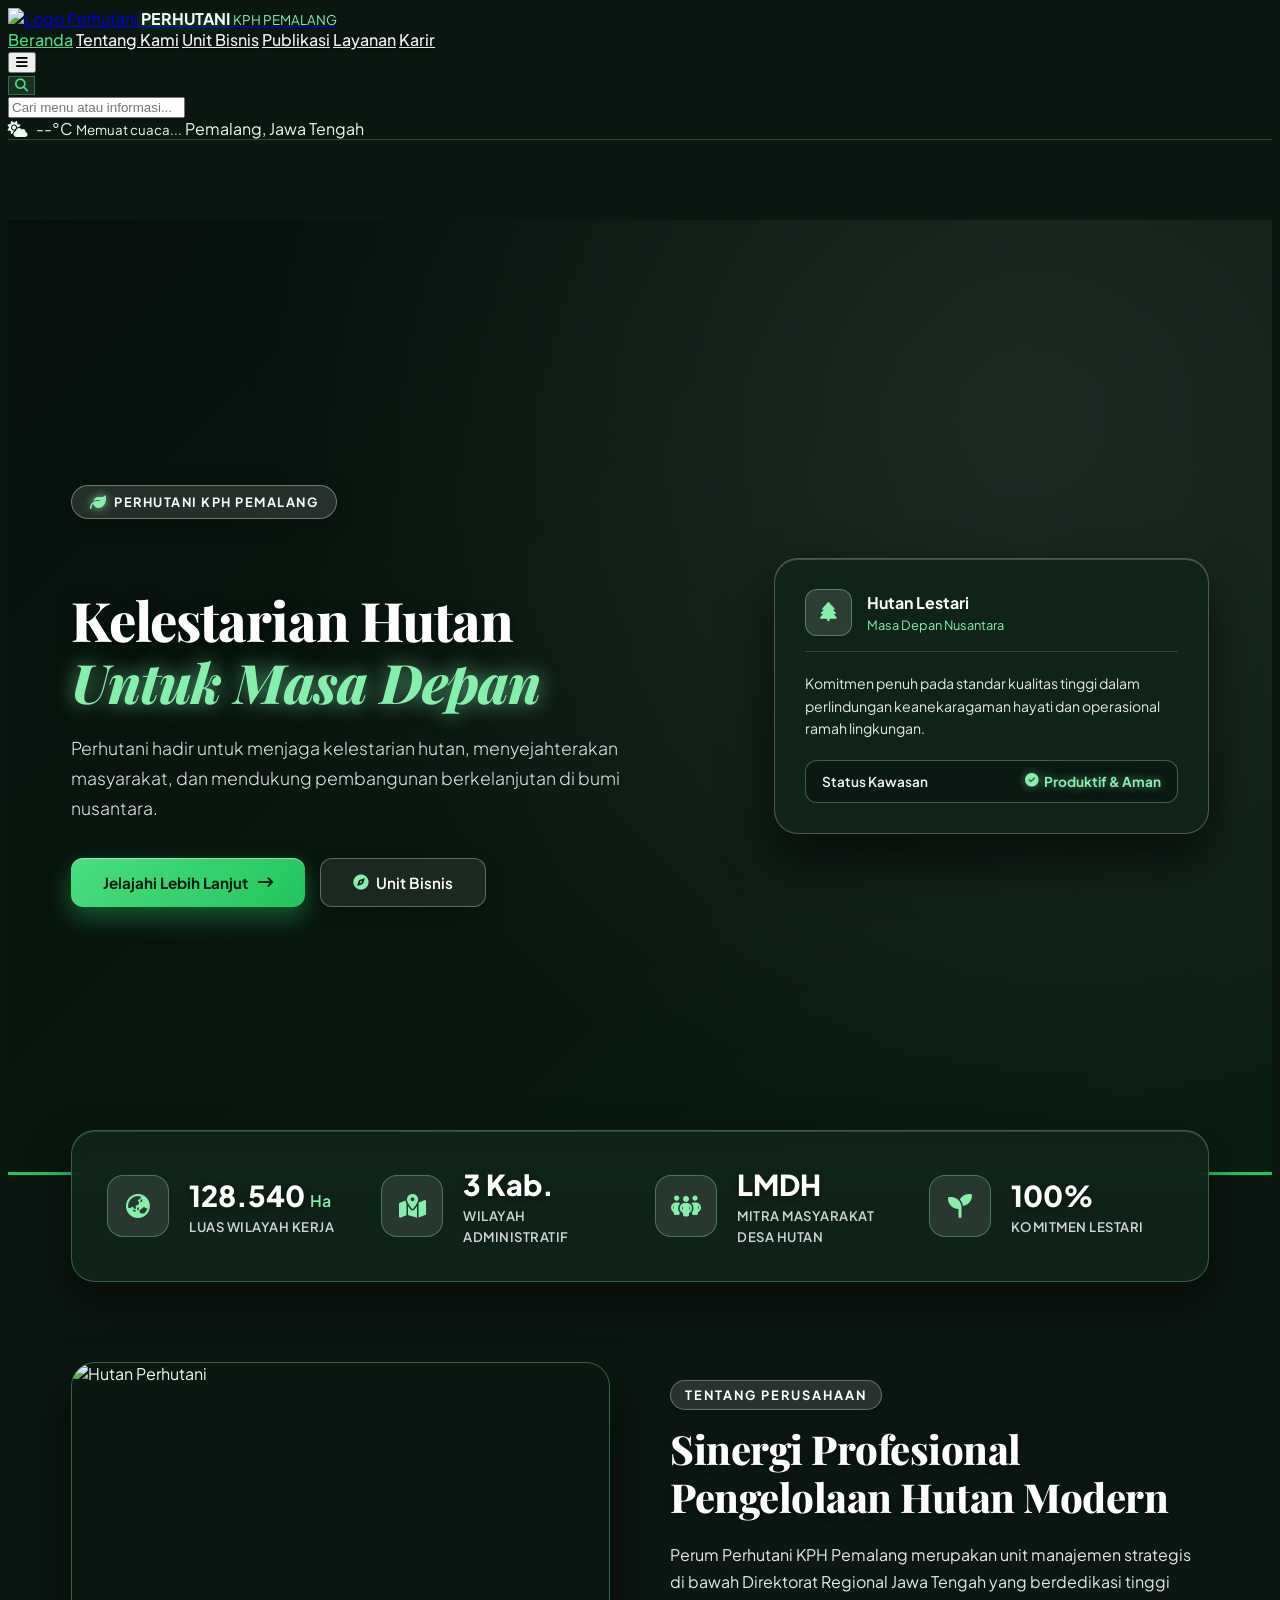
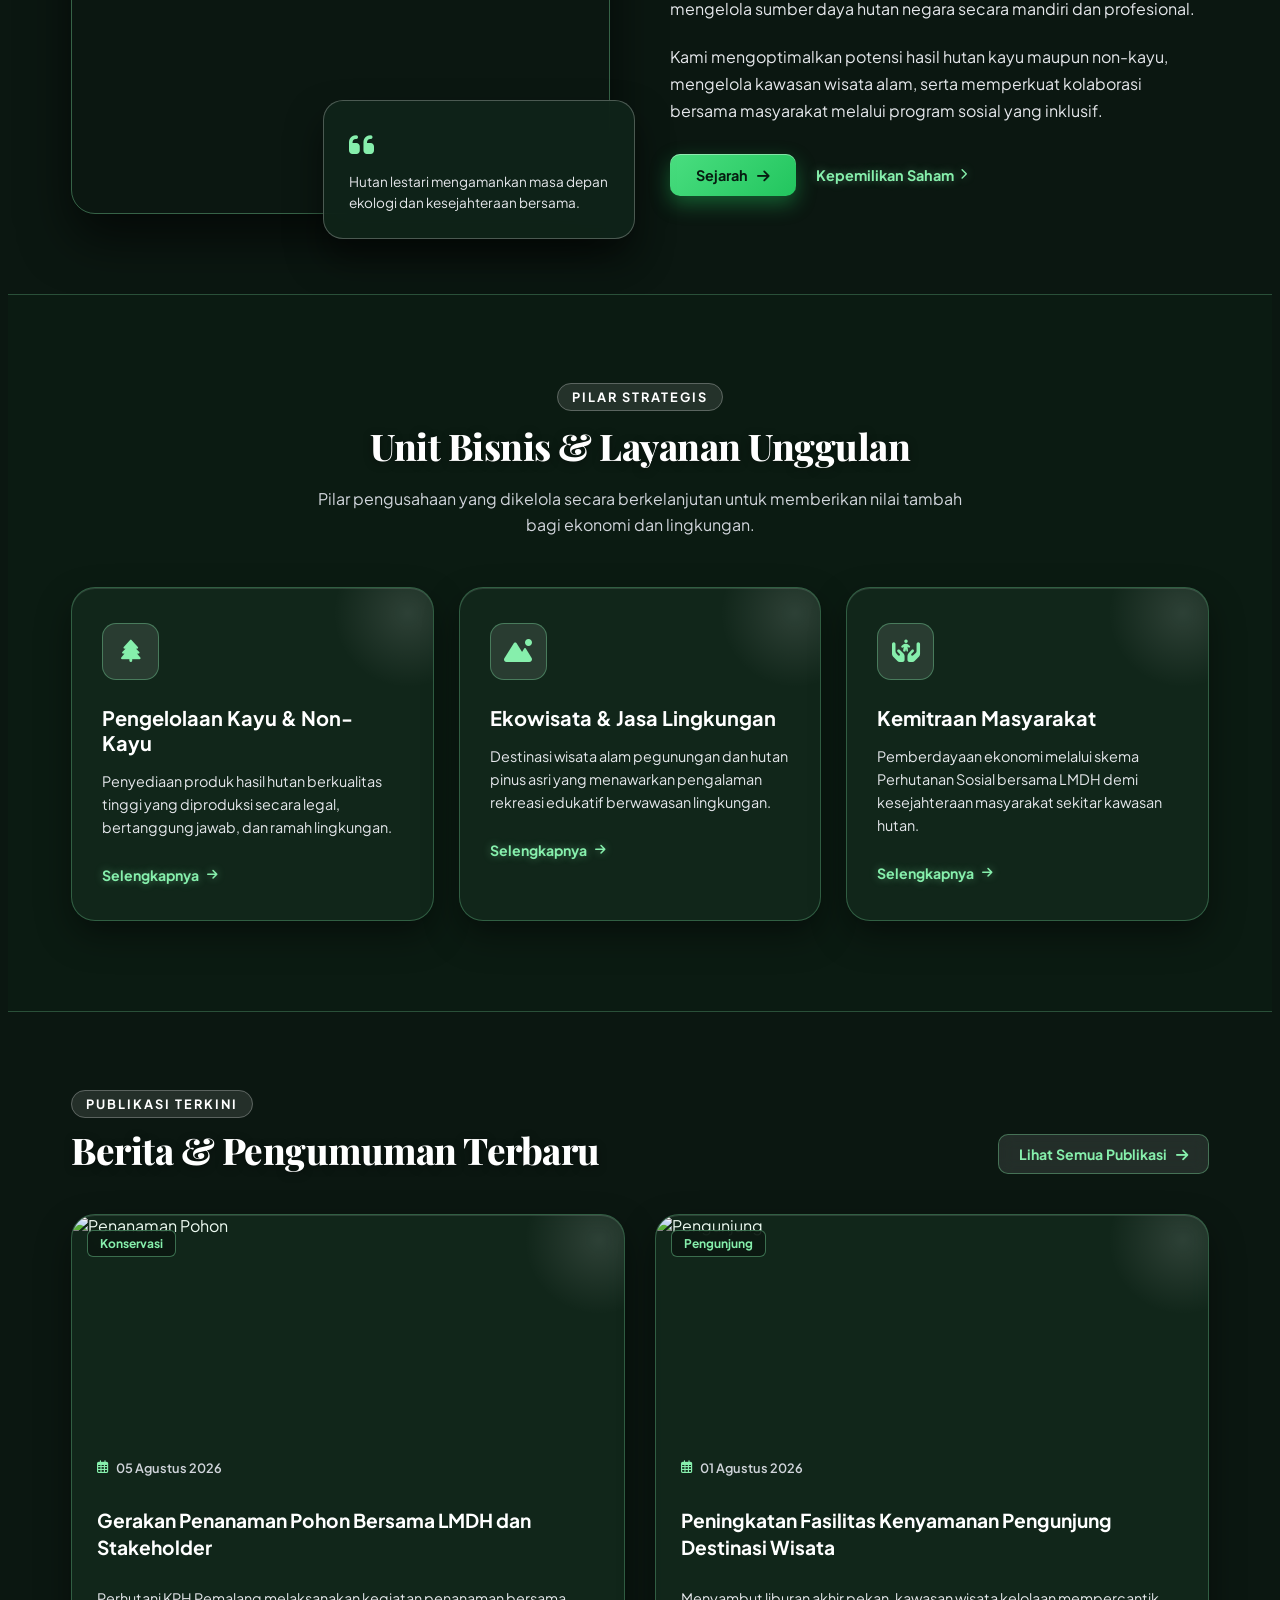
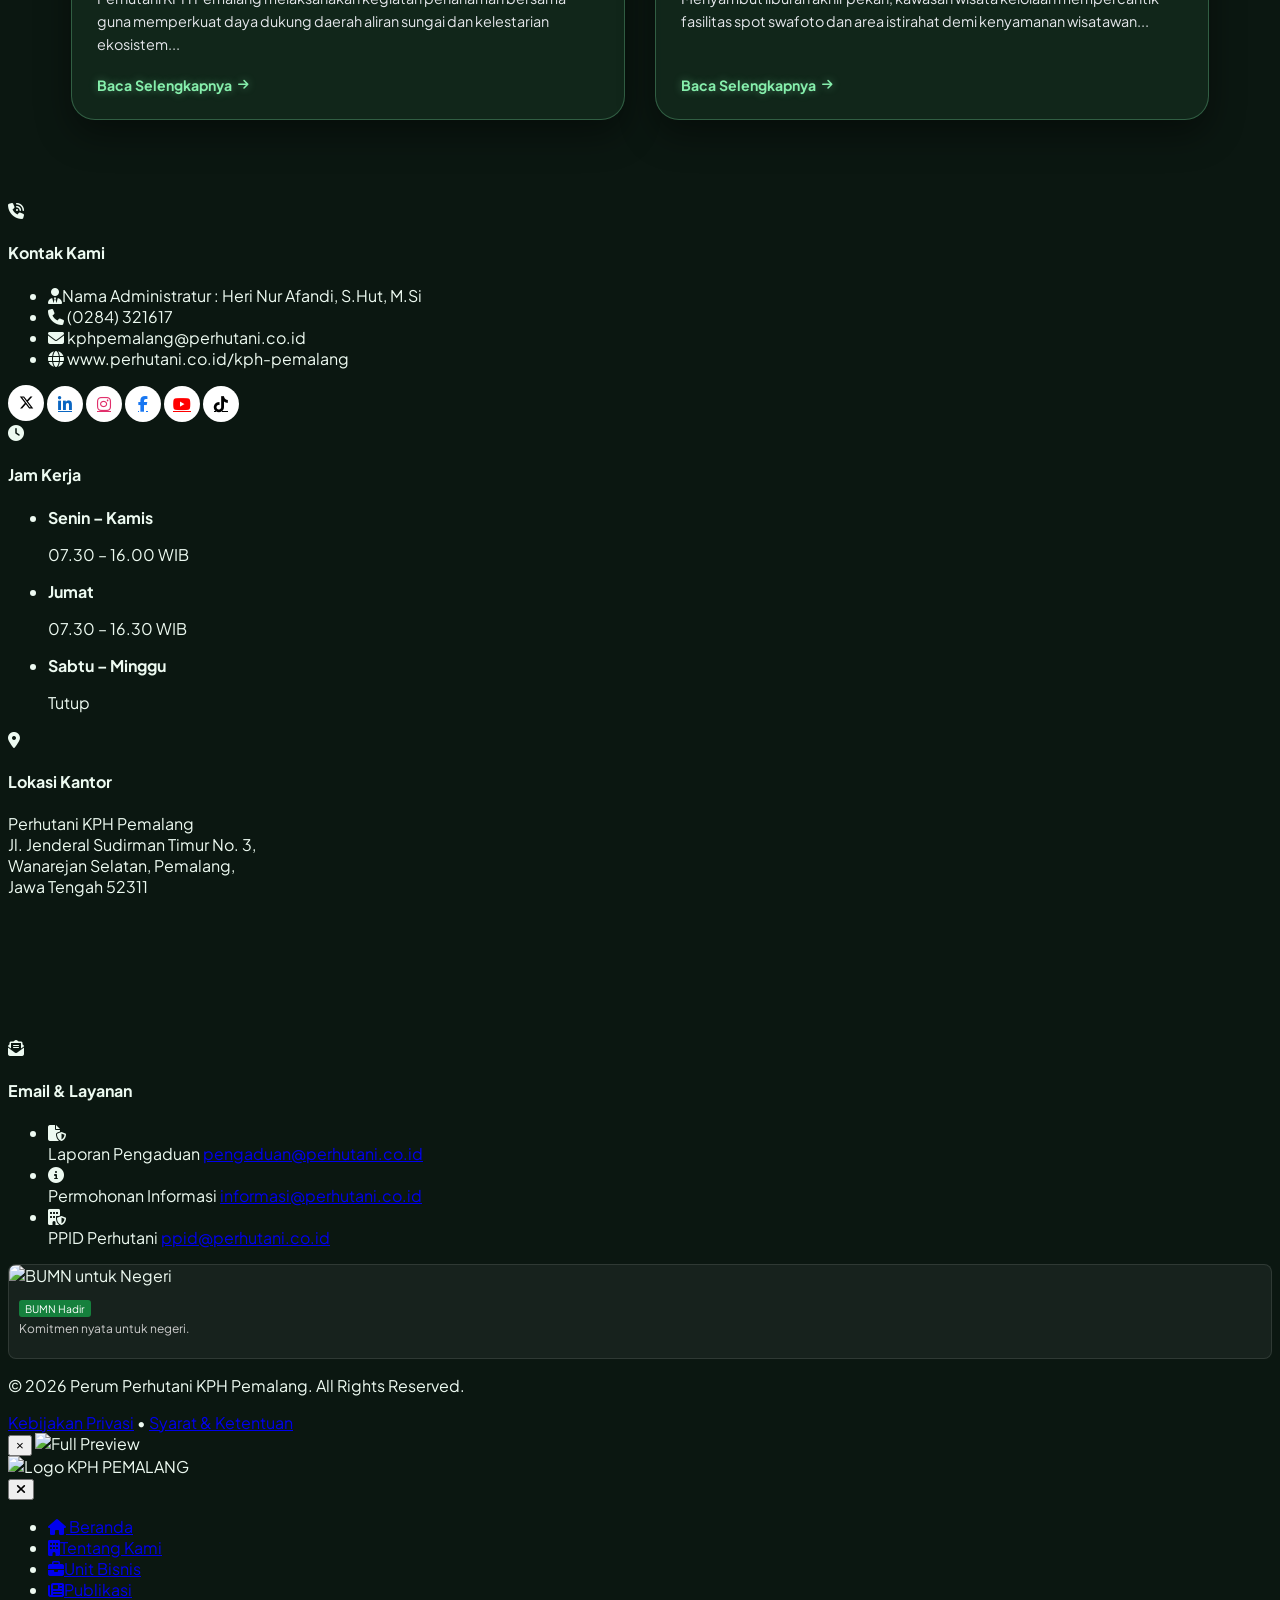
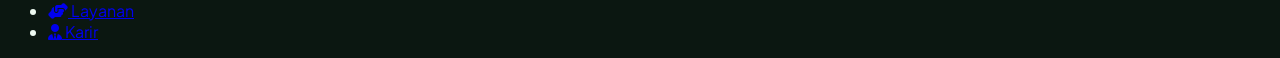
==== index.html @ c9a7b7fe "Add files via upload" ====
<!DOCTYPE html>
<html lang="id">
<head>
    <meta charset="UTF-8">
    <meta name="viewport" content="width=device-width, initial-scale=1.0">
    <title>Perhutani KPH Pemalang - Beranda</title>
    <link href="https://fonts.googleapis.com/css2?family=Plus+Jakarta+Sans:wght@300;400;500;600;700;800&family=Playfair+Display:ital,wght@0,600;0,700;1,600&display=swap" rel="stylesheet">
    <link rel="stylesheet" href="https://cdnjs.cloudflare.com/ajax/libs/font-awesome/6.4.0/css/all.min.css">
    <link rel="stylesheet" href="css/style.css">
    <link rel="stylesheet" href="css/style2.css">
<style>
    /* Styling Dasar Nuansa Hutan Super Estetik & Sentuhan Soft White */
    body {
        background: #0b1711 !important;
        color: #edfaf1 !important;
        font-family: 'Plus Jakarta Sans', sans-serif !important;
        overflow-x: hidden;
    }

    /* Header Premium dengan Efek Glassmorphism & Garis Cahaya Daun */
    .premium-header {
        background: rgba(11, 23, 17, 0.88) !important;
        backdrop-filter: blur(18px);
        border-bottom: 1px solid rgba(134, 239, 172, 0.25);
    }
    .premium-link {
        color: #f3f4f6 !important;
        font-weight: 500;
        text-shadow: 0 2px 4px rgba(0,0,0,0.3);
    }
    .premium-link:hover, .premium-link.active {
        color: #4ade80 !important;
    }
    .brand-copy strong {
        color: #ffffff !important;
        text-shadow: 0 2px 8px rgba(34, 197, 94, 0.4);
    }
    .brand-copy small {
        color: #86efac !important;
    }
    .header-action {
        color: #4ade80 !important;
        background: rgba(134, 239, 172, 0.12) !important;
        border: 1px solid rgba(134, 239, 172, 0.3) !important;
    }

    /* Hero Section Hutan Keren Maksimal dengan Foggy Light & Aksen Daun */
    .hero-section-custom {
        position: relative;
        min-height: 88vh;
        display: flex;
        align-items: center;
        background: linear-gradient(135deg, rgba(6, 17, 11, 0.94) 0%, rgba(10, 31, 19, 0.82) 100%), url('https://images.unsplash.com/photo-1448375240586-882707db888b?auto=format&fit=crop&w=1920&q=80') center/cover no-repeat;
        padding: 80px 5%;
        overflow: hidden;
        border-bottom: 3px solid #22c55e;
    }

    /* Efek Kabut Putih Hutan & Siluet Daun Estetik */
    .hero-section-custom::before {
        content: "";
        position: absolute;
        top: 0;
        left: 0;
        width: 100%;
        height: 100%;
        background: radial-gradient(circle at 80% 20%, rgba(255, 255, 255, 0.08) 0%, transparent 60%);
        pointer-events: none;
    }

    .hero-section-custom::after {
        content: "";
        position: absolute;
        bottom: 0;
        right: 0;
        width: 380px;
        height: 380px;
        background: url('https://images.unsplash.com/photo-1518531933037-91b2f5f229cc?auto=format&fit=crop&w=600&q=80') no-repeat center/cover;
        opacity: 0.18;
        border-radius: 50% 0 0 0;
        filter: drop-shadow(0 0 15px rgba(134, 239, 172, 0.5));
        pointer-events: none;
    }

    /* Kartu Statistik Mewah dengan Garis Tepi Bercahaya Soft White */
    .stat-card-custom {
        background: rgba(16, 36, 25, 0.9) !important;
        backdrop-filter: blur(12px);
        border-radius: 24px;
        padding: 35px;
        box-shadow: 0 20px 40px rgba(0,0,0,0.5), inset 0 1px 0 rgba(255, 255, 255, 0.15);
        border: 1px solid rgba(134, 239, 172, 0.3);
    }

    /* Kotak Seksi Konten Nuansa Hutan Elegan & Sentuhan Putih Estetik */
    .forest-box {
        background: rgba(18, 40, 28, 0.9);
        backdrop-filter: blur(10px);
        border: 1px solid rgba(134, 239, 172, 0.28);
        border-radius: 24px;
        padding: 40px;
        box-shadow: 0 15px 35px rgba(0,0,0,0.4), inset 0 1px 0 rgba(255, 255, 255, 0.12);
        position: relative;
        overflow: hidden;
    }

    .forest-box::before {
        content: "";
        position: absolute;
        top: -50px;
        right: -50px;
        width: 150px;
        height: 150px;
        background: radial-gradient(circle, rgba(255, 255, 255, 0.12) 0%, transparent 70%);
        border-radius: 50%;
    }
    .weather-widget {
        display: flex !important;
        align-items: center !important;
        gap: 8px !important;
    }

    @media screen and (max-width: 950px) {
        .weather-widget {
            display: flex !important;
            visibility: visible !important;
            opacity: 1 !important;
            padding: 3px 8px !important;
            gap: 4px !important;
            background: rgba(15, 35, 25, 0.85) !important;
            border: 1px solid rgba(74, 222, 128, 0.4) !important;
            border-radius: 12px !important;
        }

        .weather-widget span:not(.temp):not(.weather-icon),
        .weather-widget div:not(.temp):not(.weather-icon),
        .weather-widget p,
        .weather-widget small {
            display: none !important;
        }

        .weather-widget .weather-icon,
        .weather-widget .temp {
            display: inline-block !important;
            visibility: visible !important;
            font-size: 0.85rem !important;
        }
    }

    /* TAMBAHAN KODE RESPONSIF KHUSUS LAYAR HP (360px / max-width: 768px) */
    @media screen and (max-width: 768px) {
        /* Mengatur ulang grid section profil agar pas di layar kecil */
        #profil > div {
            grid-template-columns: 1fr !important;
            gap: 30px !important;
        }

        /* Menyesuaikan tinggi foto pohon.jpg agar pas dan tidak terlalu panjang di HP 360px */
        #profil img[alt="Hutan Perhutani"] {
            height: 250px !important;
        }

        /* Mengatur posisi card quote agar tetap estetis di bawah gambar */
        .profil-quote-card {
            position: relative !important;
            bottom: auto !important;
            right: auto !important;
            max-width: 100% !important;
            margin-top: 15px !important;
        }
    }
</style>
</head>
<body>
  <header class="premium-header">
    <div class="header-inner">
        <a href="index.html" class="brand-premium">
            <span class="brand-logo-ring">
                <img src="assets/perhutanii.jpg" alt="Logo Perhutani">
            </span>
            <span class="brand-copy">
                <strong>PERHUTANI</strong>
                <small>KPH PEMALANG</small>
            </span>
        </a>

        <nav class="premium-nav" aria-label="Navigasi utama">
            <a href="index.html" class="premium-link active">Beranda</a>
            <a href="tentangkami.html" class="premium-link">Tentang Kami</a>
            <a href="unitbisnis.html" class="premium-link">Unit Bisnis</a>
            <a href="publikasi.html" class="premium-link">Publikasi</a>
            <a href="layanan.html" class="premium-link">Layanan</a>
            <a href="karir.html" class="premium-link">Karir</a>
        </nav>

        <div class="header-actions">
            <!-- Tombol Burger (Tampil di Layar HP) -->
            <button type="button" id="mobileMenuToggle" class="mobile-menu-toggle" aria-label="Buka Menu">
                <i class="fa-solid fa-bars"></i>
            </button>

            <!-- Search -->
            <div class="search-wrapper premium-search">
                <button id="searchBtn" class="header-action" title="Cari">
                    <i class="fa-solid fa-magnifying-glass"></i>
                </button>
                <div class="search-box" id="searchBox">
                    <input type="text" id="searchInput" placeholder="Cari menu atau informasi...">
                    <div class="search-result" id="searchResult"></div>
                </div>
            </div>

            <!-- Weather Widget -->
            <div class="weather-widget" id="weatherWidget">
                <div class="weather-icon">
                    <i id="weatherIcon" class="fa-solid fa-cloud-sun"></i>
                </div>
                <div class="weather-info">
                    <span class="temp">
                        <span id="temperature">--°C</span>
                        <small id="weatherDescription" data-i18n="weather_loading">Memuat cuaca...</small>
                    </span>
                    <span class="location" data-i18n="weather_loc">Pemalang, Jawa Tengah</span>
                </div>
            </div>
        </div>
    </div>
</header>
    <main class="main-content-full" style="padding-top: 80px;">

        <!-- Hero Section Hutan Megah & Estetik dengan Aksen Soft White -->
        <section class="hero-section-custom">
            <div style="max-width: 1200px; width: 100%; margin: 0 auto; display: grid; grid-template-columns: 1.2fr 0.8fr; gap: 50px; align-items: center; position: relative; z-index: 2;">
                <div>
                    <div style="display: inline-flex; align-items: center; gap: 8px; background: rgba(255, 255, 255, 0.12); backdrop-filter: blur(12px); padding: 8px 18px; border-radius: 30px; border: 1px solid rgba(255, 255, 255, 0.35); margin-bottom: 25px; box-shadow: 0 4px 20px rgba(0,0,0,0.3);">
                        <i class="fa-solid fa-leaf" style="color: #86efac; filter: drop-shadow(0 0 5px rgba(134,239,172,0.8));"></i>
                        <span style="color: #f9fafb; font-size: 0.8rem; font-weight: 700; letter-spacing: 1.5px; text-transform: uppercase;" data-i18n="hero_badge">Perhutani KPH Pemalang</span>
                    </div>
                    <h1 style="font-size: 3.4rem; font-weight: 800; color: #ffffff; line-height: 1.15; margin-bottom: 20px; letter-spacing: -1px; font-family: 'Playfair Display', serif; text-shadow: 0 3px 15px rgba(0,0,0,0.5);" data-i18n="hero_title">
                        Kelestarian Hutan <br><span style="color: #86efac; font-style: italic; text-shadow: 0 0 20px rgba(134,239,172,0.6);">Untuk Masa Depan</span>
                    </h1>
                    <p style="font-size: 1.1rem; color: #e5e7eb; line-height: 1.7; margin-bottom: 35px; max-width: 580px; font-weight: 300;" data-i18n="hero_desc">
                        Perhutani hadir untuk menjaga kelestarian hutan, menyejahterakan masyarakat, dan mendukung pembangunan berkelanjutan di bumi nusantara.
                    </p>
                    <div style="display: flex; gap: 15px; flex-wrap: wrap;">
                        <a href="tentangkami.html" style="background: linear-gradient(135deg, #4ade80 0%, #22c55e 100%); color: #061c10; padding: 14px 32px; border-radius: 12px; text-decoration: none; font-weight: 700; font-size: 0.95rem; box-shadow: 0 10px 25px rgba(34, 197, 94, 0.4), inset 0 1px 0 rgba(255,255,255,0.4); transition: all 0.3s ease; display: inline-flex; align-items: center; gap: 10px;">
                            <span data-i18n="btn_explore">Jelajahi Lebih Lanjut</span> <i class="fa-solid fa-arrow-right-long"></i>
                        </a>
                        <a href="unitbisnis.html" style="background: rgba(255, 255, 255, 0.08); backdrop-filter: blur(12px); color: #ffffff; border: 1px solid rgba(255, 255, 255, 0.3); padding: 14px 32px; border-radius: 12px; text-decoration: none; font-weight: 600; font-size: 0.95rem; transition: all 0.3s ease; display: inline-flex; align-items: center; gap: 8px; box-shadow: 0 8px 20px rgba(0,0,0,0.2);">
                            <i class="fa-solid fa-compass" style="color: #86efac;"></i> <span data-i18n="btn_eco">Unit Bisnis</span>
                        </a>
                    </div>
                </div>

                <div class="hero-float-card-wrap">
                    <div style="background: rgba(16, 36, 25, 0.9); backdrop-filter: blur(16px); border: 1px solid rgba(255, 255, 255, 0.25); border-radius: 24px; padding: 30px; box-shadow: 0 25px 50px rgba(0,0,0,0.6), inset 0 1px 0 rgba(255,255,255,0.2);">
                        <div style="display: flex; align-items: center; gap: 15px; margin-bottom: 20px; border-bottom: 1px solid rgba(255, 255, 255, 0.15); padding-bottom: 15px;">
                            <div style="width: 45px; height: 45px; background: rgba(255, 255, 255, 0.12); border-radius: 12px; display: flex; align-items: center; justify-content: center; color: #86efac; font-size: 1.2rem; border: 1px solid rgba(134, 239, 172, 0.4);">
                                <i class="fa-solid fa-tree"></i>
                            </div>
                            <div>
                                <h4 style="color: #ffffff; font-size: 1rem; font-weight: 700; margin: 0;" data-i18n="cert_title">Hutan Lestari</h4>
                                <span style="color: #86efac; font-size: 0.8rem;" data-i18n="cert_sub">Masa Depan Nusantara</span>
                            </div>
                        </div>
                        <p style="color: #e5e7eb; font-size: 0.88rem; line-height: 1.6; margin-bottom: 20px;" data-i18n="cert_desc">
                            Komitmen penuh pada standar kualitas tinggi dalam perlindungan keanekaragaman hayati dan operasional ramah lingkungan.
                        </p>
                        <div style="display: flex; justify-content: space-between; align-items: center; background: rgba(10, 25, 17, 0.9); padding: 12px 16px; border-radius: 12px; border: 1px solid rgba(134, 239, 172, 0.35);">
                            <span style="color: #f3f4f6; font-size: 0.85rem; font-weight: 600;" data-i18n="status_kawasan">Status Kawasan</span>
                            <span style="color: #86efac; font-size: 0.85rem; font-weight: 700; display: flex; align-items: center; gap: 5px; text-shadow: 0 0 10px rgba(134,239,172,0.5);">
                                <i class="fa-solid fa-circle-check"></i> <span data-i18n="status_aman">Produktif & Aman</span>
                            </span>
                        </div>
                    </div>
                </div>
            </div>
        </section>

        <!-- Statistik Section -->
        <section style="max-width: 1200px; margin: -45px auto 60px; padding: 0 5%; position: relative; z-index: 10;">
            <div class="stat-card-custom" style="display: grid; grid-template-columns: repeat(auto-fit, minmax(220px, 1fr)); gap: 30px;">
                <div style="display: flex; align-items: center; gap: 20px;">
                    <div style="width: 60px; height: 60px; background: rgba(255, 255, 255, 0.1); color: #86efac; border-radius: 16px; display: flex; align-items: center; justify-content: center; font-size: 1.5rem; flex-shrink: 0; border: 1px solid rgba(134, 239, 172, 0.35);">
                        <i class="fa-solid fa-earth-asia"></i>
                    </div>
                    <div>
                        <h3 style="font-size: 1.8rem; font-weight: 800; color: #ffffff; margin: 0 0 2px; text-shadow: 0 2px 8px rgba(0,0,0,0.4);">128.540 <small style="font-size: 1rem; font-weight: 600; color: #86efac;">Ha</small></h3>
                        <span style="font-size: 0.82rem; color: #d1d5db; font-weight: 600; text-transform: uppercase; letter-spacing: 0.5px;" data-i18n="stat_luas_label">Luas Wilayah Kerja</span>
                    </div>
                </div>

                <div style="display: flex; align-items: center; gap: 20px;">
                    <div style="width: 60px; height: 60px; background: rgba(255, 255, 255, 0.1); color: #86efac; border-radius: 16px; display: flex; align-items: center; justify-content: center; font-size: 1.5rem; flex-shrink: 0; border: 1px solid rgba(134, 239, 172, 0.35);">
                        <i class="fa-solid fa-map-location-dot"></i>
                    </div>
                    <div>
                        <h3 style="font-size: 1.8rem; font-weight: 800; color: #ffffff; margin: 0 0 2px; text-shadow: 0 2px 8px rgba(0,0,0,0.4);">3 Kab.</h3>
                        <span style="font-size: 0.82rem; color: #d1d5db; font-weight: 600; text-transform: uppercase; letter-spacing: 0.5px;" data-i18n="stat_adm_label">Wilayah Administratif</span>
                    </div>
                </div>

                <div style="display: flex; align-items: center; gap: 20px;">
                    <div style="width: 60px; height: 60px; background: rgba(255, 255, 255, 0.1); color: #86efac; border-radius: 16px; display: flex; align-items: center; justify-content: center; font-size: 1.5rem; flex-shrink: 0; border: 1px solid rgba(134, 239, 172, 0.35);">
                        <i class="fa-solid fa-people-group"></i>
                    </div>
                    <div>
                        <h3 style="font-size: 1.8rem; font-weight: 800; color: #ffffff; margin: 0 0 2px; text-shadow: 0 2px 8px rgba(0,0,0,0.4);">LMDH</h3>
                        <span style="font-size: 0.82rem; color: #d1d5db; font-weight: 600; text-transform: uppercase; letter-spacing: 0.5px;" data-i18n="stat_lmdh_label">Mitra Masyarakat Desa Hutan</span>
                    </div>
                </div>

                <div style="display: flex; align-items: center; gap: 20px;">
                    <div style="width: 60px; height: 60px; background: rgba(255, 255, 255, 0.1); color: #86efac; border-radius: 16px; display: flex; align-items: center; justify-content: center; font-size: 1.5rem; flex-shrink: 0; border: 1px solid rgba(134, 239, 172, 0.35);">
                        <i class="fa-solid fa-seedling"></i>
                    </div>
                    <div>
                        <h3 style="font-size: 1.8rem; font-weight: 800; color: #ffffff; margin: 0 0 2px; text-shadow: 0 2px 8px rgba(0,0,0,0.4);">100%</h3>
                        <span style="font-size: 0.82rem; color: #d1d5db; font-weight: 600; text-transform: uppercase; letter-spacing: 0.5px;" data-i18n="stat_lestari_label">Komitmen Lestari</span>
                    </div>
                </div>
            </div>
        </section>

        <!-- Profil Section -->
        <section id="profil" style="max-width: 1200px; margin: 80px auto; padding: 0 5%;">
            <div style="display: grid; grid-template-columns: repeat(auto-fit, minmax(320px, 1fr)); gap: 60px; align-items: center;">
                <div style="position: relative;">
                    <div style="border-radius: 24px; overflow: hidden; box-shadow: 0 25px 50px rgba(0,0,0,0.6); border: 1px solid rgba(134, 239, 172, 0.35);">
                        <img src="assets/pohon.jpg" alt="Hutan Perhutani" style="width: 100%; height: 450px; object-fit: cover; display: block;">
                    </div>
                    <div class="profil-quote-card" style="position: absolute; bottom: -25px; right: -25px; background: rgba(16, 36, 25, 0.92); backdrop-filter: blur(14px); color: #ffffff; padding: 25px; border-radius: 20px; box-shadow: 0 20px 35px rgba(0,0,0,0.5); max-width: 260px; border: 1px solid rgba(255, 255, 255, 0.25);">
                        <div style="color: #86efac; font-size: 1.8rem; margin-bottom: 10px;"><i class="fa-solid fa-quote-left"></i></div>
                        <p style="font-size: 0.85rem; color: #e5e7eb; line-height: 1.5; margin: 0; font-weight: 400;" data-i18n="profil_quote">Hutan lestari mengamankan masa depan ekologi dan kesejahteraan bersama.</p>
                    </div>
                </div>

                <div>
                    <span style="color: #ffffff; font-weight: 700; font-size: 0.8rem; text-transform: uppercase; letter-spacing: 2px; background: rgba(255, 255, 255, 0.12); border: 1px solid rgba(255, 255, 255, 0.3); padding: 6px 14px; border-radius: 20px; display: inline-block; margin-bottom: 15px; box-shadow: 0 4px 12px rgba(0,0,0,0.2);" data-i18n="profil_tag">Tentang Perusahaan</span>
                    <h2 style="font-size: 2.5rem; color: #ffffff; margin: 0 0 20px; font-weight: 800; line-height: 1.2; letter-spacing: -0.5px; font-family: 'Playfair Display', serif; text-shadow: 0 2px 10px rgba(0,0,0,0.3);" data-i18n="profil_title">Sinergi Profesional Pengelolaan Hutan Modern</h2>
                    <p style="color: #e5e7eb; font-size: 1rem; line-height: 1.7; margin-bottom: 20px; font-weight: 400;" data-i18n="profil_p1">
                        Perum Perhutani KPH Pemalang merupakan unit manajemen strategis di bawah Direktorat Regional Jawa Tengah yang berdedikasi tinggi mengelola sumber daya hutan negara secara mandiri dan profesional.
                    </p>
                    <p style="color: #e5e7eb; font-size: 1rem; line-height: 1.7; margin-bottom: 30px; font-weight: 400;" data-i18n="profil_p2">
                        Kami mengoptimalkan potensi hasil hutan kayu maupun non-kayu, mengelola kawasan wisata alam, serta memperkuat kolaborasi bersama masyarakat melalui program sosial yang inklusif.
                    </p>
                    <div style="display: flex; gap: 20px; align-items: center; flex-wrap: wrap;">
                        <a href="tentangkami.html#sejarah-section" style="background: linear-gradient(135deg, #4ade80 0%, #22c55e 100%); color: #061c10; padding: 12px 26px; border-radius: 10px; font-weight: 700; font-size: 0.9rem; text-decoration: none; box-shadow: 0 8px 20px rgba(34, 197, 94, 0.4), inset 0 1px 0 rgba(255,255,255,0.4);">
                            <span data-i18n="btn_profil_lengkap">Sejarah</span> <i class="fa-solid fa-arrow-right" style="margin-left: 6px;"></i>
                        </a>
                        <a href="tentangkami.html#kepemilikan-saham" style="color: #86efac; font-weight: 700; font-size: 0.9rem; text-decoration: none; display: flex; align-items: center; gap: 6px; text-shadow: 0 0 10px rgba(134,239,172,0.4);">
                            <span data-i18n="btn_tugas">Kepemilikan Saham</span> <i class="fa-solid fa-chevron-right" style="font-size: 0.7rem;"></i>
                        </a>
                    </div>
                </div>
            </div>
        </section>

        <!-- Unit Bisnis Section -->
        <section style="background: rgba(12, 28, 19, 0.95); border-top: 1px solid rgba(134, 239, 172, 0.25); border-bottom: 1px solid rgba(134, 239, 172, 0.25); padding: 90px 5%; margin: 60px 0; backdrop-filter: blur(10px);">
            <div style="max-width: 1200px; margin: 0 auto;">
                <div style="text-align: center; max-width: 650px; margin: 0 auto 50px;">
                    <span style="color: #ffffff; font-weight: 700; font-size: 0.8rem; text-transform: uppercase; letter-spacing: 2px; background: rgba(255, 255, 255, 0.1); padding: 5px 14px; border-radius: 20px; border: 1px solid rgba(255, 255, 255, 0.25);" data-i18n="pilar_tag">Pilar Strategis</span>
                    <h2 style="font-size: 2.3rem; color: #ffffff; margin: 15px 0 15px; font-weight: 800; letter-spacing: -0.5px; font-family: 'Playfair Display', serif; text-shadow: 0 2px 10px rgba(0,0,0,0.4);" data-i18n="pilar_title">Unit Bisnis & Layanan Unggulan</h2>
                    <p style="color: #d1d5db; font-size: 1rem; line-height: 1.6;" data-i18n="pilar_desc">Pilar pengusahaan yang dikelola secara berkelanjutan untuk memberikan nilai tambah bagi ekonomi dan lingkungan.</p>
                </div>

                <div style="display: grid; grid-template-columns: repeat(auto-fit, minmax(300px, 1fr)); gap: 25px;">
                    <div class="forest-box" style="padding: 35px 30px;">
                        <div style="width: 55px; height: 55px; background: rgba(255, 255, 255, 0.1); color: #86efac; border-radius: 14px; display: flex; align-items: center; justify-content: center; font-size: 1.4rem; margin-bottom: 25px; border: 1px solid rgba(134, 239, 172, 0.35);">
                            <i class="fa-solid fa-tree"></i>
                        </div>
                        <h3 style="font-size: 1.25rem; color: #ffffff; margin-bottom: 12px; font-weight: 700;" data-i18n="biz1_title">Pengelolaan Kayu & Non-Kayu</h3>
                        <p style="color: #e5e7eb; font-size: 0.9rem; line-height: 1.6; margin-bottom: 25px;" data-i18n="biz1_desc">Penyediaan produk hasil hutan berkualitas tinggi yang diproduksi secara legal, bertanggung jawab, dan ramah lingkungan.</p>
                        <a href="kayu.html" style="color: #86efac; font-weight: 700; font-size: 0.88rem; text-decoration: none; display: inline-flex; align-items: center; gap: 8px; text-shadow: 0 0 8px rgba(134,239,172,0.4);">
                            <span data-i18n="read_more">Selengkapnya</span> <i class="fa-solid fa-arrow-right" style="font-size: 0.75rem;"></i>
                        </a>
                    </div>

                    <div class="forest-box" style="padding: 35px 30px;">
                        <div style="width: 55px; height: 55px; background: rgba(255, 255, 255, 0.1); color: #86efac; border-radius: 14px; display: flex; align-items: center; justify-content: center; font-size: 1.4rem; margin-bottom: 25px; border: 1px solid rgba(134, 239, 172, 0.35);">
                            <i class="fa-solid fa-mountain-sun"></i>
                        </div>
                        <h3 style="font-size: 1.25rem; color: #ffffff; margin-bottom: 12px; font-weight: 700;" data-i18n="biz2_title">Ekowisata & Jasa Lingkungan</h3>
                        <p style="color: #e5e7eb; font-size: 0.9rem; line-height: 1.6; margin-bottom: 25px;" data-i18n="biz2_desc">Destinasi wisata alam pegunungan dan hutan pinus asri yang menawarkan pengalaman rekreasi edukatif berwawasan lingkungan.</p>
                        <a href="ekowisata.html" style="color: #86efac; font-weight: 700; font-size: 0.88rem; text-decoration: none; display: inline-flex; align-items: center; gap: 8px; text-shadow: 0 0 8px rgba(134,239,172,0.4);">
                            <span data-i18n="read_more">Selengkapnya</span> <i class="fa-solid fa-arrow-right" style="font-size: 0.75rem;"></i>
                        </a>
                    </div>

                    <div class="forest-box" style="padding: 35px 30px;">
                        <div style="width: 55px; height: 55px; background: rgba(255, 255, 255, 0.1); color: #86efac; border-radius: 14px; display: flex; align-items: center; justify-content: center; font-size: 1.4rem; margin-bottom: 25px; border: 1px solid rgba(134, 239, 172, 0.35);">
                            <i class="fa-solid fa-hands-holding-child"></i>
                        </div>
                        <h3 style="font-size: 1.25rem; color: #ffffff; margin-bottom: 12px; font-weight: 700;" data-i18n="biz3_title">Kemitraan Masyarakat</h3>
                        <p style="color: #e5e7eb; font-size: 0.9rem; line-height: 1.6; margin-bottom: 25px;" data-i18n="biz3_desc">Pemberdayaan ekonomi melalui skema Perhutanan Sosial bersama LMDH demi kesejahteraan masyarakat sekitar kawasan hutan.</p>
                        <a href="pengelolaanhutan.html" style="color: #86efac; font-weight: 700; font-size: 0.88rem; text-decoration: none; display: inline-flex; align-items: center; gap: 8px; text-shadow: 0 0 8px rgba(134,239,172,0.4);">
                            <span data-i18n="read_more">Selengkapnya</span> <i class="fa-solid fa-arrow-right" style="font-size: 0.75rem;"></i>
                        </a>
                    </div>
                </div>
            </div>
        </section>
            <!-- Publikasi Terbaru Section -->
        <section style="max-width: 1200px; margin: 80px auto; padding: 0 5%;">
            <div style="display: flex; justify-content: space-between; align-items: flex-end; margin-bottom: 40px; flex-wrap: wrap; gap: 20px;">
                <div>
                    <span style="color: #ffffff; font-weight: 700; font-size: 0.8rem; text-transform: uppercase; letter-spacing: 2px; background: rgba(255, 255, 255, 0.1); padding: 5px 14px; border-radius: 20px; border: 1px solid rgba(255, 255, 255, 0.25);" data-i18n="pub_tag">Publikasi Terkini</span>
                    <h2 style="font-size: 2.3rem; color: #ffffff; margin: 12px 0 0; font-weight: 800; letter-spacing: -0.5px; font-family: 'Playfair Display', serif; text-shadow: 0 2px 10px rgba(0,0,0,0.4);" data-i18n="pub_title">Berita & Pengumuman Terbaru</h2>
                </div>
                <a href="publikasi.html" style="background: rgba(255, 255, 255, 0.1); color: #86efac; border: 1px solid rgba(134, 239, 172, 0.35); padding: 10px 20px; border-radius: 10px; font-weight: 700; font-size: 0.88rem; text-decoration: none; backdrop-filter: blur(8px);">
                    <span data-i18n="btn_all_pub">Lihat Semua Publikasi</span> <i class="fa-solid fa-arrow-right" style="margin-left: 6px;"></i>
                </a>
            </div>

            <div style="display: grid; grid-template-columns: repeat(auto-fit, minmax(350px, 1fr)); gap: 30px;">
                <article class="forest-box" style="padding: 0; overflow: hidden; display: flex; flex-direction: column;">
                    <div style="height: 220px; overflow: hidden; position: relative;">
                        <img src="assets/pohonditanam.jpg" alt="Penanaman Pohon" style="width: 100%; height: 100%; object-fit: cover;">
                        <span style="position: absolute; top: 15px; left: 15px; background: rgba(11, 23, 17, 0.88); backdrop-filter: blur(10px); color: #86efac; padding: 5px 12px; font-size: 0.75rem; font-weight: 700; border-radius: 6px; border: 1px solid rgba(134,239,172,0.4);">Konservasi</span>
                    </div>
                    <div style="padding: 25px; flex-grow: 1; display: flex; flex-direction: column;">
                        <div style="display: flex; align-items: center; gap: 8px; color: #d1d5db; font-size: 0.8rem; margin-bottom: 12px; font-weight: 600;">
                            <i class="fa-regular fa-calendar-days" style="color: #86efac;"></i> 05 Agustus 2026
                        </div>
                        <h3 style="font-size: 1.2rem; color: #ffffff; margin-bottom: 12px; font-weight: 700; line-height: 1.4;" data-i18n="news1_title">Gerakan Penanaman Pohon Bersama LMDH dan Stakeholder</h3>
                        <p style="color: #e5e7eb; font-size: 0.9rem; line-height: 1.6; margin-bottom: 20px; flex-grow: 1;" data-i18n="news1_desc">Perhutani KPH Pemalang melaksanakan kegiatan penanaman bersama guna memperkuat daya dukung daerah aliran sungai dan kelestarian ekosistem...</p>
                        <a href="suararimba.html" style="color: #86efac; font-weight: 700; font-size: 0.88rem; text-decoration: none; display: inline-flex; align-items: center; gap: 6px; text-shadow: 0 0 8px rgba(134,239,172,0.4);">
                            <span data-i18n="read_news">Baca Selengkapnya</span> <i class="fa-solid fa-arrow-right" style="font-size: 0.75rem;"></i>
                        </a>
                    </div>
                </article>

                <article class="forest-box" style="padding: 0; overflow: hidden; display: flex; flex-direction: column;">
                    <div style="height: 220px; overflow: hidden; position: relative;">
                        <img src="assets/pengunjung.jpg" alt="Pengunjung" style="width: 100%; height: 100%; object-fit: cover;">
                        <span style="position: absolute; top: 15px; left: 15px; background: rgba(11, 23, 17, 0.88); backdrop-filter: blur(10px); color: #86efac; padding: 5px 12px; font-size: 0.75rem; font-weight: 700; border-radius: 6px; border: 1px solid rgba(134,239,172,0.4);">Pengunjung</span>
                    </div>
                    <div style="padding: 25px; flex-grow: 1; display: flex; flex-direction: column;">
                        <div style="display: flex; align-items: center; gap: 8px; color: #d1d5db; font-size: 0.8rem; margin-bottom: 12px; font-weight: 600;">
                            <i class="fa-regular fa-calendar-days" style="color: #86efac;"></i> 01 Agustus 2026
                        </div>
                        <h3 style="font-size: 1.2rem; color: #ffffff; margin-bottom: 12px; font-weight: 700; line-height: 1.4;" data-i18n="news2_title">Peningkatan Fasilitas Kenyamanan Pengunjung Destinasi Wisata</h3>
                        <p style="color: #e5e7eb; font-size: 0.9rem; line-height: 1.6; margin-bottom: 20px; flex-grow: 1;" data-i18n="news2_desc">Menyambut liburan akhir pekan, kawasan wisata kelolaan mempercantik fasilitas spot swafoto dan area istirahat demi kenyamanan wisatawan...</p>
                        <a href="suararimba.html" style="color: #86efac; font-weight: 700; font-size: 0.88rem; text-decoration: none; display: inline-flex; align-items: center; gap: 6px; text-shadow: 0 0 8px rgba(134,239,172,0.4);">
                            <span data-i18n="read_news">Baca Selengkapnya</span> <i class="fa-solid fa-arrow-right" style="font-size: 0.75rem;"></i>
                        </a>
                    </div>
                </article>
            </div>
        </section>
    </main>

    <footer class="footer-section">
        <div class="footer-grid">
            <div class="footer-col">
                <div class="footer-heading">
                    <i class="fa-solid fa-phone-volume"></i>
                    <h4>Kontak Kami</h4>
                </div>
                <ul class="contact-list">
                    <li><i class="fa-solid fa-user-tie"></i>Nama Administratur : Heri Nur Afandi, S.Hut, M.Si</li>
                    <li><i class="fa-solid fa-phone"></i> (0284) 321617</li>
                    <li><i class="fa-solid fa-envelope"></i> kphpemalang@perhutani.co.id</li>
                    <li><i class="fa-solid fa-globe"></i> www.perhutani.co.id/kph-pemalang</li>
                </ul>
                <div class="social-links">
                    <a href="https://twitter.com/your-perhutani" target="_blank" class="social-btn" title="Ikuti kami di X" style="background: #ffffff; color: #000000; display: inline-flex; align-items: center; justify-content: center; width: 36px; height: 36px; border-radius: 50%;">
                        <svg style="width: 15px; height: 15px; fill: currentColor;" viewBox="0 0 24 24" aria-hidden="true">
                            <path d="M18.244 2.25h3.308l-7.227 8.26 8.502 11.24H16.17l-5.214-6.817L4.99 21.75H1.68l7.73-8.835L1.254 2.25H8.08l4.713 6.231zm-1.161 17.52h1.833L7.084 4.126H5.117z"/>
                        </svg>
                    </a>
                    <a href="https://linkedin.com/company/your-perhutani" target="_blank" class="social-btn" title="Ikuti kami di LinkedIn" style="background: #ffffff; color: #0a66c2; display: inline-flex; align-items: center; justify-content: center; width: 36px; height: 36px; border-radius: 50%;">
                        <i class="fa-brands fa-linkedin-in"></i>
                    </a>
                    <a href="https://instagram.com" class="social-btn" title="Instagram" style="background: #ffffff; color: #e1306c; display: inline-flex; align-items: center; justify-content: center; width: 36px; height: 36px; border-radius: 50%;">
                        <i class="fa-brands fa-instagram"></i>
                    </a>
                    <a href="https://facebook.com" class="social-btn" title="Facebook" style="background: #ffffff; color: #1877f2; display: inline-flex; align-items: center; justify-content: center; width: 36px; height: 36px; border-radius: 50%;">
                        <i class="fa-brands fa-facebook-f"></i>
                    </a>
                    <a href="https://youtube.com" class="social-btn youtube" title="YouTube" style="background: #ffffff; color: #ff0000; display: inline-flex; align-items: center; justify-content: center; width: 36px; height: 36px; border-radius: 50%;">
                        <i class="fa-brands fa-youtube"></i>
                    </a>
                    <a href="https://tiktok.com" class="social-btn tiktok" title="TikTok" style="background: #ffffff; color: #000000; display: inline-flex; align-items: center; justify-content: center; width: 36px; height: 36px; border-radius: 50%;">
                        <i class="fa-brands fa-tiktok"></i>
                    </a>
                </div>
            </div>

            <div class="footer-col">
                <div class="footer-heading">
                    <i class="fa-solid fa-clock"></i>
                    <h4>Jam Kerja</h4>
                </div>
                <ul class="schedule-list">
                    <li>
                        <span class="bullet active"></span>
                        <div>
                            <strong>Senin – Kamis</strong>
                            <p>07.30 – 16.00 WIB</p>
                        </div>
                    </li>
                    <li>
                        <span class="bullet active"></span>
                        <div>
                            <strong>Jumat</strong>
                            <p>07.30 – 16.30 WIB</p>
                        </div>
                    </li>
                    <li>
                        <span class="bullet"></span>
                        <div>
                            <strong>Sabtu – Minggu</strong>
                            <p>Tutup</p>
                        </div>
                    </li>
                </ul>
            </div>

            <div class="footer-col">
                <div class="footer-heading">
                    <i class="fa-solid fa-location-dot"></i>
                    <h4>Lokasi Kantor</h4>
                </div>
                <p class="office-address">
                    Perhutani KPH Pemalang<br>
                    Jl. Jenderal Sudirman Timur No. 3,<br>
                    Wanarejan Selatan, Pemalang,<br>
                    Jawa Tengah 52311
                </p>
                <div class="embedded-map-container">
                    <iframe 
                        src="https://www.google.com/maps/embed?pb=!1m18!1m12!1m3!1d3960.8252271891516!2d109.3976230758784!3d-6.895089867500139!2m3!1f0!2f0!3f0!3m2!1i1024!2i768!4f13.1!3m3!1m2!1s0x2e6fb9b95146c26b%3A0x6b0a88703a5b3a88!2sJl.%20Jend.%20Sudirman%20Timur%20No.3%2C%20Mulyoharjo%2C%20Kec.%20Pemalang%2C%20Kabupaten%20Pemalang%2C%20Jawa%20Tengah!5e0!3m2!1sid!2sid!4v1700000000000!5m2!1sid!2sid" 
                        width="100%" 
                        height="120" 
                        style="border:0;" 
                        allowfullscreen="" 
                        loading="lazy" 
                        referrerpolicy="no-referrer-when-downgrade"
                        title="Peta Lokasi Perhutani KPH Pemalang">
                    </iframe>
                </div>
            </div>

            <div class="footer-col">
                <div class="footer-heading">
                    <i class="fa-solid fa-envelope-open-text"></i>
                    <h4>Email & Layanan</h4>
                </div>
                <ul class="service-links-footer">
                    <li>
                        <i class="fa-solid fa-file-shield"></i>
                        <div>
                            <span>Laporan Pengaduan</span>
                            <a href="mailto:pengaduan@perhutani.co.id">pengaduan@perhutani.co.id</a>
                        </div>
                    </li>
                    <li>
                        <i class="fa-solid fa-circle-info"></i>
                        <div>
                            <span>Permohonan Informasi</span>
                            <a href="mailto:informasi@perhutani.co.id">informasi@perhutani.co.id</a>
                        </div>
                    </li>
                    <li>
                        <i class="fa-solid fa-building-shield"></i>
                        <div>
                            <span>PPID Perhutani</span>
                            <a href="mailto:ppid@perhutani.co.id">ppid@perhutani.co.id</a>
                        </div>
                    </li>
                </ul>

                <div class="photo-wrapper-small" style="margin-top: 15px;">
                    <div class="bumn-photo-card" style="background: rgba(255,255,255,0.05); border-radius: 8px; overflow: hidden; border: 1px solid rgba(255,255,255,0.1);">
                        <img src="assets/bumn.jpg" alt="BUMN untuk Negeri" style="width: 100%; height: auto; max-height: 90px; object-fit: contain; display: block;">
                        <div class="photo-caption" style="padding: 10px;">
                            <span class="tag-bumn" style="font-size: 0.65rem; background: #15803d; color: #fff; padding: 2px 6px; border-radius: 3px;">BUMN Hadir</span>
                            <p style="font-size: 0.75rem; color: #ccc; margin-top: 4px;">Komitmen nyata untuk negeri.</p>
                        </div>
                    </div>
                </div>
            </div>
        </div>

        <div class="footer-bottom-bar">
            <p>© 2026 Perum Perhutani KPH Pemalang. All Rights Reserved.</p>
            <div class="policy-links">
                <a href="#">Kebijakan Privasi</a>
                <span>•</span>
                <a href="#">Syarat & Ketentuan</a>
            </div>
        </div>
    </footer>

    <div id="imageModal" class="image-modal-overlay" onclick="closeFullImage()">
        <button class="image-modal-close">&times;</button>
        <img id="fullImageDisplay" src="" alt="Full Preview">
    </div>

    <!-- Drawer Mobile Menu -->
    <div class="mobile-menu-overlay" id="mobileMenuOverlay"></div>

    <nav class="mobile-nav-drawer" id="mobileNavDrawer">
        <div class="mobile-drawer-header">
            <div class="mobile-brand">
                <img src="assets/perhutanii.jpg" alt="Logo">
                <span>KPH PEMALANG</span>
            </div>
            <button type="button" class="mobile-drawer-close" id="mobileDrawerClose">
                <i class="fa-solid fa-xmark"></i>
            </button>
        </div>

        <div class="mobile-drawer-body">
            <ul class="mobile-nav-list">
                <li>
                    <a href="index.html" class="mobile-link active">
                        <span><i class="fa-solid fa-house"></i> Beranda</span>
                    </a>
                </li>

                <li>
                   <a href="tentangkami.html" class="mobile-link">
                        <span><i class="fa-solid fa-building"></i>Tentang Kami</span>
                   </a>
                </li>

                <li>
                    <a href="unitbisnis.html" class="mobile-link">
                        <span><i class="fa-solid fa-briefcase"></i>Unit Bisnis</span>
                    </a>
                </li>

                <li>
                    <a href="publikasi.html" class="mobile-link">
                        <span><i class="fa-solid fa-newspaper"></i>Publikasi</span>
                    </a>
                </li>

                <li>
                    <a href="layanan.html" class="mobile-link">
                        <span><i class="fa-solid fa-handshake-angle"></i> Layanan</span>
                    </a>
                </li>
                <li>
                    <a href="karir.html" class="mobile-link">
                        <span><i class="fa-solid fa-user-tie"></i> Karir</span>
                    </a>
                </li>
            </ul>
        </div>
    </nav>

    <script src="js/script.js"></script>
</body>
</html>
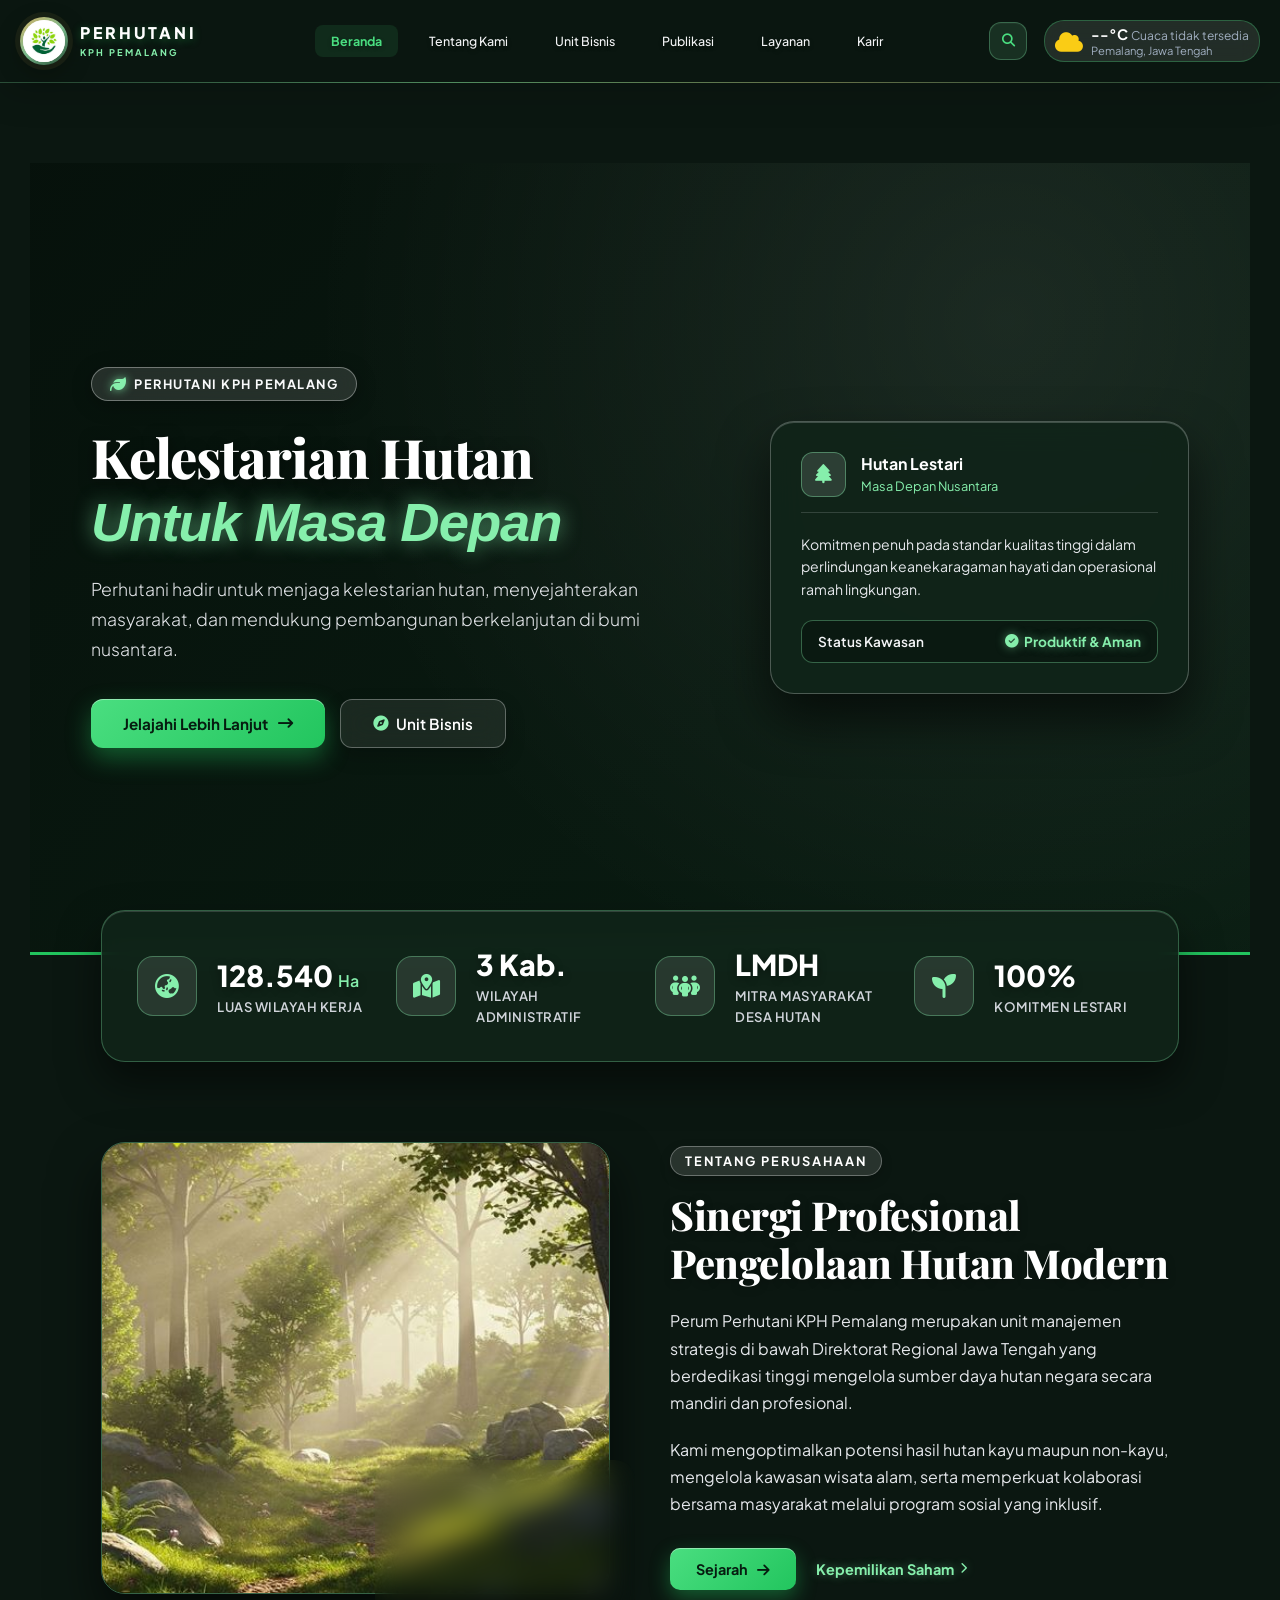
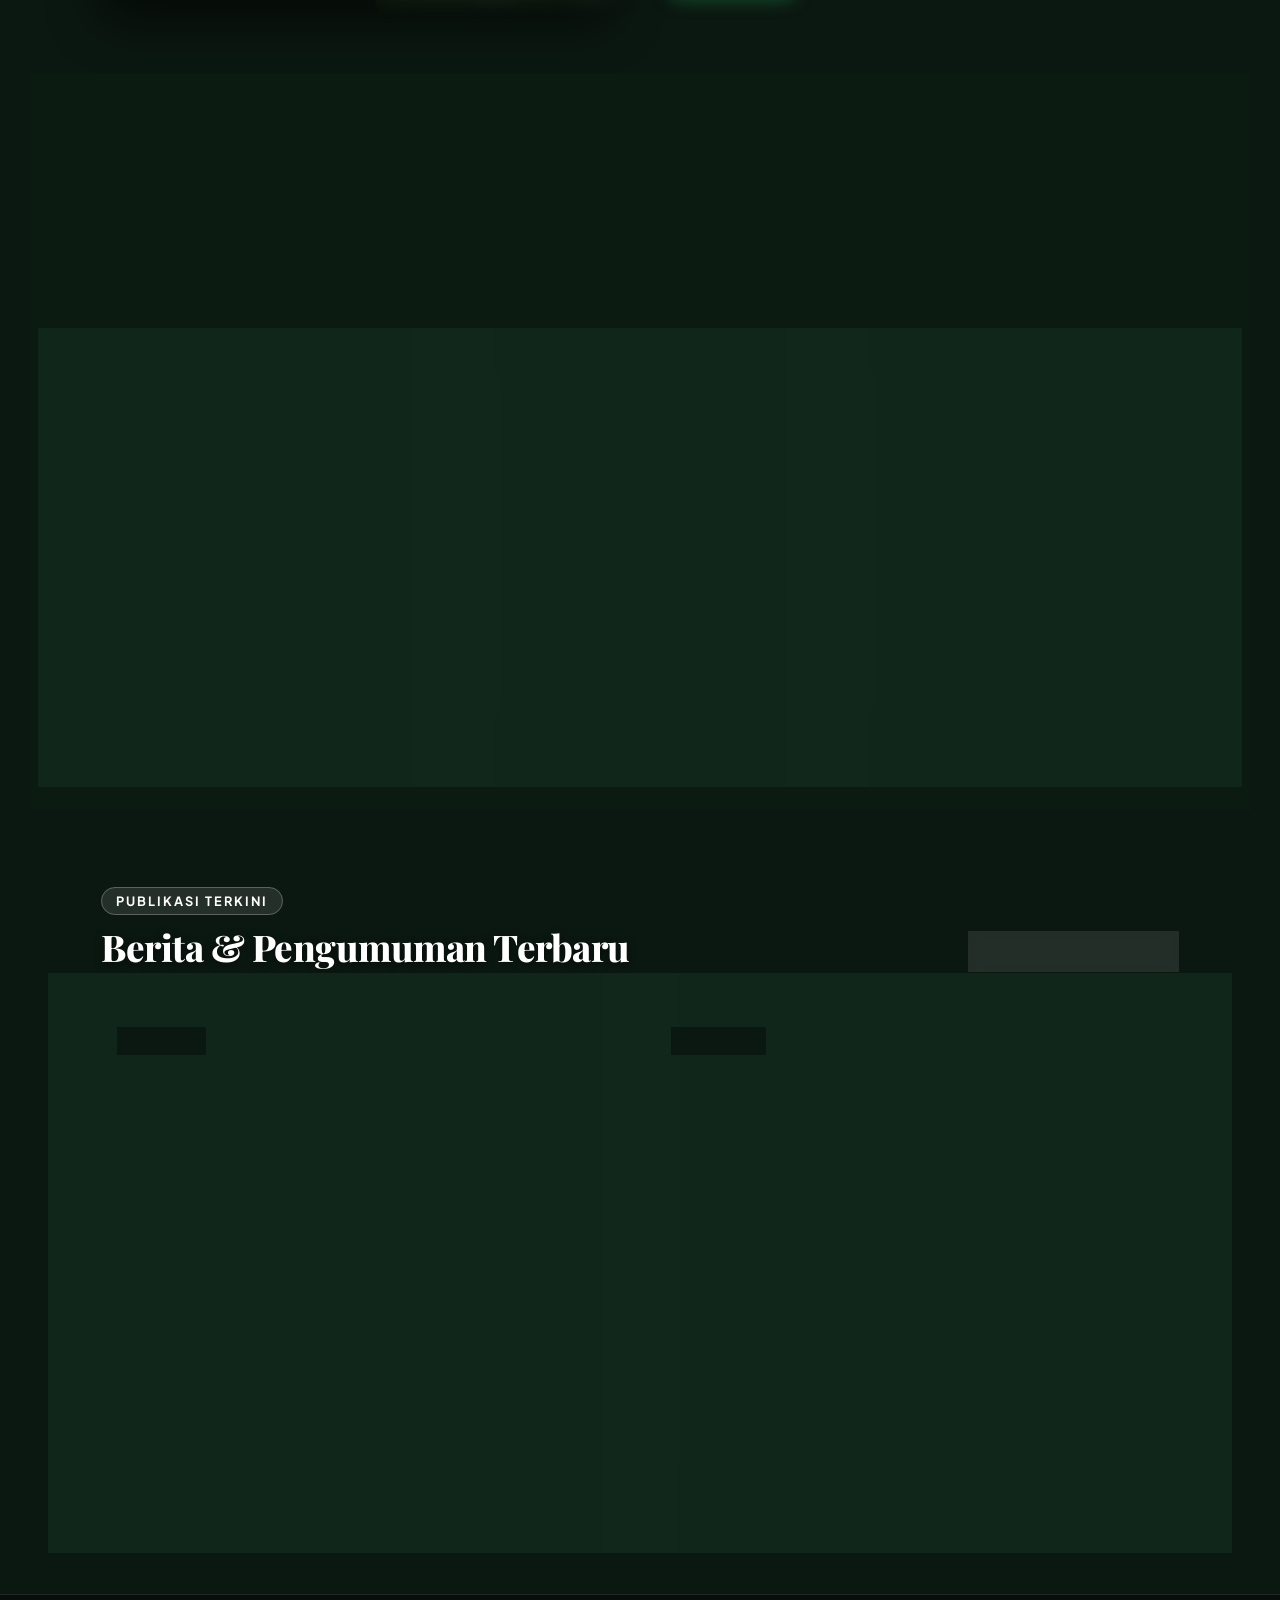
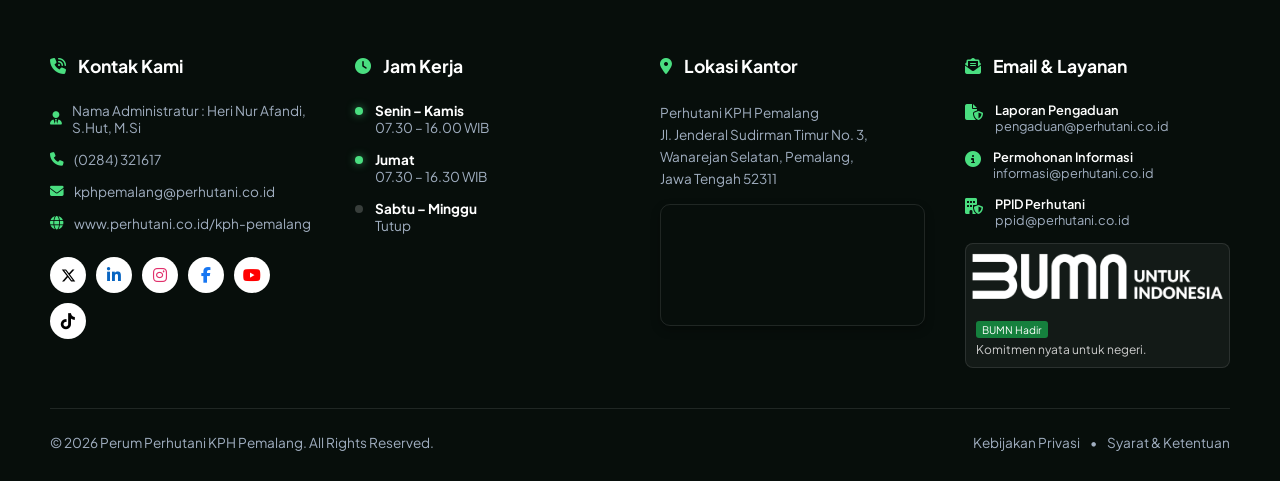
==== commit 68a54e40: "Update index.html" ====
--- a/index.html
+++ b/index.html
@@ -149,18 +149,15 @@
 
     /* TAMBAHAN KODE RESPONSIF KHUSUS LAYAR HP (360px / max-width: 768px) */
     @media screen and (max-width: 768px) {
-        /* Mengatur ulang grid section profil agar pas di layar kecil */
         #profil > div {
             grid-template-columns: 1fr !important;
             gap: 30px !important;
         }
 
-        /* Menyesuaikan tinggi foto pohon.jpg agar pas dan tidak terlalu panjang di HP 360px */
         #profil img[alt="Hutan Perhutani"] {
             height: 250px !important;
         }
 
-        /* Mengatur posisi card quote agar tetap estetis di bawah gambar */
         .profil-quote-card {
             position: relative !important;
             bottom: auto !important;
@@ -366,42 +363,46 @@
                 </div>
 
                 <div style="display: grid; grid-template-columns: repeat(auto-fit, minmax(300px, 1fr)); gap: 25px;">
+                    <!-- Kartu 1: Pengelolaan Kayu & Non-Kayu → tab-kayu -->
                     <div class="forest-box" style="padding: 35px 30px;">
                         <div style="width: 55px; height: 55px; background: rgba(255, 255, 255, 0.1); color: #86efac; border-radius: 14px; display: flex; align-items: center; justify-content: center; font-size: 1.4rem; margin-bottom: 25px; border: 1px solid rgba(134, 239, 172, 0.35);">
                             <i class="fa-solid fa-tree"></i>
                         </div>
                         <h3 style="font-size: 1.25rem; color: #ffffff; margin-bottom: 12px; font-weight: 700;" data-i18n="biz1_title">Pengelolaan Kayu & Non-Kayu</h3>
                         <p style="color: #e5e7eb; font-size: 0.9rem; line-height: 1.6; margin-bottom: 25px;" data-i18n="biz1_desc">Penyediaan produk hasil hutan berkualitas tinggi yang diproduksi secara legal, bertanggung jawab, dan ramah lingkungan.</p>
-                        <a href="kayu.html" style="color: #86efac; font-weight: 700; font-size: 0.88rem; text-decoration: none; display: inline-flex; align-items: center; gap: 8px; text-shadow: 0 0 8px rgba(134,239,172,0.4);">
+                        <a href="unitbisnis.html#tab-kayu" style="color: #86efac; font-weight: 700; font-size: 0.88rem; text-decoration: none; display: inline-flex; align-items: center; gap: 8px; text-shadow: 0 0 8px rgba(134,239,172,0.4);">
                             <span data-i18n="read_more">Selengkapnya</span> <i class="fa-solid fa-arrow-right" style="font-size: 0.75rem;"></i>
                         </a>
                     </div>
 
+                    <!-- Kartu 2: Ekowisata & Jasa Lingkungan → tab-ekowisata -->
                     <div class="forest-box" style="padding: 35px 30px;">
                         <div style="width: 55px; height: 55px; background: rgba(255, 255, 255, 0.1); color: #86efac; border-radius: 14px; display: flex; align-items: center; justify-content: center; font-size: 1.4rem; margin-bottom: 25px; border: 1px solid rgba(134, 239, 172, 0.35);">
                             <i class="fa-solid fa-mountain-sun"></i>
                         </div>
                         <h3 style="font-size: 1.25rem; color: #ffffff; margin-bottom: 12px; font-weight: 700;" data-i18n="biz2_title">Ekowisata & Jasa Lingkungan</h3>
                         <p style="color: #e5e7eb; font-size: 0.9rem; line-height: 1.6; margin-bottom: 25px;" data-i18n="biz2_desc">Destinasi wisata alam pegunungan dan hutan pinus asri yang menawarkan pengalaman rekreasi edukatif berwawasan lingkungan.</p>
-                        <a href="ekowisata.html" style="color: #86efac; font-weight: 700; font-size: 0.88rem; text-decoration: none; display: inline-flex; align-items: center; gap: 8px; text-shadow: 0 0 8px rgba(134,239,172,0.4);">
+                        <a href="unitbisnis.html#tab-ekowisata" style="color: #86efac; font-weight: 700; font-size: 0.88rem; text-decoration: none; display: inline-flex; align-items: center; gap: 8px; text-shadow: 0 0 8px rgba(134,239,172,0.4);">
                             <span data-i18n="read_more">Selengkapnya</span> <i class="fa-solid fa-arrow-right" style="font-size: 0.75rem;"></i>
                         </a>
                     </div>
 
+                    <!-- Kartu 3: Kemitraan Masyarakat & Budidaya Herbal → tab-herbal -->
                     <div class="forest-box" style="padding: 35px 30px;">
                         <div style="width: 55px; height: 55px; background: rgba(255, 255, 255, 0.1); color: #86efac; border-radius: 14px; display: flex; align-items: center; justify-content: center; font-size: 1.4rem; margin-bottom: 25px; border: 1px solid rgba(134, 239, 172, 0.35);">
-                            <i class="fa-solid fa-hands-holding-child"></i>
-                        </div>
-                        <h3 style="font-size: 1.25rem; color: #ffffff; margin-bottom: 12px; font-weight: 700;" data-i18n="biz3_title">Kemitraan Masyarakat</h3>
-                        <p style="color: #e5e7eb; font-size: 0.9rem; line-height: 1.6; margin-bottom: 25px;" data-i18n="biz3_desc">Pemberdayaan ekonomi melalui skema Perhutanan Sosial bersama LMDH demi kesejahteraan masyarakat sekitar kawasan hutan.</p>
-                        <a href="pengelolaanhutan.html" style="color: #86efac; font-weight: 700; font-size: 0.88rem; text-decoration: none; display: inline-flex; align-items: center; gap: 8px; text-shadow: 0 0 8px rgba(134,239,172,0.4);">
+                            <i class="fa-solid fa-seedling"></i>
+                        </div>
+                        <h3 style="font-size: 1.25rem; color: #ffffff; margin-bottom: 12px; font-weight: 700;" data-i18n="biz3_title">Kemitraan Masyarakat & Budidaya Herbal</h3>
+                        <p style="color: #e5e7eb; font-size: 0.9rem; line-height: 1.6; margin-bottom: 25px;" data-i18n="biz3_desc">Pemberdayaan ekonomi masyarakat desa hutan melalui program budidaya tanaman obat dan herbal produktif di bawah naungan Perhutanan Sosial.</p>
+                        <a href="unitbisnis.html#tab-herbal" style="color: #86efac; font-weight: 700; font-size: 0.88rem; text-decoration: none; display: inline-flex; align-items: center; gap: 8px; text-shadow: 0 0 8px rgba(134,239,172,0.4);">
                             <span data-i18n="read_more">Selengkapnya</span> <i class="fa-solid fa-arrow-right" style="font-size: 0.75rem;"></i>
                         </a>
                     </div>
                 </div>
             </div>
         </section>
-            <!-- Publikasi Terbaru Section -->
+
+        <!-- Publikasi Terbaru Section -->
         <section style="max-width: 1200px; margin: 80px auto; padding: 0 5%;">
             <div style="display: flex; justify-content: space-between; align-items: flex-end; margin-bottom: 40px; flex-wrap: wrap; gap: 20px;">
                 <div>
@@ -425,7 +426,7 @@
                         </div>
                         <h3 style="font-size: 1.2rem; color: #ffffff; margin-bottom: 12px; font-weight: 700; line-height: 1.4;" data-i18n="news1_title">Gerakan Penanaman Pohon Bersama LMDH dan Stakeholder</h3>
                         <p style="color: #e5e7eb; font-size: 0.9rem; line-height: 1.6; margin-bottom: 20px; flex-grow: 1;" data-i18n="news1_desc">Perhutani KPH Pemalang melaksanakan kegiatan penanaman bersama guna memperkuat daya dukung daerah aliran sungai dan kelestarian ekosistem...</p>
-                        <a href="suararimba.html" style="color: #86efac; font-weight: 700; font-size: 0.88rem; text-decoration: none; display: inline-flex; align-items: center; gap: 6px; text-shadow: 0 0 8px rgba(134,239,172,0.4);">
+                        <a href="publikasi.html#tab-suararimba" style="color: #86efac; font-weight: 700; font-size: 0.88rem; text-decoration: none; display: inline-flex; align-items: center; gap: 6px; text-shadow: 0 0 8px rgba(134,239,172,0.4);">
                             <span data-i18n="read_news">Baca Selengkapnya</span> <i class="fa-solid fa-arrow-right" style="font-size: 0.75rem;"></i>
                         </a>
                     </div>
@@ -442,7 +443,7 @@
                         </div>
                         <h3 style="font-size: 1.2rem; color: #ffffff; margin-bottom: 12px; font-weight: 700; line-height: 1.4;" data-i18n="news2_title">Peningkatan Fasilitas Kenyamanan Pengunjung Destinasi Wisata</h3>
                         <p style="color: #e5e7eb; font-size: 0.9rem; line-height: 1.6; margin-bottom: 20px; flex-grow: 1;" data-i18n="news2_desc">Menyambut liburan akhir pekan, kawasan wisata kelolaan mempercantik fasilitas spot swafoto dan area istirahat demi kenyamanan wisatawan...</p>
-                        <a href="suararimba.html" style="color: #86efac; font-weight: 700; font-size: 0.88rem; text-decoration: none; display: inline-flex; align-items: center; gap: 6px; text-shadow: 0 0 8px rgba(134,239,172,0.4);">
+                        <a href="publikasi.html#tab-suararimba" style="color: #86efac; font-weight: 700; font-size: 0.88rem; text-decoration: none; display: inline-flex; align-items: center; gap: 6px; text-shadow: 0 0 8px rgba(134,239,172,0.4);">
                             <span data-i18n="read_news">Baca Selengkapnya</span> <i class="fa-solid fa-arrow-right" style="font-size: 0.75rem;"></i>
                         </a>
                     </div>
@@ -655,4 +656,4 @@
 
     <script src="js/script.js"></script>
 </body>
-</html>+</html>
--- a/css/style.css
+++ b/css/style.css
@@ -0,0 +1,2107 @@
+:root {
+    --bg-dark: #0a1410;
+    --bg-card: rgba(18, 38, 28, 0.7);
+    --bg-card-hover: rgba(30, 64, 45, 0.85);
+    --primary-green: #388e3c;
+    --accent-gold: #c2a642;
+    --text-light: #ffffff;
+    --text-muted: #a0aec0;
+    --border-color: rgba(255, 255, 255, 0.1);
+}
+
+.header {
+    position: absolute;
+    top: 0;
+    left: 0;
+    width: 100%;
+    display: flex;
+    justify-content: space-between;
+    align-items: center;
+    padding: 22px 50px;
+    z-index: 100;
+    background: var(--header-bg);
+    transition: background 0.3s ease;
+}
+
+.logo-text .brand-name {
+    font-weight: 800;
+    font-size: 1.45rem;
+    letter-spacing: 0.5px;
+    color: var(--text-light);
+    line-height: 1.1;
+}
+
+.logo-text .brand-sub {
+    font-size: 0.72rem;
+    letter-spacing: 1.5px;
+    color: var(--primary-green);
+    font-weight: 700;
+}
+
+.nav-link {
+    text-decoration: none;
+    color: var(--text-muted);
+    font-size: 0.95rem;
+    font-weight: 500;
+    transition: 0.35s;
+    position: relative;
+    padding: 5px 0;
+    display: flex;
+    align-items: center;
+    gap: 6px;
+}
+
+.nav-link:hover, .nav-link.active {
+    color: var(--text-light);
+}
+
+.dropdown-menu {
+    position: absolute;
+    top: 45px;
+    left: 0;
+    min-width: 240px;
+    background: var(--dropdown-bg);
+    border: 1px solid var(--border-color);
+    border-radius: 12px;
+    backdrop-filter: blur(15px);
+    opacity: 0;
+    visibility: hidden;
+    transform: translateY(15px);
+    transition: all 0.35s ease;
+    z-index: 999;
+    box-shadow: 0 10px 30px rgba(0,0,0,0.15);
+    overflow: hidden;
+    padding: 8px 0;
+}
+
+.dropdown:hover .dropdown-menu,
+.dropdown.active .dropdown-menu {
+    opacity: 1;
+    visibility: visible;
+    transform: translateY(0);
+}
+
+.dropdown-menu a {
+    display: block;
+    padding: 10px 18px;
+    color: var(--text-muted);
+    text-decoration: none;
+    font-size: 0.88rem;
+    transition: 0.3s;
+}
+
+.dropdown-menu a:hover {
+    background: rgba(56, 142, 60, 0.15);
+    color: var(--primary-green);
+    padding-left: 22px;
+}
+
+.dropdown-menu a.active {
+    background-color: var(--primary-green) !important;
+    color: #ffffff !important;
+    font-weight: 600;
+    border-radius: 6px;
+}
+
+/* Tombol Aksi Kanan (Bahasa, Tema, Search, Cuaca) */
+.header-right-actions {
+    display: flex;
+    align-items: center;
+    gap: 12px;
+}
+
+.lang-select, .weather-widget, .search-btn, .theme-btn {
+    background: var(--bg-card);
+    border: 1px solid var(--border-color);
+    color: var(--text-light);
+    padding: 8px 12px;
+    border-radius: 20px;
+    font-size: 0.85rem;
+    display: flex;
+    align-items: center;
+    gap: 8px;
+    backdrop-filter: blur(10px);
+}
+
+.lang-select option {
+    background: var(--bg-dark);
+    color: var(--text-light);
+}
+
+.theme-btn, .search-btn {
+    width: 40px;
+    height: 40px;
+    border-radius: 50%;
+    cursor: pointer;
+    justify-content: center;
+    padding: 0;
+    transition: 0.3s;
+}
+
+.theme-btn:hover, .search-btn:hover, .lang-select:hover {
+    background: var(--bg-card-hover);
+    border-color: var(--primary-green);
+}
+
+.search-box {
+    position: absolute;
+    right: 0;
+    top: 50px;
+    display: none;
+    align-items: center;
+    gap: 10px;
+    padding: 10px 15px;
+    border-radius: 30px;
+    background: var(--dropdown-bg);
+    border: 1px solid var(--border-color);
+    backdrop-filter: blur(10px);
+    box-shadow: 0 10px 25px rgba(0,0,0,0.2);
+    z-index: 1000;
+}
+
+.search-box.active {
+    display: flex;
+}
+
+.search-box input {
+    background: transparent;
+    border: none;
+    outline: none;
+    color: var(--text-light);
+    width: 200px;
+    font-size: 0.9rem;
+}
+
+.search-box input::placeholder {
+    color: var(--text-muted);
+}
+* {
+    margin: 0;
+    padding: 0;
+    box-sizing: border-box;
+    font-family: 'Plus Jakarta Sans', sans-serif;
+}
+
+body {
+    background-color: var(--bg-dark);
+    color: var(--text-light);
+    overflow-x: hidden;
+}
+
+.header {
+    position: absolute;
+    top: 0;
+    left: 0;
+    width: 100%;
+    display: flex;
+    justify-content: space-between;
+    align-items: center;
+    padding: 22px 50px;
+    z-index: 100;
+    background: linear-gradient(to bottom, rgba(10,20,16,0.95), transparent);
+}
+
+.logo-container {
+    display: flex;
+    align-items: center;
+    gap: 15px;
+}
+
+.logo-emblem-wrap {
+    display: flex;
+    align-items: center;
+    background: linear-gradient(135deg, rgba(20, 45, 32, 0.9), rgba(10, 25, 18, 0.95));
+    border: 1px solid rgba(74, 222, 128, 0.35);
+    padding: 6px;
+    border-radius: 50px;
+    backdrop-filter: blur(12px);
+    box-shadow: 0 4px 15px rgba(0, 0, 0, 0.3);
+    position: relative;
+}
+
+.logo-avatar-slot {
+    width: 56px;
+    height: 56px;
+    background: rgba(10, 25, 18, 0.95);
+    border: 2px solid rgba(74, 222, 128, 0.8);
+    border-radius: 50%;
+    display: flex;
+    align-items: center;
+    justify-content: center;
+    position: relative;
+    overflow: hidden;
+    cursor: pointer;
+    transition: 0.3s;
+}
+
+.logo-avatar-slot:hover {
+    border-color: #4ade80;
+    transform: scale(1.05);
+}
+
+.logo-avatar-slot img {
+    width: 100%;
+    height: 100%;
+    object-fit: contain; 
+    border-radius: 50%; 
+    display: block;
+    padding: 4px;
+    background-color: #ffffff;
+}
+
+.logo-text {
+    display: flex;
+    flex-direction: column;
+}
+
+.brand-name {
+    font-weight: 800;
+    font-size: 1.45rem;
+    letter-spacing: 0.5px;
+    color: #ffffff;
+    line-height: 1.1;
+}
+
+.brand-sub {
+    font-size: 0.72rem;
+    letter-spacing: 1.5px;
+    color: #4ade80;
+    font-weight: 700;
+}
+
+.nav-menu {
+    display: flex;
+    gap: 25px;
+    align-items: center;
+}
+
+.nav-link {
+    text-decoration: none;
+    color: var(--text-muted);
+    font-size: 0.95rem;
+    font-weight: 500;
+    transition: 0.35s;
+    position: relative;
+    padding: 5px 0;
+    display: flex;
+    align-items: center;
+    gap: 6px;
+}
+
+.nav-link:hover, .nav-link.active {
+    color: var(--text-light);
+}
+
+.nav-link.active {
+    color: #fff;
+}
+
+.dropdown {
+    position: relative;
+   
+}
+
+.dropdown-menu {
+    position: absolute;
+    top: 45px;
+    left: 0;
+    min-width: 240px;
+    background: rgba(16, 30, 22, 0.98);
+    border: 1px solid rgba(74, 222, 128, 0.25);
+    border-radius: 12px;
+    backdrop-filter: blur(15px);
+    opacity: 0;
+    visibility: hidden;
+    transform: translateY(15px);
+    transition: all 0.35s ease;
+    z-index: 999;
+    box-shadow: 0 10px 30px rgba(0,0,0,0.5);
+    overflow: hidden;
+    padding: 8px 0;
+    transition: opacity 0.3s ease, visibility 0.3s ease, transform 0.3s ease;
+}
+.dropdown:hover .dropdown-menu,
+.dropdown.active .dropdown-menu {
+    opacity: 1;
+    visibility: visible;
+    transform: translateY(0);
+}
+
+.dropdown.active .dropdown-icon {
+    transform: rotate(180deg);
+    color: #4ade80;
+}
+.dropdown-menu a {
+    display: block;
+    padding: 10px 18px;
+    color: #ddd;
+    text-decoration: none;
+    font-size: 0.88rem;
+    transition: 0.3s;
+}
+
+.dropdown-menu a:hover {
+    background: rgba(56, 142, 60, 0.3);
+    color: #4ade80;
+    padding-left: 22px;
+}
+
+.dropdown-icon {
+    font-size: 0.75rem;
+    transition: transform 0.3s;
+}
+
+.dropdown:hover .dropdown-icon {
+    transform: rotate(180deg);
+    color: #4ade80;
+}
+
+.dropdown-menu a.active {
+    background-color: #198754 !important;
+    color: #ffffff !important;
+    font-weight: 600;
+    border-radius: 6px;
+}
+
+.dropdown-menu a:hover {
+    background-color: rgba(74, 222, 128, 0.15);
+    color: #4ade80;
+}
+.header-right-actions {
+    display: flex;
+    align-items: center;
+    gap: 15px;
+}
+
+.search-wrapper {
+    position: relative;
+}
+
+.search-btn {
+    background: rgba(255, 255, 255, 0.08);
+    border: 1px solid var(--border-color);
+    color: var(--text-light);
+    width: 40px;
+    height: 40px;
+    border-radius: 50%;
+    cursor: pointer;
+    display: flex;
+    align-items: center;
+    justify-content: center;
+    transition: 0.3s;
+}
+
+.search-btn:hover {
+    background: rgba(56, 142, 60, 0.3);
+    border-color: #4ade80;
+}
+
+.search-box {
+    position: absolute;
+    right: 0;
+    top: 50px;
+    display: none;
+    align-items: center;
+    gap: 10px;
+    padding: 10px 15px;
+    border-radius: 30px;
+    background: rgba(16, 30, 22, 0.95);
+    border: 1px solid rgba(74, 222, 128, 0.3);
+    backdrop-filter: blur(10px);
+    box-shadow: 0 10px 25px rgba(0,0,0,0.4);
+    z-index: 1000;
+}
+
+.search-box.active {
+    display: flex;
+}
+
+.search-box input {
+    background: transparent;
+    border: none;
+    outline: none;
+    color: white;
+    width: 200px;
+    font-size: 0.9rem;
+}
+
+.search-box input::placeholder {
+    color: #aaa;
+}
+
+.weather-widget {
+    display: flex;
+    align-items: center;
+    background: rgba(15, 35, 25, 0.6);
+    border: 1px solid var(--border-color);
+    padding: 8px 15px;
+    border-radius: 30px;
+    gap: 12px;
+    backdrop-filter: blur(10px);
+}
+
+.weather-icon {
+    font-size: 1.4rem;
+    color: #facc15;
+}
+
+.weather-info {
+    display: flex;
+    flex-direction: column;
+}
+
+.weather-info .temp {
+    font-weight: 700;
+    font-size: 0.9rem;
+}
+
+.weather-info .temp small {
+    font-weight: 400;
+    font-size: 0.75rem;
+    color: var(--text-muted);
+}
+
+.weather-info .location {
+    font-size: 0.7rem;
+    color: var(--text-muted);
+}
+
+.hero-section {
+    position: relative;
+    min-height: 100vh;
+    background: linear-gradient(to right, rgba(10,20,16,0.95) 40%, rgba(10,20,16,0.4)), url('https://images.unsplash.com/photo-1542273917363-3b1817f69a2d?auto=format&fit=crop&w=2000&q=80') no-repeat center center/cover;
+    display: flex;
+    flex-direction: column;
+    justify-content: center;
+    padding: 120px 50px 50px 50px;
+}
+
+.hero-content {
+    max-width: 650px;
+    background: rgba(15, 30, 22, 0.45);
+    border: 1px solid rgba(255, 255, 255, 0.08);
+    padding: 40px;
+    border-radius: 20px;
+    backdrop-filter: blur(8px);
+    margin-bottom: 40px;
+}
+
+.hero-badge {
+    display: inline-block;
+    color: #a3e635;
+    font-size: 0.85rem;
+    font-weight: 600;
+    margin-bottom: 15px;
+}
+
+.hero-content h1 {
+    font-size: 3.2rem;
+    font-weight: 800;
+    line-height: 1.1;
+    margin-bottom: 20px;
+}
+
+.hero-content h1 span {
+    color: #4ade80;
+}
+
+.hero-content p {
+    color: var(--text-muted);
+    font-size: 1rem;
+    line-height: 1.6;
+    margin-bottom: 30px;
+}
+
+.hero-buttons {
+    display: flex;
+    gap: 15px;
+}
+
+.btn {
+    padding: 12px 25px;
+    border-radius: 30px;
+    text-decoration: none;
+    font-weight: 600;
+    font-size: 0.9rem;
+    display: flex;
+    align-items: center;
+    gap: 8px;
+    position: relative;
+    overflow: hidden;
+    transition: 0.25s;
+}
+
+.btn:hover {
+    transform: translateY(-4px);
+    box-shadow: 0 12px 25px rgba(74,222,128,.3);
+}
+
+.btn:active {
+    transform: scale(.95);
+}
+
+.btn-primary {
+    background-color: #3f6233;
+    color: var(--text-light);
+    border: 1px solid #557c46;
+}
+
+.btn-primary:hover {
+    background-color: #4e7540;
+}
+
+.btn-outline {
+    background: transparent;
+    color: var(--text-light);
+    border: 1px solid rgba(255, 255, 255, 0.2);
+}
+
+.btn-outline:hover {
+    background: rgba(255, 255, 255, 0.05);
+}
+
+.stats-bar {
+    display: flex;
+    gap: 20px;
+    max-width: 1100px;
+}
+
+.stat-item {
+    flex: 1;
+    background: rgba(15, 30, 22, 0.65);
+    border: 1px solid var(--border-color);
+    padding: 20px 25px;
+    border-radius: 16px;
+    display: flex;
+    align-items: center;
+    gap: 20px;
+    backdrop-filter: blur(10px);
+}
+
+.stat-icon-wrap {
+    width: 50px;
+    height: 50px;
+    background: rgba(56, 142, 60, 0.2);
+    border-radius: 50%;
+    display: flex;
+    align-items: center;
+    justify-content: center;
+    color: #4ade80;
+    font-size: 1.2rem;
+}
+
+.stat-desc h3 {
+    font-size: 1.4rem;
+    font-weight: 700;
+}
+
+.stat-desc span {
+    font-size: 0.85rem;
+    font-weight: 600;
+    color: var(--text-light);
+}
+
+.stat-desc small {
+    display: block;
+    font-size: 0.75rem;
+    color: var(--text-muted);
+}
+
+.services-section {
+    padding: 60px 50px;
+    background-color: var(--bg-dark);
+}
+
+.services-container {
+    display: grid;
+    grid-template-columns: repeat(4, 1fr);
+    gap: 20px;
+}
+
+.service-card {
+    background: var(--bg-card);
+    border: 1px solid var(--border-color);
+    border-radius: 16px;
+    height: 250px;
+    padding: 25px;
+    display: flex;
+    flex-direction: column;
+    justify-content: space-between;
+    position: relative;
+    overflow: hidden;
+    cursor: pointer;
+    transition: all 0.4s ease;
+}
+
+.service-card:hover, .service-card.active {
+    background: var(--bg-card-hover);
+    border-color: #4ade80;
+    transform: translateY(-5px);
+}
+
+.service-card .card-front {
+    display: flex;
+    flex-direction: column;
+    height: 100%;
+    justify-content: space-between;
+}
+
+.service-icon {
+    width: 50px;
+    height: 50px;
+    background: rgba(255, 255, 255, 0.05);
+    border-radius: 50%;
+    display: flex;
+    align-items: center;
+    justify-content: center;
+    color: #4ade80;
+    font-size: 1.2rem;
+    border: 1px solid var(--border-color);
+}
+
+.service-card h3 {
+    font-size: 1.15rem;
+    font-weight: 700;
+    line-height: 1.3;
+}
+
+.arrow-icon {
+    align-self: flex-end;
+    color: var(--text-muted);
+    font-size: 0.9rem;
+}
+
+.card-back {
+    display: none;
+    flex-direction: column;
+    justify-content: space-between;
+    height: 100%;
+}
+
+.service-card.active .card-front {
+    display: none;
+}
+
+.service-card.active .card-back {
+    display: flex;
+}
+
+.card-back p {
+    font-size: 0.85rem;
+    color: var(--text-muted);
+    line-height: 1.5;
+}
+
+.back-footer {
+    display: flex;
+    justify-content: space-between;
+    align-items: center;
+    color: #4ade80;
+}
+
+.dots {
+    display: flex;
+    gap: 5px;
+}
+
+.dot {
+    width: 6px;
+    height: 6px;
+    background: rgba(255, 255, 255, 0.2);
+    border-radius: 50%;
+}
+
+.dot.active {
+    background: #4ade80;
+}
+
+.footer-section {
+    background-color: #070e0b;
+    border-top: 1px solid var(--border-color);
+    padding: 60px 50px 30px 50px;
+}
+
+.footer-grid {
+    display: grid;
+    grid-template-columns: repeat(4, 1fr);
+    gap: 40px;
+    margin-bottom: 40px;
+}
+
+.footer-heading {
+    display: flex;
+    align-items: center;
+    gap: 12px;
+    margin-bottom: 25px;
+    color: #4ade80;
+}
+
+.footer-heading h4 {
+    font-size: 1.1rem;
+    font-weight: 700;
+    color: var(--text-light);
+}
+
+.contact-list, .schedule-list, .service-links-footer {
+    list-style: none;
+    display: flex;
+    flex-direction: column;
+    gap: 15px;
+}
+
+.contact-list li {
+    display: flex;
+    align-items: center;
+    gap: 10px;
+    font-size: 0.85rem;
+    color: var(--text-muted);
+}
+
+.contact-list li i {
+    color: #4ade80;
+}
+
+.social-links {
+    display: flex;
+    gap: 10px;
+    margin-top: 25px;
+    flex-wrap: wrap;
+}
+
+.social-btn {
+    width: 38px;
+    height: 38px;
+    background: rgba(255, 255, 255, 0.05);
+    border: 1px solid var(--border-color);
+    border-radius: 50%;
+    display: flex;
+    align-items: center;
+    justify-content: center;
+    color: var(--text-light);
+    text-decoration: none;
+    font-size: 1rem;
+    transition: all 0.3s ease;
+}
+
+.social-btn:hover {
+    background: #388e3c;
+    border-color: #4ade80;
+    transform: translateY(-3px);
+    box-shadow: 0 4px 12px rgba(56, 142, 60, 0.4);
+}
+
+.social-btn.youtube:hover {
+    background: #ef4444;
+    border-color: #f87171;
+}
+
+.social-btn.tiktok:hover {
+    background: #000000;
+    border-color: #ffffff;
+}
+
+.schedule-list li {
+    display: flex;
+    align-items: flex-start;
+    gap: 12px;
+    font-size: 0.85rem;
+    color: var(--text-muted);
+}
+
+.schedule-list .bullet {
+    width: 8px;
+    height: 8px;
+    background: rgba(255, 255, 255, 0.2);
+    border-radius: 50%;
+    margin-top: 5px;
+}
+
+.schedule-list .bullet.active {
+    background: #4ade80;
+    box-shadow: 0 0 8px rgba(74, 222, 128, 0.6);
+}
+
+.schedule-list strong {
+    color: var(--text-light);
+}
+
+.office-address {
+    font-size: 0.85rem;
+    color: var(--text-muted);
+    line-height: 1.6;
+    margin-bottom: 15px;
+}
+
+.embedded-map-container {
+    width: 100%;
+    border-radius: 10px;
+    overflow: hidden;
+    border: 1px solid var(--border-color);
+    box-shadow: 0 4px 10px rgba(0,0,0,0.3);
+}
+
+.embedded-map-container iframe {
+    display: block;
+    filter: saturate(0.8) contrast(1.1);
+}
+
+.service-links-footer li {
+    display: flex;
+    align-items: flex-start;
+    gap: 12px;
+    font-size: 0.8rem;
+    color: var(--text-muted);
+}
+
+.service-links-footer i {
+    color: #4ade80;
+    font-size: 1rem;
+    margin-top: 2px;
+}
+
+.service-links-footer span {
+    display: block;
+    color: var(--text-light);
+    font-weight: 600;
+}
+
+.service-links-footer a {
+    color: var(--text-muted);
+    text-decoration: none;
+    transition: 0.3s;
+}
+
+.service-links-footer a:hover {
+    color: #4ade80;
+}
+
+.footer-bottom-bar {
+    border-top: 1px solid var(--border-color);
+    padding-top: 25px;
+    display: flex;
+    justify-content: space-between;
+    align-items: center;
+    font-size: 0.85rem;
+    color: var(--text-muted);
+}
+
+.policy-links {
+    display: flex;
+    align-items: center;
+    gap: 10px;
+}
+
+.policy-links a {
+    color: var(--text-muted);
+    text-decoration: none;
+    transition: color 0.3s;
+}
+
+.policy-links a:hover {
+    color: #4ade80;
+}
+
+.cute-tree-badge {
+    position: absolute;
+    top: -6px;
+    left: -6px;
+    width: 26px;
+    height: 26px;
+    background: #15803d;
+    color: #ffffff;
+    border-radius: 50%;
+    display: flex;
+    align-items: center;
+    justify-content: center;
+    font-size: 0.7rem;
+    border: 2px solid #0a1410;
+    box-shadow: 0 2px 6px rgba(0, 0, 0, 0.4);
+    z-index: 10;
+    
+}
+
+.custom-svg-icon {
+    width: 14px;
+    height: 14px;
+    fill: currentColor;
+}
+
+.nav-menu a.nav-link.active,
+.nav-menu .dropdown.active > a.nav-link {
+    background-color: rgba(56, 142, 60, 0.35) !important;
+    border: 1px solid rgba(74, 222, 128, 0.7) !important;
+    border-radius: 50px !important;
+    padding: 8px 22px !important;
+    color: #ffffff !important;
+    backdrop-filter: blur(8px) !important;
+    box-shadow: 0 0 15px rgba(56, 142, 60, 0.5), inset 0 0 10px rgba(74, 222, 128, 0.2) !important;
+}
+
+.nav-menu a.nav-link {
+    position: relative !important;
+}
+
+.nav-menu a.nav-link.active::before,
+.nav-menu .dropdown.active > a.nav-link::before,
+.nav-menu a.nav-link:hover::before {
+    content: '' !important;
+    position: absolute !important;
+    top: -4px !important;
+    left: 50% !important;
+    transform: translateX(-50%) !important;
+    width: 6px !important;
+    height: 6px !important;
+    background-color: #4ade80 !important;
+    border-radius: 50% !important;
+    box-shadow: 0 0 8px #4ade80 !important;
+}
+
+.profile-detail-container {
+    max-width: 1300px;
+    margin: 40px auto;
+    padding: 0 5%;
+}
+
+.content-card-box {
+    background: #000000;
+    border-radius: 24px;
+    padding: 40px;
+    box-shadow: 0 15px 35px rgba(0, 0, 0, 0.06);
+    margin-bottom: 30px;
+    border: 1px solid rgba(74, 222, 128, 0.2);
+}
+
+.content-card-box h2 {
+    font-size: 1.8rem;
+    color: #ffffff;
+    margin-bottom: 20px;
+    display: flex;
+    align-items: center;
+    gap: 12px;
+}
+
+.content-card-box h2 i {
+    color: #16a34a;
+}
+
+.content-card-box p {
+    font-size: 1.05rem;
+    line-height: 1.8;
+    color: #ffffff;
+    margin-bottom: 20px;
+}
+
+.table-scroll-wrapper {
+    width: 100%;
+    overflow-x: auto;
+    margin-top: 20px;
+    padding-bottom: 10px;
+}
+
+.bkph-grid-table {
+    display: flex;
+    gap: 20px;
+    min-width: 1100px;
+}
+
+.data-stat-box {
+    background: #14532d;
+    border-radius: 16px;
+    padding: 24px;
+    border-left: 5px solid #4ade80;
+    flex: 1;
+    min-width: 260px;
+    color: #ffffff;
+    box-shadow: 0 10px 25px rgba(20, 83, 45, 0.2);
+}
+
+.data-stat-box h4 {
+    font-size: 1.1rem;
+    color: #ffffff;
+    margin-bottom: 6px;
+    font-weight: 700;
+}
+
+.data-stat-box .sub-total {
+    font-size: 0.9rem;
+    color: #86efac;
+    font-weight: 700;
+    margin-bottom: 14px;
+    display: block;
+}
+
+.data-stat-box ul {
+    list-style: none;
+    padding: 0;
+    margin: 0;
+}
+
+.data-stat-box ul li {
+    font-size: 0.95rem;
+    color: #ffffff;
+    padding: 6px 0;
+    border-bottom: 1px dashed rgba(255, 255, 255, 0.2);
+    display: flex;
+    justify-content: space-between;
+    gap: 10px;
+}
+
+.data-stat-box ul li strong {
+    color:#ffffff;
+}
+
+.data-stat-box ul li:last-child {
+    border-bottom: none;
+}
+
+.standard-grid {
+    display: grid;
+    grid-template-columns: repeat(auto-fit, minmax(280px, 1fr));
+    gap: 20px;
+    margin-top: 20px;
+}
+
+.org-chart-wrapper {
+    width: 100%;
+    overflow-x: auto;
+    padding: 20px 0;
+}
+.org-tree {
+    display: flex;
+    flex-direction: column;
+    align-items: center;
+    min-width: 900px;
+}
+.org-node {
+    background: #14532d;
+    border: 1px solid #4ade80;
+    border-radius: 12px;
+    padding: 16px 20px;
+    text-align: center;
+    color: #ffffff;
+    box-shadow: 0 8px 20px rgba(0,0,0,0.4);
+    position: relative;
+    min-width: 200px;
+}
+.org-node.main {
+    background: linear-gradient(135deg, #15803d, #14532d);
+    border: 2px solid #86efac;
+    font-size: 1.1rem;
+    font-weight: 700;
+}
+.org-node h4 {
+    font-size: 0.95rem;
+    color: #ffffff;
+    margin-bottom: 4px;
+}
+.org-node span {
+    font-size: 0.8rem;
+    color: #86efac;
+    display: block;
+}
+.org-row {
+    display: flex;
+    justify-content: center;
+    gap: 20px;
+    position: relative;
+    margin-top: 40px;
+    width: 100%;
+}
+.org-row::before {
+    content: '';
+    position: absolute;
+    top: -20px;
+    left: 50%;
+    transform: translateX(-50%);
+    width: 2px;
+    height: 20px;
+    background: #4ade80;
+}
+.org-row.has-connector::after {
+    content: '';
+    position: absolute;
+    top: -20px;
+    left: 15%;
+    right: 15%;
+    height: 2px;
+    background: #4ade80;
+}
+
+.org-chart-wrapper {
+    width: 100%;
+    overflow-x: auto;
+    padding: 30px 10px;
+    background: linear-gradient(135deg, rgba(10, 20, 16, 0.95), rgba(5, 12, 9, 0.98));
+    border-radius: 24px;
+    border: 1px solid rgba(74, 222, 128, 0.2);
+    box-shadow: 0 20px 40px rgba(0, 0, 0, 0.6);
+}
+
+.org-tree {
+    display: flex;
+    flex-direction: column;
+    align-items: center;
+    min-width: 950px;
+    gap: 35px;
+    position: relative;
+}
+
+.org-tree::before {
+    content: '';
+    position: absolute;
+    top: 0;
+    bottom: 0;
+    left: 50%;
+    width: 2px;
+    background: rgba(74, 222, 128, 0.2);
+    transform: translateX(-50%);
+    z-index: 1;
+}
+
+.org-row {
+    display: flex;
+    justify-content: center;
+    gap: 25px;
+    position: relative;
+    width: 100%;
+    z-index: 2;
+}
+
+.org-node {
+    background: rgba(18, 38, 28, 0.75);
+    border: 1px solid rgba(74, 222, 128, 0.35);
+    backdrop-filter: blur(12px);
+    border-radius: 16px;
+    padding: 18px 22px;
+    text-align: center;
+    color: #ffffff;
+    box-shadow: 0 10px 25px rgba(0, 0, 0, 0.4);
+    position: relative;
+    min-width: 190px;
+    transition: all 0.35s ease;
+}
+
+.org-node:hover {
+    border-color: #4ade80;
+    transform: translateY(-6px);
+    box-shadow: 0 15px 30px rgba(74, 222, 128, 0.25);
+    background: rgba(30, 64, 45, 0.85);
+}
+
+.org-node.main {
+    background: linear-gradient(135deg, rgba(21, 128, 61, 0.9), rgba(20, 83, 45, 0.95));
+    border: 2px solid #86efac;
+    box-shadow: 0 0 25px rgba(74, 222, 128, 0.4);
+    min-width: 230px;
+}
+
+.org-node h4 {
+    font-size: 0.9rem;
+    color: #ffffff;
+    margin-bottom: 5px;
+    font-weight: 700;
+    letter-spacing: 0.5px;
+}
+
+.org-node span {
+    font-size: 0.78rem;
+    color: #86efac;
+    display: block;
+    font-weight: 500;
+}
+
+.page-header-section {
+    background-color: #1b4d3e;
+    padding: 60px 0;
+    text-align: center;
+    margin-bottom: 40px;
+    border-bottom: 2px solid #0f2e24;
+    margin-top: 20px;
+}
+.main-content {
+    padding-top: 30px;
+}
+.page-header-section h1 {
+    font-size: 2.5rem;
+    color: #ffffff;
+    margin-bottom: 15px;
+}
+
+.page-header-section p {
+    font-size: 1.1rem;
+    color: #d1e7dd;
+    max-width: 700px;
+    margin: 0 auto;
+}
+
+.business-units-list {
+    padding-bottom: 60px;
+}
+
+.unit-grid {
+    display: grid;
+    grid-template-columns: repeat(auto-fit, minmax(320px, 1fr));
+    gap: 30px;
+}
+
+.unit-card {
+    background-color: #14382c;
+    border-radius: 8px;
+    overflow: hidden;
+    box-shadow: 0 4px 15px rgba(0, 0, 0, 0.3);
+    transition: transform 0.3s ease, box-shadow 0.3s ease;
+    display: flex;
+    flex-direction: column;
+    border: 1px solid #1b4d3e;
+}
+
+.unit-card:hover {
+    transform: translateY(-5px);
+    box-shadow: 0 8px 25px rgba(0, 0, 0, 0.4);
+}
+
+.unit-card img {
+    width: 100%;
+    height: 200px;
+    object-fit: cover;
+    filter: brightness(90%);
+}
+
+.unit-card-body {
+    padding: 25px;
+    display: flex;
+    flex-direction: column;
+    flex-grow: 1;
+}
+
+.unit-card-body h3 {
+    font-size: 1.25rem;
+    color: #ffffff;
+    margin-bottom: 12px;
+    font-weight: 600;
+}
+
+.unit-card-body p {
+    font-size: 0.95rem;
+    color: #c2d9d0;
+    line-height: 1.6;
+    margin-bottom: 20px;
+    flex-grow: 1;
+}
+
+.btn-detail {
+    display: inline-block;
+    background-color: #0f2e24;
+    color: #ffffff;
+    padding: 10px 20px;
+    border-radius: 4px;
+    text-decoration: none;
+    font-size: 0.9rem;
+    font-weight: 500;
+    text-align: center;
+    transition: background-color 0.2s ease;
+    border: 1px solid #276b53;
+}
+
+.btn-detail:hover {
+    background-color: #276b53;
+}
+.services-section {
+    padding-bottom: 60px;
+}
+
+.service-single-photo {
+    position: relative;
+    width: 100%;
+    height: 180px;
+    background: #06110b;
+    overflow: hidden;
+    border-bottom: 1px solid rgba(74, 222, 128, 0.2);
+}
+
+.service-single-photo img {
+    width: 100%;
+    height: 100%;
+    object-fit: contain;
+    display: block;
+    transition: transform 0.5s ease;
+}
+
+.service-card-unique:hover .service-single-photo img {
+    transform: scale(1.03);
+}
+@media (max-width: 768px) {
+    .service-card-unique {
+        grid-template-columns: 1fr;
+    }
+}
+
+.service-icon-animal {
+    font-size: 2.5rem;
+    margin-bottom: 15px;
+    display: inline-block;
+    background-color: #0f2e24;
+    padding: 12px 16px;
+    border-radius: 50%;
+    border: 1px solid #276b53;
+}
+
+.service-content h3 {
+    font-size: 1.35rem;
+    color: #ffffff;
+    margin-bottom: 12px;
+    font-weight: 600;
+}
+
+.service-content p {
+    font-size: 0.95rem;
+    color: #c2d9d0;
+    line-height: 1.7;
+}
+
+.service-photo-gallery {
+    display: grid;
+    grid-template-columns: repeat(3, 1fr);
+    gap: 10px;
+}
+
+.service-photo-gallery img {
+    width: 100%;
+    height: 120px;
+    object-fit: cover;
+    border-radius: 6px;
+    border: 1px solid #1b4d3e;
+    transition: transform 0.2s ease, filter 0.2s ease;
+}
+
+.service-photo-gallery img:hover {
+    transform: scale(1.05);
+    filter: brightness(110%);
+}
+
+.visimisitatanilai-container {
+    max-width: 1200px;
+    margin: 60px auto;
+    padding: 0 50px;
+}
+
+.vm-page-header { text-align: center; margin-bottom: 50px; }
+.vm-badge { 
+    display: inline-block; padding: 6px 16px; background: rgba(56, 142, 60, 0.2); 
+    color: #4ade80; border-radius: 20px; font-size: 0.75rem; font-weight: 700; margin-bottom: 10px; 
+}
+
+.vm-bento-section { display: grid; grid-template-columns: 1fr 1fr; gap: 30px; margin-bottom: 40px; }
+.vm-card { background: rgba(15, 30, 22, 0.6); padding: 35px; border-radius: 20px; border: 1px solid rgba(74, 222, 128, 0.2); }
+.vm-icon-title { display: flex; align-items: center; gap: 15px; margin-bottom: 20px; }
+.icon-wrap { width: 50px; height: 50px; background: rgba(74, 222, 128, 0.1); color: #4ade80; display: flex; align-items: center; justify-content: center; border-radius: 12px; }
+
+.vision-quote-box { border-left: 4px solid #4ade80; padding-left: 20px; font-style: italic; color: #cbd5e0; }
+.mission-pro-list { list-style: none; }
+.mission-pro-list li { margin-bottom: 15px; display: flex; align-items: center; gap: 10px; }
+
+.akhlak-corporate-section { background: rgba(0, 0, 0, 0.3); padding: 50px; border-radius: 24px; border: 1px solid rgba(74, 222, 128, 0.1); }
+.akhlak-grid-wrap {
+    display: grid;
+    grid-template-columns: 220px 1fr; 
+    gap: 30px; 
+    align-items: center;
+    margin-top: 30px;
+}
+
+.akhlak-main-img {
+    width: 100%;
+    height: auto;
+    display: block;
+    border-radius: 12px;
+}
+.akhlak-image-frame { border-radius: 16px; overflow: hidden; border: 2px solid rgba(74, 222, 128, 0.3); }
+.akhlak-mini-cards {
+    display: grid;
+    grid-template-columns: repeat(3, 1fr);
+    gap: 15px;
+}
+
+.mini-card {
+    background: rgba(18, 38, 28, 0.8);
+    padding: 20px;
+    border-radius: 15px;
+    text-align: center;
+    border: 1px solid rgba(74, 222, 128, 0.2);
+    display: flex;
+    flex-direction: column;
+    align-items: center;
+    gap: 10px;
+    transition: 0.3s;
+}
+
+.mini-card i {
+    font-size: 1.8rem;
+    color: #4ade80;
+}
+
+.mini-card span {
+    font-size: 0.85rem;
+    color: #ffffff;
+    font-weight: 500;
+}
+
+.mini-card:hover {
+    background: rgba(74, 222, 128, 0.1);
+    transform: translateY(-5px);
+}
+
+@media (max-width: 900px) {
+    .vm-bento-section, .akhlak-grid-wrap { grid-template-columns: 1fr; }
+}
+.visimisitatanilai-container {
+    max-width: 1200px;
+    margin: 0 auto;
+    padding-top: 150px;
+    padding-bottom: 60px;
+    padding-left: 50px;
+    padding-right: 50px;
+}
+.premium-header{position:sticky;top:0;z-index:5000;background:rgba(7,22,14,.88);border-bottom:1px solid rgba(139,214,157,.13);backdrop-filter:blur(20px);-webkit-backdrop-filter:blur(20px);box-shadow:0 12px 35px rgba(0,0,0,.16)}
+.premium-header:after{content:"";position:absolute;left:7%;right:7%;bottom:-1px;height:1px;background:linear-gradient(90deg,transparent,rgba(125,211,140,.7),rgba(224,184,104,.5),transparent);opacity:.65}
+.header-inner{max-width:1500px;margin:auto;min-height:82px;padding:10px 30px;display:flex;align-items:center;gap:24px}
+.brand-premium{display:flex;align-items:center;gap:12px;text-decoration:none;min-width:205px}
+.brand-logo-ring{width:48px;height:48px;border-radius:50%;padding:3px;background:linear-gradient(145deg,#d8b56a,#79b88b,#244d34);box-shadow:0 0 0 5px rgba(216,181,106,.07),0 8px 25px rgba(0,0,0,.3);display:grid;place-items:center}
+.brand-logo-ring img{width:100%;height:100%;object-fit:contain;border-radius:50%;background:#f5f2e9}
+.brand-copy{display:flex;flex-direction:column;line-height:1.05}
+.brand-copy strong{font-size:1rem;letter-spacing:.18em;color:#f5f3e9;font-weight:800}
+.brand-copy small{margin-top:6px;color:#9dc7a7;font-size:.58rem;letter-spacing:.22em;font-weight:700}
+.premium-nav{display:flex;align-items:center;justify-content:center;gap:4px;flex:1}
+.premium-link{position:relative;border:0;background:none;color:#d9e7dc;text-decoration:none;font:600 .78rem 'Plus Jakarta Sans',sans-serif;padding:12px 13px;border-radius:12px;white-space:nowrap;cursor:pointer;transition:.25s ease}
+.premium-link:hover,.premium-link:focus-visible{color:#fff;background:rgba(122,180,137,.11);outline:none}
+.premium-link:after{content:"";position:absolute;left:13px;right:13px;bottom:6px;height:2px;border-radius:2px;background:linear-gradient(90deg,#77c78b,#d8b56a);transform:scaleX(0);transform-origin:center;transition:.25s}
+.premium-link:hover:after{transform:scaleX(1)}
+.dropdown-trigger i{font-size:.62rem;margin-left:5px;transition:.25s}
+.premium-dropdown{position:relative}
+.premium-dropdown:hover .dropdown-trigger i{transform:rotate(180deg)}
+.premium-menu{position:absolute;top:calc(100% + 15px);left:50%;transform:translate(-50%,8px);width:340px;padding:12px;border:1px solid rgba(160,210,170,.15);border-radius:20px;background:rgba(12,31,20,.97);box-shadow:0 25px 70px rgba(0,0,0,.4),inset 0 1px rgba(255,255,255,.05);opacity:0;visibility:hidden;pointer-events:none;transition:.28s cubic-bezier(.2,.8,.2,1)}
+.premium-menu:before{content:"";position:absolute;top:-7px;left:50%;width:14px;height:14px;background:#0c1f14;border-left:1px solid rgba(160,210,170,.15);border-top:1px solid rgba(160,210,170,.15);transform:translateX(-50%) rotate(45deg)}
+.premium-dropdown:hover .premium-menu,.premium-dropdown:focus-within .premium-menu{opacity:1;visibility:visible;pointer-events:auto;transform:translate(-50%,0)}
+.menu-heading{padding:7px 10px 11px;border-bottom:1px solid rgba(255,255,255,.07);margin-bottom:6px}
+.menu-heading span{display:block;color:#e8f3e9;font-size:.72rem;font-weight:800;letter-spacing:.08em;text-transform:uppercase}
+.menu-heading small{display:block;color:#78947e;font-size:.61rem;margin-top:4px}
+.premium-menu>a{display:flex;align-items:center;gap:12px;padding:10px;border-radius:13px;text-decoration:none;color:#d4e2d6;transition:.23s ease;border:1px solid transparent}
+.premium-menu>a:hover,.premium-menu>a.active{background:linear-gradient(100deg,rgba(72,139,84,.23),rgba(216,181,106,.08));border-color:rgba(128,190,139,.15);transform:translateX(4px);box-shadow:0 7px 18px rgba(0,0,0,.12)}
+.premium-menu>a>i{width:34px;height:34px;display:grid;place-items:center;border-radius:10px;color:#a7d9ad;background:rgba(113,176,125,.1);font-size:.8rem;transition:.23s}
+.premium-menu>a:hover>i,.premium-menu>a.active>i{color:#f0d58f;background:rgba(216,181,106,.12);transform:rotate(-4deg) scale(1.05)}
+.premium-menu>a span{display:flex;flex-direction:column;min-width:0}
+.premium-menu>a b{font-size:.69rem;font-weight:700;color:#e9f0e9}
+.premium-menu>a small{font-size:.57rem;color:#79927f;margin-top:3px;line-height:1.3}
+.business-menu{width:360px}
+.compact-menu{width:315px}
+.header-actions{display:flex;align-items:center;gap:7px}
+.header-action{width:38px;height:38px;border-radius:12px;border:1px solid rgba(144,197,154,.15);background:rgba(255,255,255,.035);color:#a9d3ae;display:grid;place-items:center;cursor:pointer;transition:.25s;box-shadow:inset 0 1px rgba(255,255,255,.04)}
+.header-action:hover{color:#f2d48c;border-color:rgba(216,181,106,.4);background:rgba(216,181,106,.08);transform:translateY(-2px);box-shadow:0 8px 20px rgba(0,0,0,.2)}
+.premium-weather{display:flex!important;align-items:center;gap:8px;padding:7px 11px!important;border:1px solid rgba(144,197,154,.12);border-radius:14px;background:rgba(255,255,255,.035)!important;min-width:145px}
+.premium-weather .weather-icon{width:30px;height:30px;border-radius:9px;display:grid;place-items:center;background:rgba(116,181,128,.1);color:#a9d3ae}
+.premium-weather .weather-info{display:flex;flex-direction:column}
+.premium-weather .temp{font-size:.7rem!important;color:#eef5ef}
+.premium-weather .temp small{display:block;font-size:.52rem!important;color:#86a18b;margin-top:2px}
+.premium-weather .location{font-size:.51rem!important;color:#718879}
+.premium-search .search-box{top:50px;right:0;left:auto}
+@media(max-width:1150px){.brand-premium{min-width:175px}.premium-nav{gap:0}.premium-link{padding:10px 8px;font-size:.7rem}.premium-weather{display:none!important}}
+@media(max-width:850px){.header-inner{padding:10px 16px}.premium-nav{display:none}.header-actions{margin-left:auto}.premium-header{position:relative}.brand-copy strong{font-size:.9rem}}
+.so-kph-chart{background:linear-gradient(145deg,#f8fbf7,#eef6ee);border:1px solid rgba(21,128,61,.18);border-radius:24px;padding:28px 22px 24px;overflow-x:auto}
+        .so-title{width:280px;margin:0 auto 26px;padding:13px 18px;text-align:center;font-weight:800;letter-spacing:.8px;color:#17212b;background:#fff;border:2px solid #169fc1;box-shadow:0 8px 20px rgba(0,0,0,.06)}
+        .so-level{display:flex;justify-content:center;gap:120px;position:relative;margin-bottom:24px}
+        .so-node{min-width:155px;min-height:54px;padding:12px 14px;display:flex;align-items:center;justify-content:center;text-align:center;line-height:1.25;font-size:12px;font-weight:600;color:#252525;background:#fff;border:1.5px solid #777;box-shadow:0 5px 14px rgba(0,0,0,.07);position:relative;z-index:2}
+        .so-node.small{min-width:145px;min-height:50px;font-size:11px}.so-wide{min-width:140px}.so-admin{font-weight:700}
+        .so-command{gap:310px}.so-command:before{content:"";position:absolute;top:50%;left:calc(50% - 205px);width:410px;border-top:1.5px solid #777;z-index:0}
+        .so-main-grid{display:grid;grid-template-columns:155px repeat(4,minmax(190px,1fr));gap:18px;align-items:start;min-width:1040px;margin-top:8px;padding-top:28px;border-top:1.5px solid #777}
+        .so-polmob{display:flex;flex-direction:column;align-items:center;gap:18px;padding-top:265px}.so-branch{height:28px;border-left:1.5px solid #777}
+        .so-department{position:relative;padding-top:0}.so-department:before{content:"";position:absolute;top:-29px;left:50%;height:29px;border-left:1.5px solid #777}
+        .so-dept{min-height:82px;font-weight:700}.so-sub-list{display:flex;flex-direction:column;gap:14px;margin-top:14px;position:relative;padding-left:14px}
+        .so-sub-list:before{content:"";position:absolute;top:0;bottom:24px;left:0;border-left:1.5px solid #777}.so-sub-list .so-node:before{content:"";position:absolute;left:-15px;top:50%;width:15px;border-top:1.5px solid #777}
+        .so-bottom{display:flex;justify-content:center;gap:25px;margin-top:24px;padding-top:25px;position:relative}.so-bottom:before{content:"";position:absolute;top:0;left:50%;height:25px;border-left:1.5px solid #777}
+        .so-reference{margin-top:24px;text-align:center;color:#5f6b63;font-size:.78rem}.so-reference-card .data-stat-box ul{margin-top:12px}.so-reference-card .data-stat-box li{padding:7px 0}
+        @media(max-width:900px){.so-kph-chart{padding:22px 12px}.so-command{gap:120px}.so-command:before{width:220px;left:calc(50% - 110px)}}
+.org-chart-wrapper.so-kph-chart {
+    position: relative;
+}
+
+.org-chart-wrapper.so-kph-chart::before {
+    content: "";
+    position: absolute;
+    top: 140px;
+    bottom: 80px;
+    left: 50%;
+    transform: translateX(-50%);
+    width: 2px;  
+    background-color: #333333;
+    z-index: 0;
+}
+
+.so-node {
+    position: relative;
+    z-index: 1;
+}
+
+.premium-dropdown:hover .premium-menu {
+    opacity: 1;
+    visibility: visible;
+    transform: translateY(0);
+    pointer-events: auto;
+}
+
+.premium-dropdown {
+    position: relative;
+    padding-bottom: 10px;
+}
+
+.premium-menu {
+    top: 100%;
+}
+
+.premium-link {
+    position: relative;
+    color: #e5e7eb;
+    text-decoration: none;
+    padding: 8px 16px;
+    font-weight: 500;
+    transition: all 0.3s ease;
+}
+
+.premium-link.active {
+    color: #4ade80;
+    font-weight: 700;
+    background: rgba(74, 222, 128, 0.1);
+    border-radius: 8px;
+}
+
+.premium-link.active::after {
+    content: "";
+    position: absolute;
+    bottom: 0;
+    left: 16px;
+    right: 16px;
+    height: 3px;
+    background-color: #4ade80;
+    border-radius: 2px;
+    box-shadow: 0 0 8px rgba(74, 222, 128, 0.8);
+}
+/* =========================================================
+   RESPONSIVE DESIGN & MOBILE DRAWER (SAMSUNG A04 COMPATIBLE)
+   ========================================================= */
+
+/* Sembunyikan Tombol Burger & Overlay di Laptop/Desktop secara default */
+.mobile-menu-toggle {
+    display: none;
+    background: rgba(74, 222, 128, 0.15);
+    border: 1px solid rgba(74, 222, 128, 0.3);
+    color: #4ade80;
+    font-size: 1.3rem;
+    padding: 8px 12px;
+    border-radius: 8px;
+    cursor: pointer;
+}
+
+.mobile-menu-overlay {
+    position: fixed;
+    top: 0; left: 0; width: 100%; height: 100%;
+    background: rgba(0, 0, 0, 0.7);
+    backdrop-filter: blur(4px);
+    z-index: 99990;
+    opacity: 0;
+    visibility: hidden;
+    transition: all 0.3s ease;
+}
+.mobile-menu-overlay.active {
+    opacity: 1;
+    visibility: visible;
+}
+
+/* Side Drawer Menu */
+.mobile-nav-drawer {
+    position: fixed;
+    top: 0; right: -300px;
+    width: 280px;
+    height: 100%;
+    background: #06110b;
+    border-left: 1px solid rgba(74, 222, 128, 0.2);
+    z-index: 99999;
+    transition: right 0.3s cubic-bezier(0.4, 0, 0.2, 1);
+    display: flex;
+    flex-direction: column;
+    box-shadow: -10px 0 30px rgba(0,0,0,0.8);
+}
+.mobile-nav-drawer.active {
+    right: 0;
+}
+
+.mobile-drawer-header {
+    display: flex;
+    justify-content: space-between;
+    align-items: center;
+    padding: 18px 20px;
+    border-bottom: 1px solid rgba(74, 222, 128, 0.15);
+}
+.mobile-brand {
+    display: flex;
+    align-items: center;
+    gap: 10px;
+}
+.mobile-brand img {
+    height: 30px;
+    width: auto;
+}
+.mobile-brand span {
+    font-size: 0.8rem;
+    font-weight: 700;
+    color: #ffffff;
+}
+.mobile-drawer-close {
+    background: none;
+    border: none;
+    color: #86efac;
+    font-size: 1.4rem;
+    cursor: pointer;
+}
+
+.mobile-drawer-body {
+    flex: 1;
+    overflow-y: auto;
+    padding: 15px 0;
+}
+.mobile-nav-list {
+    list-style: none;
+    padding: 0;
+    margin: 0;
+}
+.mobile-nav-list li {
+    width: 100%;
+}
+.mobile-link, .mobile-dropdown-btn {
+    width: 100%;
+    display: flex;
+    justify-content: space-between;
+    align-items: center;
+    padding: 12px 20px;
+    color: #f0fdf4;
+    text-decoration: none;
+    font-size: 0.95rem;
+    font-weight: 500;
+    background: none;
+    border: none;
+    cursor: pointer;
+    text-align: left;
+}
+.mobile-link i, .mobile-dropdown-btn i:first-child {
+    width: 20px;
+    color: #4ade80;
+    margin-right: 8px;
+}
+.mobile-dropdown-btn .arrow-icon {
+    transition: transform 0.3s ease;
+    font-size: 0.8rem;
+    color: #86efac;
+}
+.mobile-dropdown.open .arrow-icon {
+    transform: rotate(180deg);
+}
+
+/* Accordion Submenu */
+.mobile-submenu {
+    max-height: 0;
+    overflow: hidden;
+    background: rgba(13, 33, 21, 0.8);
+    transition: max-height 0.3s ease;
+}
+.mobile-dropdown.open .mobile-submenu {
+    max-height: 500px; /* Cukup luas untuk menampung item submenu */
+}
+.mobile-submenu a {
+    display: flex;
+    align-items: center;
+    gap: 10px;
+    padding: 10px 20px 10px 40px;
+    color: #bbf7d0;
+    text-decoration: none;
+    font-size: 0.85rem;
+    border-bottom: 1px solid rgba(74, 222, 128, 0.05);
+}
+.mobile-submenu a.sub-main {
+    color: #4ade80;
+    font-weight: 700;
+    background: rgba(74, 222, 128, 0.1);
+}
+
+/* Media Query Khusus Layar HP (Termasuk Samsung A04) */
+@media (max-width: 992px) {
+    /* Sembunyikan Navigasi Desktop di Layar Kecil */
+    .premium-nav {
+        display: none !important;
+    }
+    
+    /* Tampilkan Tombol Burger */
+    .mobile-menu-toggle {
+        display: inline-block !important;
+    }
+
+    /* Penyesuaian Layout Supaya Tidak Kepotong di HP */
+    body, html {
+        overflow-x: hidden !important;
+        width: 100%;
+    }
+
+    .main-content-full {
+        padding-top: 75px !important;
+    }
+
+    /* Hero Section Fix */
+    main section:first-of-type {
+        padding: 40px 4% !important;
+        min-height: auto !important;
+    }
+
+    main section:first-of-type > div {
+        grid-template-columns: 1fr !important;
+        gap: 30px !important;
+    }
+
+    h1[data-i18n="hero_title"] {
+        font-size: 2.1rem !important;
+    }
+
+    /* Profil Quote Card Overflow Fix */
+    .profil-quote-card {
+        position: relative !important;
+        bottom: 0 !important;
+        right: 0 !important;
+        margin-top: -30px;
+        margin-left: auto;
+        margin-right: auto;
+        width: 90% !important;
+    }
+
+    /* Grid layout penyesuaian HP */
+    .footer-grid, 
+    div[style*="grid-template-columns: repeat(auto-fit, minmax(350px, 1fr))"],
+    div[style*="grid-template-columns: repeat(auto-fit, minmax(300px, 1fr))"] {
+        grid-template-columns: 1fr !important;
+    }
+
+    /* Sembunyikan elemen opsional header jika terlalu sesak di Samsung A04 */
+    .weather-widget {
+        display: none !important;
+    }
+}
+
+/* =========================================================
+   BURGER MENU & DRAWER (HANYA AKTIF DI TAMPILAN HP)
+   ========================================================= */
+
+/* Disembunyikan secara global di Laptop / Desktop */
+.mobile-menu-toggle,
+.mobile-nav-drawer,
+.mobile-menu-overlay {
+    display: none !important;
+}
+
+/* KONDISI KHUSUS MEDIA QUERY LAYAR HP (Termasuk Samsung A04 / max-width: 992px) */
+@media (max-width: 992px) {
+    /* Sembunyikan Navigasi Desktop */
+    .premium-nav {
+        display: none !important;
+    }
+
+    /* Tampilkan Tombol Burger */
+    .mobile-menu-toggle {
+        display: flex !important;
+        align-items: center;
+        justify-content: center;
+        background: rgba(74, 222, 128, 0.15);
+        border: 1px solid rgba(74, 222, 128, 0.4);
+        color: #4ade80;
+        font-size: 1.2rem;
+        width: 38px;
+        height: 38px;
+        border-radius: 10px;
+        cursor: pointer;
+    }
+
+    /* Side Drawer Container */
+    .mobile-nav-drawer {
+        display: flex !important;
+        position: fixed;
+        top: 0;
+        right: -300px;
+        width: 280px;
+        height: 100vh;
+        background: #06110b;
+        border-left: 1px solid rgba(74, 222, 128, 0.2);
+        z-index: 99999;
+        transition: right 0.3s cubic-bezier(0.4, 0, 0.2, 1);
+        flex-direction: column;
+        box-shadow: -10px 0 30px rgba(0,0,0,0.8);
+    }
+
+    .mobile-nav-drawer.active {
+        right: 0;
+    }
+
+    /* Overlay Background Gelap */
+    .mobile-menu-overlay {
+        display: block !important;
+        position: fixed;
+        top: 0; 
+        left: 0; 
+        width: 100%; 
+        height: 100%;
+        background: rgba(0, 0, 0, 0.7);
+        backdrop-filter: blur(4px);
+        z-index: 99990;
+        opacity: 0;
+        visibility: hidden;
+        transition: all 0.3s ease;
+    }
+
+    .mobile-menu-overlay.active {
+        opacity: 1;
+        visibility: visible;
+    }
+
+    /* Header Drawer */
+    .mobile-drawer-header {
+        display: flex;
+        justify-content: space-between;
+        align-items: center;
+        padding: 18px 20px;
+        border-bottom: 1px solid rgba(74, 222, 128, 0.15);
+    }
+
+    .mobile-brand {
+        display: flex;
+        align-items: center;
+        gap: 10px;
+    }
+
+    .mobile-brand img {
+        height: 28px;
+        width: auto;
+    }
+
+    .mobile-brand span {
+        font-size: 0.8rem;
+        font-weight: 700;
+        color: #ffffff;
+    }
+
+    .mobile-drawer-close {
+        background: none;
+        border: none;
+        color: #86efac;
+        font-size: 1.4rem;
+        cursor: pointer;
+    }
+
+    /* Body Navigasi */
+    .mobile-drawer-body {
+        flex: 1;
+        overflow-y: auto;
+        padding: 15px 0;
+    }
+
+    .mobile-nav-list {
+        list-style: none;
+        padding: 0;
+        margin: 0;
+    }
+
+    .mobile-link, 
+    .mobile-dropdown-btn {
+        width: 100%;
+        display: flex;
+        justify-content: space-between;
+        align-items: center;
+        padding: 12px 20px;
+        color: #f0fdf4;
+        text-decoration: none;
+        font-size: 0.95rem;
+        font-weight: 500;
+        background: none;
+        border: none;
+        cursor: pointer;
+        text-align: left;
+    }
+
+    .mobile-link i, 
+    .mobile-dropdown-btn i:first-child {
+        width: 20px;
+        color: #4ade80;
+        margin-right: 8px;
+    }
+
+    .mobile-dropdown-btn .arrow-icon {
+        transition: transform 0.3s ease;
+        font-size: 0.8rem;
+        color: #86efac;
+    }
+
+    .mobile-dropdown.open .arrow-icon {
+        transform: rotate(180deg);
+    }
+
+    /* Submenu Accordion */
+    .mobile-submenu {
+        max-height: 0;
+        overflow: hidden;
+        background: rgba(13, 33, 21, 0.8);
+        transition: max-height 0.3s ease;
+    }
+
+    .mobile-dropdown.open .mobile-submenu {
+        max-height: 500px;
+    }
+
+    .mobile-submenu a {
+        display: flex;
+        align-items: center;
+        gap: 10px;
+        padding: 10px 20px 10px 40px;
+        color: #bbf7d0;
+        text-decoration: none;
+        font-size: 0.85rem;
+        border-bottom: 1px solid rgba(74, 222, 128, 0.05);
+    }
+
+    .mobile-submenu a.sub-main {
+        color: #4ade80;
+        font-weight: 700;
+        background: rgba(74, 222, 128, 0.1);
+    }
+}
+
+/* POSISI WIDGET CUACA DI POJOK KIRI */
+.weather-widget.mobile-force-left,
+.weather-widget {
+    display: flex !important;
+    visibility: visible !important;
+    opacity: 1 !important;
+    align-items: center !important;
+    gap: 6px !important;
+    padding: 4px 10px !important;
+    background: rgba(255, 255, 255, 0.1) !important;
+    border: 1px solid rgba(74, 222, 128, 0.3) !important;
+    border-radius: 20px !important;
+    margin-left: 10px !important;
+    margin-right: auto !important; /* Mendorong elemen lain ke kanan */
+}
+
+/* Khusus Tampilan HP Portrait (Samsung A04 / Mobile) */
+@media screen and (max-width: 768px) {
+    .header-inner {
+        display: flex !important;
+        align-items: center !important;
+        justify-content: space-between !important;
+        padding: 0 10px !important;
+    }
+
+    /* Memperkecil sedikit logo & tulisan di HP agar cuaca muat di kiri */
+    .brand-premium {
+        gap: 6px !important;
+    }
+    
+    .brand-copy small {
+        display: none !important; /* Sembunyikan teks KPH PEMALANG kecil di logo jika layar terlalu sempit */
+    }
+
+    /* Widget Cuaca Ringkas di Kiri */
+    .weather-widget.mobile-force-left {
+        margin-left: 6px !important;
+        margin-right: auto !important;
+        padding: 3px 8px !important;
+    }
+
+    .weather-widget .weather-icon,
+    .weather-widget #weatherIcon {
+        font-size: 0.85rem !important;
+        color: #4ade80 !important;
+    }
+
+    .weather-widget .temp,
+    .weather-widget #temperature {
+        font-size: 0.75rem !important;
+        font-weight: 700 !important;
+        color: #ffffff !important;
+    }
+
+    /* Sembunyikan deskripsi panjang di HP agar hemat ruang */
+    .hide-on-mobile {
+        display: none !important;
+    }
+}
+/* 1. TAMPILAN NORMAL HP PORTRAIT (Tegak) */
+.weather-widget {
+    display: none !important; /* Sembunyikan bawaan desktop */
+}
+
+
+@media screen and (max-width: 768px) and (orientation: portrait) {
+    /* Munculkan widget cuaca ringkas khusus HP Portrait di kanan */
+    .weather-widget.mobile-only-right {
+        display: inline-flex !important;
+        align-items: center !important;
+        gap: 4px !important;
+        padding: 4px 8px !important;
+        background: rgba(255, 255, 255, 0.12) !important;
+        border: 1px solid rgba(74, 222, 128, 0.3) !important;
+        border-radius: 12px !important;
+        font-size: 0.75rem !important;
+        font-weight: 700 !important;
+    }
+}
+
+/* 2. TAMPILAN HP LANDSCAPE (Miring) - SAMA PERSIS KAYA LAPTOP */
+@media screen and (orientation: landscape) and (max-height: 500px), screen and (min-width: 992px) {
+    /* Sembunyikan tombol burger & elemen khusus mobile portrait */
+    .mobile-menu-toggle,
+    .mobile-only-right {
+        display: none !important;
+    }
+
+    /* Paksa Navigasi Menu Utama Laptop MUNCUL */
+    .premium-nav {
+        display: flex !important;
+        align-items: center !important;
+        gap: 15px !important;
+    }
+
+    /* Paksa Widget Cuaca Asli Desktop MUNCUL UTUH (Ada Ikon, Temp, & Deskripsi) */
+    .weather-widget,
+    .weather-widget .hide-on-mobile,
+    .brand-copy small {
+        display: flex !important;
+        visibility: visible !important;
+        opacity: 1 !important;
+    }
+
+    /* Tampilan Container Header Kembali seperti Laptop */
+    .header-inner {
+        display: flex !important;
+        justify-content: space-between !important;
+        align-items: center !important;
+        padding: 0 20px !important;
+    }
+
+    .brand-premium small {
+        display: block !important; /* Teks KPH PEMALANG di logo muncul kembali */
+    }
+}
+/* Menghapus paksa semua elemen melayang otomatis bawaan Netlify */
+[id*="netlify"], 
+[class*="netlify"], 
+iframe[src*="netlify"],
+div[style*="z-index: 2147483647"],
+div[style*="position: fixed"][style*="bottom"] {
+    display: none !important;
+    visibility: hidden !important;
+    opacity: 0 !important;
+    pointer-events: none !important;
+    width: 0 !important;
+    height: 0 !important;
+}
--- a/css/style2.css
+++ b/css/style2.css
@@ -0,0 +1,1535 @@
+.career-hero {
+    padding: 100px 20px 60px;
+    text-align: center;
+    background: linear-gradient(180deg, rgba(16, 30, 22, 0.8) 0%, rgba(10, 20, 15, 0.95) 100%);
+    border-bottom: 1px solid rgba(74, 222, 128, 0.15);
+}
+
+.badge-subtitle {
+    display: inline-block;
+    padding: 6px 16px;
+    background: rgba(56, 142, 60, 0.2);
+    color: #4ade80;
+    font-size: 0.8rem;
+    font-weight: 600;
+    letter-spacing: 1.5px;
+    border-radius: 50px;
+    margin-bottom: 20px;
+    border: 1px solid rgba(74, 222, 128, 0.3);
+}
+
+.career-title {
+    font-size: 2.8rem;
+    color: #fff;
+    font-weight: 700;
+    margin-bottom: 20px;
+}
+
+.career-desc {
+    max-width: 700px;
+    margin: 0 auto;
+    color: #cbd5e1;
+    font-size: 1.05rem;
+    line-height: 1.6;
+}
+
+.why-join-section {
+    padding: 80px 20px;
+}
+
+.section-header h2 {
+    font-size: 2.2rem;
+    color: #fff;
+    margin-bottom: 10px;
+}
+
+.section-header p {
+    color: #94a3b8;
+    margin-bottom: 50px;
+}
+
+.benefit-grid {
+    display: grid;
+    grid-template-columns: repeat(auto-fit, minmax(300px, 1fr));
+    gap: 30px;
+    max-width: 1200px;
+    margin: 0 auto;
+}
+
+.benefit-card {
+    background: rgba(16, 30, 22, 0.6);
+    border: 1px solid rgba(74, 222, 128, 0.2);
+    padding: 40px 30px;
+    border-radius: 16px;
+    transition: all 0.3s ease;
+    backdrop-filter: blur(10px);
+}
+
+.benefit-card:hover {
+    transform: translateY(-5px);
+    border-color: #4ade80;
+    box-shadow: 0 10px 30px rgba(74, 222, 128, 0.1);
+}
+
+.benefit-icon {
+    font-size: 2rem;
+    color: #4ade80;
+    margin-bottom: 20px;
+}
+
+.benefit-card h3 {
+    color: #fff;
+    font-size: 1.3rem;
+    margin-bottom: 12px;
+}
+
+.benefit-card p {
+    color: #94a3b8;
+    font-size: 0.95rem;
+    line-height: 1.5;
+}
+
+.vacancy-section {
+    padding: 60px 20px 100px;
+}
+
+.vacancy-card-container {
+    max-width: 900px;
+    margin: 0 auto;
+}
+
+.vacancy-card {
+    background: rgba(16, 30, 22, 0.8);
+    border: 1px solid rgba(74, 222, 128, 0.25);
+    border-radius: 16px;
+    padding: 30px;
+    display: flex;
+    justify-content: space-between;
+    align-items: center;
+    gap: 20px;
+    backdrop-filter: blur(15px);
+    box-shadow: 0 10px 30px rgba(0,0,0,0.4);
+}
+
+.job-tag {
+    display: inline-block;
+    padding: 4px 12px;
+    background: rgba(74, 222, 128, 0.15);
+    color: #4ade80;
+    font-size: 0.75rem;
+    border-radius: 6px;
+    margin-bottom: 10px;
+    font-weight: 500;
+}
+
+.vacancy-info h3 {
+    color: #fff;
+    font-size: 1.4rem;
+    margin-bottom: 8px;
+}
+
+.job-location {
+    color: #94a3b8;
+    font-size: 0.88rem;
+    margin-bottom: 12px;
+}
+
+.job-desc {
+    color: #cbd5e1;
+    font-size: 0.92rem;
+    line-height: 1.5;
+}
+
+.btn-apply {
+    display: inline-block;
+    padding: 12px 24px;
+    background: #4ade80;
+    color: #0b140f;
+    font-weight: 600;
+    text-decoration: none;
+    border-radius: 8px;
+    transition: 0.3s;
+    white-space: nowrap;
+}
+
+.btn-apply:hover {
+    background: #22c55e;
+    box-shadow: 0 0 15px rgba(74, 222, 128, 0.4);
+}
+
+.empty-state {
+    justify-content: center;
+    text-align: center;
+    padding: 50px;
+}
+
+@media (max-width: 768px) {
+    .vacancy-card {
+        flex-direction: column;
+        align-items: flex-start;
+    }
+    .career-title {
+        font-size: 2.2rem;
+    }
+}
+.career-hero {
+    padding: 130px 20px 80px;
+    background: linear-gradient(180deg, rgba(16, 30, 22, 0.85) 0%, rgba(10, 20, 15, 0.95) 100%);
+    border-bottom: 1px solid rgba(74, 222, 128, 0.15);
+}
+
+.career-hero-container {
+    max-width: 1200px;
+    margin: 0 auto;
+    display: grid;
+    grid-template-columns: 1.2fr 1fr;
+    gap: 50px;
+    align-items: center;
+}
+
+.career-hero-text {
+    text-align: left;
+}
+
+.career-hero-text .badge-subtitle {
+    display: inline-block;
+    padding: 6px 16px;
+    background: rgba(56, 142, 60, 0.2);
+    color: #4ade80;
+    font-size: 0.8rem;
+    font-weight: 600;
+    letter-spacing: 1.5px;
+    border-radius: 50px;
+    margin-bottom: 20px;
+    border: 1px solid rgba(74, 222, 128, 0.3);
+}
+
+.career-title {
+    font-size: 2.8rem;
+    color: #fff;
+    font-weight: 700;
+    margin-bottom: 20px;
+    line-height: 1.2;
+}
+
+.career-desc {
+    color: #cbd5e1;
+    font-size: 1.05rem;
+    line-height: 1.6;
+}
+
+.career-hero-image {
+    width: 100%;
+}
+
+.career-img-frame {
+    width: 100%;
+    border-radius: 20px;
+    overflow: hidden;
+    border: 2px solid rgba(74, 222, 128, 0.3);
+    box-shadow: 0 15px 35px rgba(0, 0, 0, 0.5);
+    background: rgba(18, 38, 28, 0.8);
+}
+
+.career-img-frame img {
+    width: 100%;
+    height: 350px;
+    object-fit: cover;
+    display: block;
+    transition: transform 0.4s ease;
+}
+
+.career-img-frame img:hover {
+    transform: scale(1.03);
+}
+
+@media (max-width: 900px) {
+    .career-hero-container {
+        grid-template-columns: 1fr;
+        text-align: center;
+    }
+    .career-hero-text {
+        text-align: center;
+    }
+    .career-title {
+        font-size: 2.2rem;
+    }
+}
+.unique-tugas-fungsi .f-box {
+    transition: all 0.4s cubic-bezier(0.165, 0.84, 0.44, 1);
+}
+
+.unique-tugas-fungsi .f-box:hover {
+    background: rgba(74, 222, 128, 0.06) !important;
+    border-color: rgba(74, 222, 128, 0.5) !important;
+    transform: translateY(-6px);
+    box-shadow: 0 10px 30px rgba(74, 222, 128, 0.1);
+}
+
+.forest-frame:hover img {
+    transform: scale(1.05);
+}
+
+@media (max-width: 992px) {
+    .tugas-grid-layout {
+        grid-template-columns: 1fr !important;
+    }
+    .f-boxes-wrapper {
+        grid-template-columns: 1fr 1fr !important;
+    }
+}
+
+@media (max-width: 600px) {
+    .f-boxes-wrapper {
+        grid-template-columns: 1fr !important;
+    }
+    .main-title {
+        font-size: 2.3rem !important;
+    }
+}
+body {
+    background-color: #0b140f;
+    color: #e2e8f0;
+    font-family: 'Segoe UI', Tahoma, Geneva, Verdana, sans-serif;
+    margin: 0;
+    padding: 0;
+}
+
+.main-content-wrapper {
+    max-width: 1400px;
+    margin: 0 auto;
+    padding: 20px;
+}
+
+.tugas-hero {
+    background: linear-gradient(rgba(10, 20, 15, 0.7), rgba(10, 20, 15, 0.9)), url('https://images.unsplash.com/photo-1542273917363-3b1817f69a2d?auto=format&fit=crop&w=1600&q=80');
+    background-size: cover;
+    background-position: center;
+    border-radius: 24px;
+    padding: 60px 50px;
+    display: flex;
+    justify-content: space-between;
+    align-items: center;
+    border: 1px solid rgba(74, 222, 128, 0.2);
+    margin-bottom: 40px;
+}
+
+.hero-text-area {
+    max-width: 700px;
+}
+
+.hero-title {
+    font-size: 3.5rem;
+    font-weight: 800;
+    color: #ffffff;
+    margin: 0 0 10px 0;
+}
+
+.hero-subtitle {
+    font-size: 1.4rem;
+    color: #4ade80;
+    font-weight: 600;
+    margin-bottom: 15px;
+}
+
+.hero-desc {
+    color: #cbd5e1;
+    font-size: 1rem;
+    line-height: 1.6;
+}
+
+.hero-quote-box {
+    background: rgba(16, 30, 22, 0.85);
+    border: 1px solid rgba(74, 222, 128, 0.3);
+    padding: 30px;
+    border-radius: 16px;
+    max-width: 300px;
+    backdrop-filter: blur(10px);
+}
+
+.quote-icon {
+    font-size: 1.8rem;
+    color: #4ade80;
+    margin-bottom: 10px;
+}
+
+.hero-quote-box p {
+    color: #fff;
+    font-style: italic;
+    font-size: 0.95rem;
+    margin: 0;
+}
+
+.tugas-grid-section {
+    background: #111c16;
+    border-radius: 24px;
+    padding: 40px;
+    border: 1px solid rgba(74, 222, 128, 0.15);
+    margin-bottom: 40px;
+}
+
+.section-heading {
+    display: flex;
+    align-items: center;
+    gap: 15px;
+    margin-bottom: 40px;
+}
+
+.section-heading i {
+    font-size: 1.5rem;
+    color: #4ade80;
+}
+
+.section-heading h2 {
+    font-size: 1.8rem;
+    color: #fff;
+    margin: 0;
+}
+
+.heading-line {
+    flex-grow: 1;
+    height: 1px;
+    background: rgba(74, 222, 128, 0.2);
+}
+
+.grid-layout-complex {
+    display: grid;
+    grid-template-columns: 1fr 160px 1fr 310px;
+    gap: 20px;
+    align-items: center;
+}
+
+.left-cards, .right-cards {
+    display: flex;
+    flex-direction: column;
+    gap: 15px;
+}
+
+.t-card {
+    background: #16261f;
+    border: 1px solid rgba(74, 222, 128, 0.15);
+    padding: 18px;
+    display: flex;
+    gap: 15px;
+    align-items: flex-start;
+    transition: 0.3s;
+}
+
+.shape-type-1 { border-radius: 16px 24px 8px 16px; }
+.shape-type-2 { border-radius: 24px 12px 24px 12px; }
+.shape-type-3 { border-radius: 12px 24px 16px 24px; }
+.shape-type-4 { border-radius: 24px 16px 24px 8px; }
+.shape-type-5 { border-radius: 16px 16px 8px 24px; }
+.shape-type-6 { border-radius: 20px 20px 20px 6px; }
+
+.t-card:hover {
+    border-color: #4ade80;
+    transform: translateX(4px);
+    background: #192e24;
+}
+
+.t-icon {
+    background: rgba(74, 222, 128, 0.1);
+    color: #4ade80;
+    width: 42px;
+    height: 42px;
+    border-radius: 10px;
+    display: flex;
+    align-items: center;
+    justify-content: center;
+    font-size: 1.1rem;
+    flex-shrink: 0;
+}
+
+.t-text h3 {
+    font-size: 0.95rem;
+    color: #fff;
+    margin: 0 0 5px 0;
+}
+
+.t-text p {
+    font-size: 0.79rem;
+    color: #94a3b8;
+    margin: 0;
+    line-height: 1.45;
+}
+
+.center-hub {
+    display: flex;
+    justify-content: center;
+    align-items: center;
+}
+
+.hub-circle {
+    width: 110px;
+    height: 110px;
+    background: radial-gradient(circle, #223e30 0%, #111c16 80%);
+    border: 3px solid #4ade80;
+    border-radius: 50%;
+    display: flex;
+    align-items: center;
+    justify-content: center;
+    box-shadow: 0 0 25px rgba(74, 222, 128, 0.3);
+}
+
+.hub-center-icon {
+    font-size: 2.5rem;
+    color: #4ade80;
+}
+
+.stats-sidebar {
+    background: #16261f;
+    border: 1px solid rgba(74, 222, 128, 0.2);
+    border-radius: 20px;
+    padding: 22px;
+}
+
+.stats-sidebar h3 {
+    font-size: 1.05rem;
+    color: #fff;
+    margin-top: 0;
+    margin-bottom: 16px;
+    text-align: center;
+}
+
+.stat-item {
+    display: flex;
+    align-items: center;
+    gap: 12px;
+    margin-bottom: 14px;
+}
+
+.stat-item i {
+    color: #4ade80;
+    font-size: 1.1rem;
+    width: 25px;
+    text-align: center;
+}
+
+.stat-item h4 {
+    font-size: 0.9rem;
+    color: #fff;
+    margin: 0;
+}
+
+.stat-item span {
+    font-size: 0.7rem;
+    color: #94a3b8;
+}
+
+.bottom-banner-section {
+    background: #111c16;
+    border: 1px solid rgba(74, 222, 128, 0.15);
+    border-radius: 24px;
+    padding: 40px;
+}
+
+.bottom-content-grid {
+    display: grid;
+    grid-template-columns: 1fr 1.5fr 1fr;
+    gap: 30px;
+    align-items: center;
+    margin-bottom: 35px;
+}
+
+.bottom-quote {
+    border-left: 3px solid #4ade80;
+    padding-left: 20px;
+}
+
+.bottom-quote i {
+    color: #4ade80;
+    font-size: 1.5rem;
+    margin-bottom: 10px;
+}
+
+.bottom-quote p {
+    font-style: italic;
+    color: #cbd5e1;
+    margin: 0;
+    font-size: 1.1rem;
+}
+
+.prinsip-wrapper h4, .komitmen-box h4 {
+    color: #fff;
+    font-size: 1rem;
+    margin-top: 0;
+    margin-bottom: 15px;
+}
+
+.prinsip-icons {
+    display: flex;
+    gap: 12px;
+    justify-content: space-between;
+}
+
+.p-item {
+    display: flex;
+    flex-direction: column;
+    align-items: center;
+    gap: 6px;
+    background: #16261f;
+    padding: 10px;
+    border-radius: 12px;
+    flex: 1;
+    border: 1px solid rgba(74, 222, 128, 0.1);
+}
+
+.p-item i {
+    color: #4ade80;
+    font-size: 1rem;
+}
+
+.p-item span {
+    font-size: 0.7rem;
+    color: #cbd5e1;
+}
+
+.komitmen-box p {
+    font-size: 0.83rem;
+    color: #94a3b8;
+    line-height: 1.5;
+    margin: 0;
+}
+
+.bottom-forest-banner {
+    margin-top: 20px;
+    width: 100%;
+}
+
+.forest-img-frame {
+    position: relative;
+    width: 100%;
+    height: 260px;
+    border-radius: 20px;
+    overflow: hidden;
+    border: 2px solid rgba(74, 222, 128, 0.25);
+    box-shadow: 0 15px 35px rgba(0, 0, 0, 0.5);
+}
+
+.forest-img-frame img {
+    width: 100%;
+    height: 100%;
+    object-fit: cover;
+    display: block;
+    filter: brightness(0.85);
+    transition: transform 0.5s ease;
+}
+
+.forest-img-frame:hover img {
+    transform: scale(1.03);
+}
+
+.forest-img-overlay {
+    position: absolute;
+    bottom: 0;
+    left: 0;
+    right: 0;
+    padding: 25px 30px;
+    background: linear-gradient(0deg, rgba(10,20,15,0.9) 20%, transparent 100%);
+    display: flex;
+    flex-direction: column;
+    gap: 5px;
+}
+
+.forest-badge {
+    display: inline-block;
+    padding: 4px 12px;
+    background: rgba(74, 222, 128, 0.2);
+    color: #4ade80;
+    font-size: 0.7rem;
+    border-radius: 6px;
+    width: max-content;
+    border: 1px solid rgba(74, 222, 128, 0.4);
+    font-weight: 600;
+}
+
+.forest-img-overlay h3 {
+    color: #fff;
+    font-size: 1.3rem;
+    margin: 0;
+    font-weight: 700;
+}
+
+@media (max-width: 1200px) {
+    .grid-layout-complex {
+        grid-template-columns: 1fr 1fr;
+    }
+    .center-hub {
+        display: none;
+    }
+    .bottom-content-grid {
+        grid-template-columns: 1fr;
+    }
+}
+/* --- Global Reset & Theme --- */
+body {
+    background-color: #0b140f;
+    color: #e2e8f0;
+    font-family: 'Segoe UI', Tahoma, Geneva, Verdana, sans-serif;
+    margin: 0;
+    padding: 0;
+}
+
+.saham-wrapper {
+    max-width: 1400px;
+    margin: 0 auto;
+    padding: 30px 20px;
+}
+.saham-hero {
+    background: linear-gradient(rgba(10, 20, 15, 0.75), rgba(10, 20, 15, 0.9)), url('https://images.unsplash.com/photo-1542273917363-3b1817f69a2d?auto=format&fit=crop&w=1600&q=80');
+    background-size: cover;
+    background-position: center;
+    border-radius: 24px;
+    padding: 50px 40px;
+    display: flex;
+    justify-content: space-between;
+    align-items: center;
+    border: 1px solid rgba(74, 222, 128, 0.2);
+    margin-bottom: 30px;
+}
+
+.hero-left {
+    max-width: 700px;
+}
+
+.hero-left h1 {
+    font-size: 3.2rem;
+    font-weight: 800;
+    color: #ffffff;
+    margin: 0 0 15px 0;
+}
+
+.hero-left p {
+    color: #cbd5e1;
+    font-size: 1.05rem;
+    line-height: 1.6;
+    margin: 0;
+}
+
+.badge-circle {
+    background: rgba(16, 30, 22, 0.9);
+    border: 1px solid rgba(74, 222, 128, 0.3);
+    padding: 25px;
+    border-radius: 50%;
+    width: 160px;
+    height: 160px;
+    display: flex;
+    flex-direction: column;
+    align-items: center;
+    justify-content: center;
+    text-align: center;
+    box-shadow: 0 0 25px rgba(74, 222, 128, 0.2);
+}
+
+.badge-circle i {
+    font-size: 1.8rem;
+    color: #4ade80;
+    margin-bottom: 8px;
+}
+
+.badge-circle p {
+    font-size: 0.7rem;
+    color: #fff;
+    margin: 0;
+    line-height: 1.3;
+}
+.saham-main-grid {
+    display: grid;
+    grid-template-columns: 1fr 1.3fr;
+    gap: 25px;
+    margin-bottom: 30px;
+}
+
+.card-box {
+    background: #111c16;
+    border: 1px solid rgba(74, 222, 128, 0.15);
+    border-radius: 20px;
+    padding: 25px;
+}
+
+.struktur-box h3, .table-box h3 {
+    font-size: 1.15rem;
+    color: #fff;
+    margin-top: 0;
+    margin-bottom: 25px;
+}
+.chart-flex-layout {
+    display: flex;
+    flex-direction: column;
+    align-items: center;
+    gap: 30px;
+}
+
+.donut-chart-container {
+    width: 180px;
+    height: 180px;
+    background: conic-gradient(#4ade80 0deg 96.15deg, #16261f 96.15deg 360deg);
+    border-radius: 50%;
+    display: flex;
+    align-items: center;
+    justify-content: center;
+    box-shadow: 0 0 20px rgba(74, 222, 128, 0.25);
+}
+
+.donut-hole {
+    width: 120px;
+    height: 120px;
+    background: #111c16;
+    border-radius: 50%;
+    display: flex;
+    flex-direction: column;
+    align-items: center;
+    justify-content: center;
+}
+
+.donut-percent {
+    font-size: 1.4rem;
+    font-weight: 800;
+    color: #fff;
+}
+
+.donut-label {
+    font-size: 0.75rem;
+    color: #94a3b8;
+}
+
+.chart-legends {
+    width: 100%;
+    display: flex;
+    flex-direction: column;
+    gap: 15px;
+}
+
+.legend-item {
+    display: flex;
+    gap: 12px;
+    align-items: flex-start;
+}
+
+.dot {
+    width: 12px;
+    height: 12px;
+    border-radius: 50%;
+    margin-top: 5px;
+    flex-shrink: 0;
+}
+
+.dot.gov { background-color: #4ade80; }
+.dot.public { background-color: #2e5a42; }
+
+.legend-item strong {
+    font-size: 0.85rem;
+    color: #fff;
+    display: block;
+}
+
+.legend-item p {
+    font-size: 0.9rem;
+    color: #4ade80;
+    font-weight: 700;
+    margin: 2px 0;
+}
+
+.legend-item small {
+    font-size: 0.72rem;
+    color: #94a3b8;
+    line-height: 1.4;
+    display: block;
+}
+
+.info-footer-note {
+    margin-top: 30px;
+    background: #16261f;
+    border: 1px solid rgba(74, 222, 128, 0.15);
+    padding: 15px;
+    border-radius: 12px;
+    display: flex;
+    gap: 12px;
+    align-items: center;
+}
+
+.info-footer-note i {
+    color: #4ade80;
+    font-size: 1.2rem;
+}
+
+.info-footer-note p {
+    font-size: 0.78rem;
+    color: #cbd5e1;
+    margin: 0;
+    line-height: 1.4;
+}
+
+.right-stacked-panels {
+    display: flex;
+    flex-direction: column;
+    gap: 25px;
+}
+
+.info-bar-box {
+    display: grid;
+    grid-template-columns: repeat(2, 1fr);
+    gap: 20px;
+    padding: 20px 25px;
+}
+
+.info-metric {
+    display: flex;
+    gap: 12px;
+    align-items: center;
+}
+
+.info-metric i {
+    font-size: 1.3rem;
+    color: #4ade80;
+    background: rgba(74, 222, 128, 0.1);
+    width: 40px;
+    height: 40px;
+    border-radius: 10px;
+    display: flex;
+    align-items: center;
+    justify-content: center;
+    flex-shrink: 0;
+}
+
+.info-metric small {
+    font-size: 0.7rem;
+    color: #94a3b8;
+    display: block;
+}
+
+.info-metric strong {
+    font-size: 0.85rem;
+    color: #fff;
+}
+
+.saham-table {
+    width: 100%;
+    border-collapse: collapse;
+}
+
+.saham-table th {
+    text-align: left;
+    font-size: 0.78rem;
+    color: #94a3b8;
+    padding-bottom: 12px;
+    border-bottom: 1px solid rgba(74, 222, 128, 0.15);
+}
+
+.saham-table td {
+    padding: 12px 0;
+    font-size: 0.82rem;
+    color: #cbd5e1;
+    border-bottom: 1px solid rgba(255, 255, 255, 0.05);
+}
+
+.table-total-row td {
+    color: #4ade80;
+    border-bottom: none;
+}
+
+.wood-art-card {
+    background: linear-gradient(rgba(10,20,15,0.4), rgba(10,20,15,0.7)), url('https://images.unsplash.com/photo-1511497584788-876761197069?auto=format&fit=crop&w=1000&q=80');
+    background-size: cover;
+    background-position: center;
+    border-radius: 20px;
+    height: 140px;
+    position: relative;
+    border: 1px solid rgba(74, 222, 128, 0.2);
+    overflow: hidden;
+    display: flex;
+    align-items: flex-end;
+}
+
+.wood-overlay-content {
+    padding: 20px;
+    background: linear-gradient(0deg, #111c16 30%, transparent 100%);
+    width: 100%;
+    display: flex;
+    justify-content: space-between;
+    align-items: center;
+}
+
+.wood-overlay-content h3 {
+    color: #fff;
+    font-size: 1rem;
+    margin: 0;
+}
+
+.wood-badge {
+    background: rgba(74, 222, 128, 0.2);
+    color: #4ade80;
+    width: 32px;
+    height: 32px;
+    border-radius: 8px;
+    display: flex;
+    align-items: center;
+    justify-content: center;
+    border: 1px solid rgba(74, 222, 128, 0.4);
+}
+
+.principles-section {
+    background: #111c16;
+    border: 1px solid rgba(74, 222, 128, 0.15);
+    border-radius: 20px;
+    padding: 25px;
+}
+
+.principles-section h3 {
+    font-size: 1.1rem;
+    color: #fff;
+    margin-top: 0;
+    margin-bottom: 20px;
+}
+
+.principles-grid {
+    display: grid;
+    grid-template-columns: repeat(5, 1fr);
+    gap: 15px;
+}
+
+.principle-item {
+    background: #16261f;
+    border: 1px solid rgba(74, 222, 128, 0.1);
+    padding: 15px;
+    border-radius: 12px;
+    display: flex;
+    flex-direction: column;
+    gap: 10px;
+}
+
+.principle-item i {
+    color: #4ade80;
+    font-size: 1.1rem;
+}
+
+.principle-item h4 {
+    font-size: 0.85rem;
+    color: #fff;
+    margin: 0;
+}
+
+.principle-item p {
+    font-size: 0.72rem;
+    color: #94a3b8;
+    margin: 0;
+    line-height: 1.4;
+}
+
+@media (max-width: 1200px) {
+    .saham-main-grid {
+        grid-template-columns: 1fr;
+    }
+    .principles-grid {
+        grid-template-columns: repeat(2, 1fr);
+    }
+}
+body {
+    background-color: #0b140f;
+    color: #e2e8f0;
+    font-family: 'Segoe UI', Tahoma, Geneva, Verdana, sans-serif;
+    margin: 0;
+    padding: 0;
+}
+
+.main-content-full {
+    width: 100%;
+    max-width: 1350px;
+    margin: 0 auto;
+    padding: 30px;
+    box-sizing: border-box;
+}
+
+.pengumuman-hero {
+    background: linear-gradient(135deg, rgba(16, 30, 22, 0.9) 0%, rgba(11, 20, 15, 0.95) 100%), url('https://images.unsplash.com/photo-1542273917363-3b1817f69a2d?auto=format&fit=crop&w=1200&q=80');
+    background-size: cover;
+    background-position: center;
+    border: 1px solid rgba(74, 222, 128, 0.2);
+    border-radius: 24px;
+    padding: 35px 40px;
+    display: flex;
+    justify-content: space-between;
+    align-items: center;
+    margin-bottom: 30px;
+    position: relative;
+    overflow: hidden;
+}
+
+.hero-text-content h1 {
+    font-size: 2.4rem;
+    font-weight: 800;
+    color: #fff;
+    margin: 0 0 5px 0;
+}
+
+.hero-subtitle {
+    color: #cbd5e1;
+    font-size: 1.05rem;
+    margin: 0 0 10px 0;
+    font-weight: 500;
+}
+
+.title-underline {
+    color: #4ade80;
+    font-size: 0.9rem;
+    margin-bottom: 12px;
+}
+
+.hero-desc {
+    color: #94a3b8;
+    font-size: 0.85rem;
+    max-width: 500px;
+    margin: 0;
+    line-height: 1.5;
+}
+
+.hero-badge-card {
+    background: #111c16;
+    border: 2px solid rgba(74, 222, 128, 0.3);
+    width: 140px;
+    height: 140px;
+    border-radius: 50%;
+    display: flex;
+    flex-direction: column;
+    align-items: center;
+    justify-content: center;
+    text-align: center;
+    font-size: 0.72rem;
+    color: #fff;
+    font-weight: 600;
+    box-shadow: 0 0 25px rgba(0,0,0,0.5);
+    line-height: 1.25;
+}
+
+.hero-badge-card .badge-icon {
+    color: #4ade80;
+    font-size: 1.1rem;
+    margin-bottom: 2px;
+}
+
+.content-grid-layout {
+    display: grid;
+    grid-template-columns: 2fr 1fr;
+    gap: 25px;
+}
+
+.section-filter-bar {
+    display: flex;
+    justify-content: space-between;
+    align-items: center;
+    margin-bottom: 20px;
+}
+
+.section-title {
+    font-size: 1.1rem;
+    color: #fff;
+    margin: 0;
+    display: flex;
+    align-items: center;
+    gap: 8px;
+}
+
+.section-title i {
+    color: #4ade80;
+}
+
+.announcement-card {
+    background: #111c16;
+    border: 1px solid rgba(74, 222, 128, 0.15);
+    border-radius: 16px;
+    padding: 16px;
+    display: flex;
+    align-items: center;
+    gap: 16px;
+    margin-bottom: 16px;
+    transition: 0.2s;
+}
+
+.announcement-card:hover {
+    border-color: rgba(74, 222, 128, 0.4);
+}
+
+.ann-img {
+    width: 160px;
+    height: 110px;
+    border-radius: 12px;
+    overflow: hidden;
+    position: relative;
+    flex-shrink: 0;
+}
+
+.ann-img img {
+    width: 100%;
+    height: 100%;
+    object-fit: cover;
+}
+
+.date-badge {
+    position: absolute;
+    top: 6px;
+    right: 6px;
+    background: #111c16;
+    border: 1px solid rgba(74, 222, 128, 0.3);
+    border-radius: 6px;
+    padding: 3px 6px;
+    text-align: center;
+}
+
+.date-badge .day {
+    display: block;
+    font-size: 0.85rem;
+    font-weight: 800;
+    color: #4ade80;
+    line-height: 1;
+}
+
+.date-badge .month {
+    font-size: 0.52rem;
+    color: #cbd5e1;
+}
+
+.ann-body {
+    display: flex;
+    flex-direction: column;
+    justify-content: space-between;
+    flex-grow: 1;
+}
+
+.ann-body h4 {
+    font-size: 0.92rem;
+    color: #fff;
+    margin: 0 0 4px 0;
+    line-height: 1.35;
+}
+
+.ann-body p {
+    font-size: 0.75rem;
+    color: #94a3b8;
+    margin: 0 0 8px 0;
+    line-height: 1.4;
+}
+
+.ann-footer {
+    display: flex;
+    align-items: center;
+}
+
+.tag-label {
+    background: rgba(74, 222, 128, 0.1);
+    color: #4ade80;
+    padding: 2px 8px;
+    border-radius: 6px;
+    font-size: 0.68rem;
+    font-weight: 600;
+}
+
+.tag-label.other {
+    background: rgba(59, 130, 246, 0.1);
+    color: #60a5fa;
+}
+
+.tag-label.prestasi {
+    background: rgba(234, 179, 8, 0.1);
+    color: #facc15;
+}
+
+.ann-actions {
+    display: flex;
+    flex-direction: column;
+    gap: 8px;
+    flex-shrink: 0;
+    min-width: 100px;
+}
+
+.btn-action-primary, .btn-action-secondary {
+    padding: 6px 12px;
+    border-radius: 8px;
+    font-size: 0.75rem;
+    font-weight: 600;
+    cursor: pointer;
+    display: flex;
+    align-items: center;
+    justify-content: center;
+    gap: 6px;
+    transition: 0.2s;
+    border: none;
+}
+
+.btn-action-primary {
+    background: #198754;
+    color: #fff;
+}
+
+.btn-action-primary:hover {
+    background: #157347;
+}
+
+.btn-action-secondary {
+    background: rgba(74, 222, 128, 0.1);
+    color: #4ade80;
+    border: 1px solid rgba(74, 222, 128, 0.3);
+}
+
+.btn-action-secondary:hover {
+    background: rgba(74, 222, 128, 0.2);
+}
+
+.announcement-sidebar-column {
+    display: flex;
+    flex-direction: column;
+    gap: 20px;
+}
+
+.sidebar-widget {
+    background: #111c16;
+    border: 1px solid rgba(74, 222, 128, 0.15);
+    border-radius: 16px;
+    padding: 20px;
+}
+
+.sidebar-widget h4 {
+    font-size: 0.9rem;
+    color: #fff;
+    margin: 0 0 15px 0;
+    display: flex;
+    align-items: center;
+    gap: 8px;
+}
+
+.sidebar-widget h4 i {
+    color: #4ade80;
+}
+
+.category-list {
+    list-style: none;
+    padding: 0;
+    margin: 0;
+    display: flex;
+    flex-direction: column;
+    gap: 10px;
+}
+
+.category-list li {
+    display: flex;
+    justify-content: space-between;
+    align-items: center;
+    font-size: 0.8rem;
+    color: #cbd5e1;
+    padding: 8px 12px;
+    border-radius: 8px;
+    cursor: pointer;
+    transition: 0.2s;
+}
+
+.category-list li.active-cat {
+    background: rgba(74, 222, 128, 0.15);
+    color: #4ade80;
+    font-weight: 600;
+}
+
+.category-list li:hover {
+    background: rgba(74, 222, 128, 0.05);
+}
+
+.category-list .count {
+    background: #0b140f;
+    padding: 2px 8px;
+    border-radius: 10px;
+    font-size: 0.72rem;
+    color: #94a3b8;
+}
+
+.popular-item {
+    display: flex;
+    gap: 12px;
+    margin-bottom: 12px;
+    align-items: center;
+}
+
+.popular-item:last-child {
+    margin-bottom: 0;
+}
+
+.popular-item img {
+    width: 55px;
+    height: 45px;
+    border-radius: 8px;
+    object-fit: cover;
+}
+
+.popular-item h5 {
+    font-size: 0.78rem;
+    color: #fff;
+    margin: 0 0 4px 0;
+    line-height: 1.3;
+}
+
+.pop-date {
+    font-size: 0.65rem;
+    color: #64748b;
+}
+
+.calendar-widget {
+    overflow: hidden;
+}
+
+.cal-header {
+    display: flex;
+    justify-content: space-between;
+    align-items: center;
+    font-size: 0.85rem;
+    color: #fff;
+    font-weight: 600;
+    margin-bottom: 12px;
+}
+
+.cal-header i {
+    color: #4ade80;
+    cursor: pointer;
+    font-size: 0.8rem;
+    padding: 6px 10px;
+    border-radius: 6px;
+    transition: background 0.2s;
+}
+
+.cal-header i:hover {
+    background: rgba(74, 222, 128, 0.1);
+    color: #fff;
+}
+
+.cal-grid-header {
+    display: grid;
+    grid-template-columns: repeat(7, 1fr);
+    text-align: center;
+    font-size: 0.72rem;
+    color: #64748b;
+    font-weight: 600;
+    margin-bottom: 8px;
+}
+
+.cal-grid-days {
+    display: grid;
+    grid-template-columns: repeat(7, 1fr);
+    gap: 4px;
+    text-align: center;
+    font-size: 0.78rem;
+    color: #cbd5e1;
+}
+
+.cal-grid-days span {
+    display: flex;
+    align-items: center;
+    justify-content: center;
+    aspect-ratio: 1 / 1;
+    width: 100%;
+    border-radius: 50%;
+    box-sizing: border-box;
+}
+
+.cal-grid-days .muted {
+    color: #475569;
+}
+
+.cal-grid-days .active-date {
+    background: #198754;
+    color: #fff;
+    font-weight: 700;
+}
+
+@media (max-width: 1200px) {
+    .content-grid-layout {
+        grid-template-columns: 1fr;
+    }
+}
+
+@media (max-width: 576px) {
+    .announcement-card {
+        flex-direction: column;
+        align-items: stretch;
+    }
+    .ann-img {
+        width: 100%;
+        height: 150px;
+    }
+    .ann-actions {
+        flex-direction: row;
+    }
+    .btn-action-primary, .btn-action-secondary {
+        flex: 1;
+    }
+}
+.section-filter-bar {
+    display: flex;
+    justify-content: space-between;
+    align-items: center;
+    margin-bottom: 20px;
+}
+
+.header-buttons {
+    display: flex;
+    gap: 10px;
+}
+
+.btn-top {
+    background: rgba(74, 222, 128, 0.1);
+    color: #4ade80;
+    border: 1px solid rgba(74, 222, 128, 0.3);
+    padding: 6px 16px;
+    border-radius: 8px;
+    font-size: 0.8rem;
+    cursor: pointer;
+    transition: 0.2s;
+}
+
+.btn-top:hover {
+    background: rgba(74, 222, 128, 0.2);
+}
+/* Efek kursor pointer saat diarahkan ke gambar */
+.program-img, .bumn-photo-card img {
+    cursor: pointer;
+    transition: transform 0.2s ease;
+}
+.program-img:hover, .bumn-photo-card img:hover {
+    transform: scale(1.02);
+}
+
+/* Tampilan Modal Fullscreen */
+.image-modal-overlay {
+    display: none;
+    position: fixed;
+    z-index: 99999;
+    top: 0;
+    left: 0;
+    width: 100%;
+    height: 100%;
+    background-color: rgba(0, 0, 0, 0.9);
+    justify-content: center;
+    align-items: center;
+    padding: 20px;
+    box-sizing: border-box;
+}
+
+.image-modal-overlay img {
+    max-width: 90%;
+    max-height: 90vh;
+    object-fit: contain;
+    border-radius: 8px;
+    box-shadow: 0 5px 30px rgba(0, 0, 0, 0.7);
+}
+
+.image-modal-close {
+    position: absolute;
+    top: 25px;
+    right: 35px;
+    color: #ffffff;
+    font-size: 40px;
+    font-weight: bold;
+    cursor: pointer;
+    background: none;
+    border: none;
+}
+.mobile-submenu a:hover, .mobile-submenu a.active {
+    color: #4ade80;
+    background: rgba(74, 222, 128, 0.08);
+}
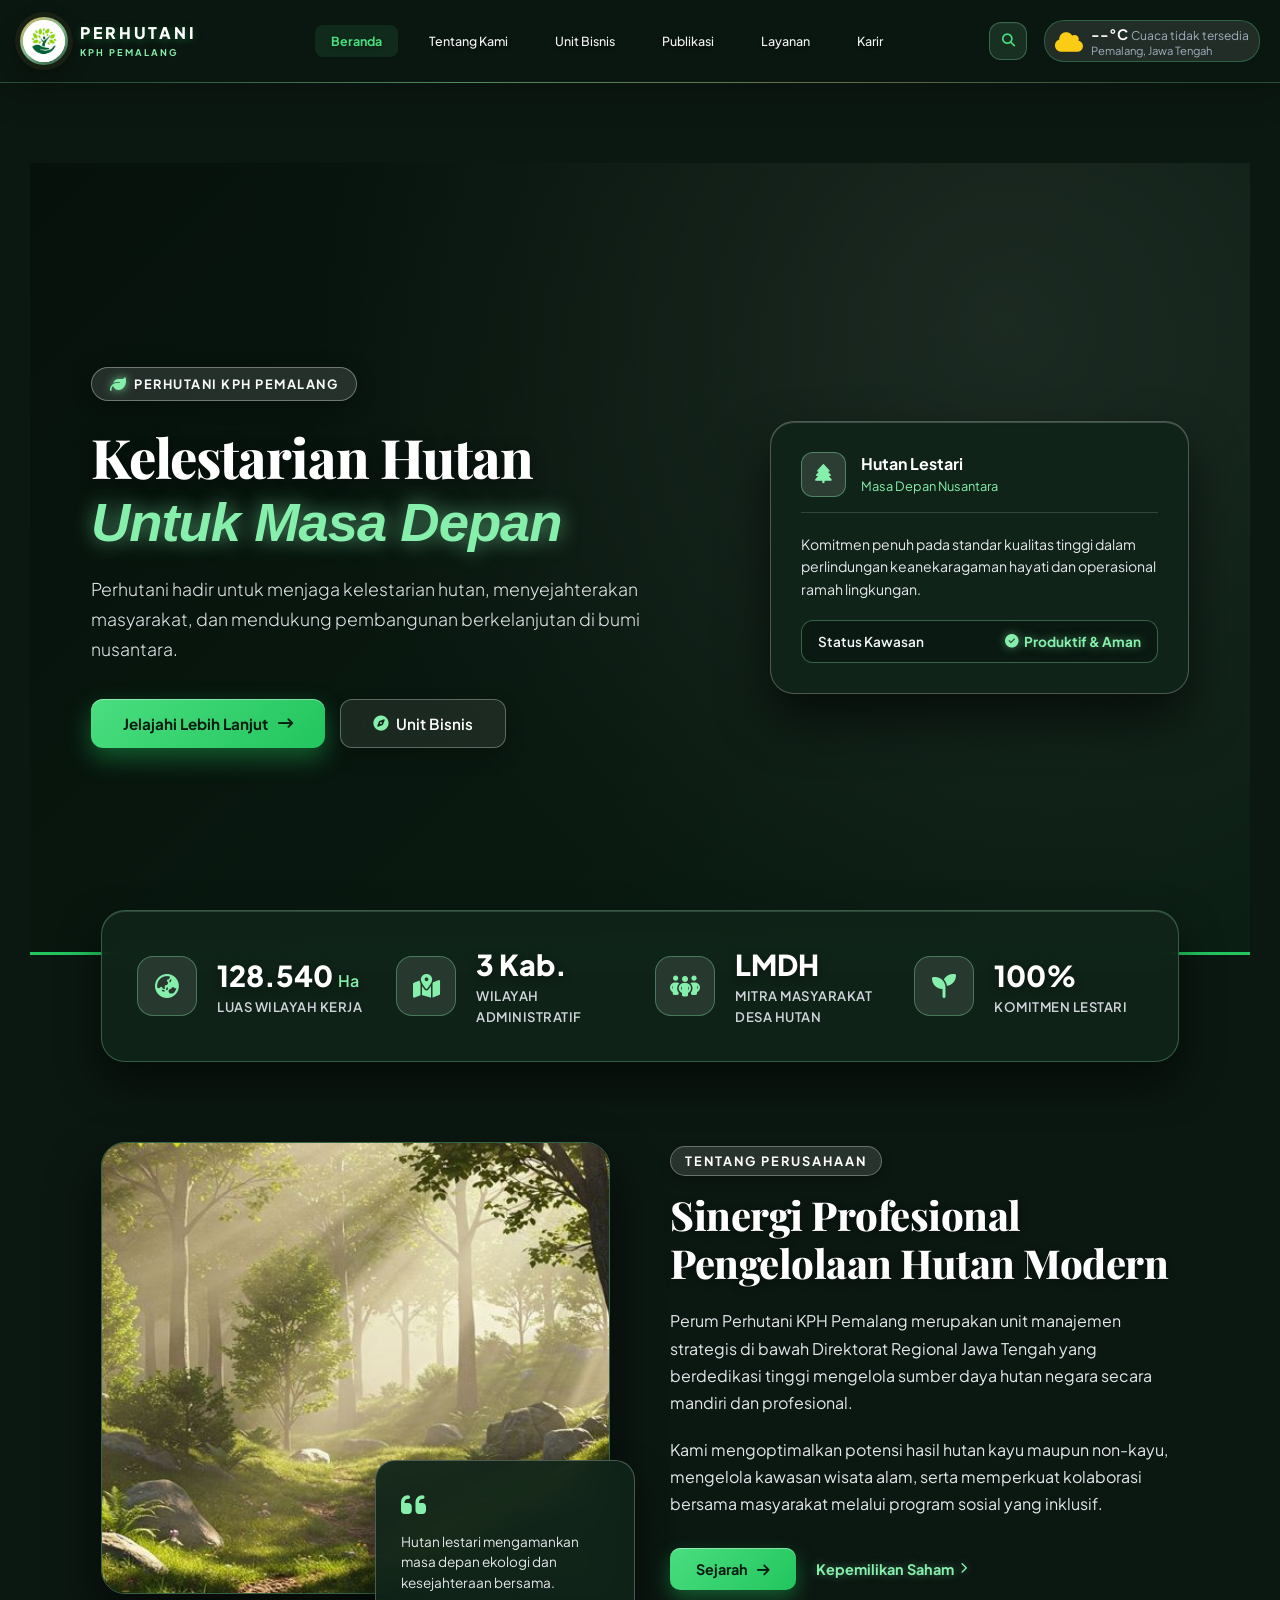
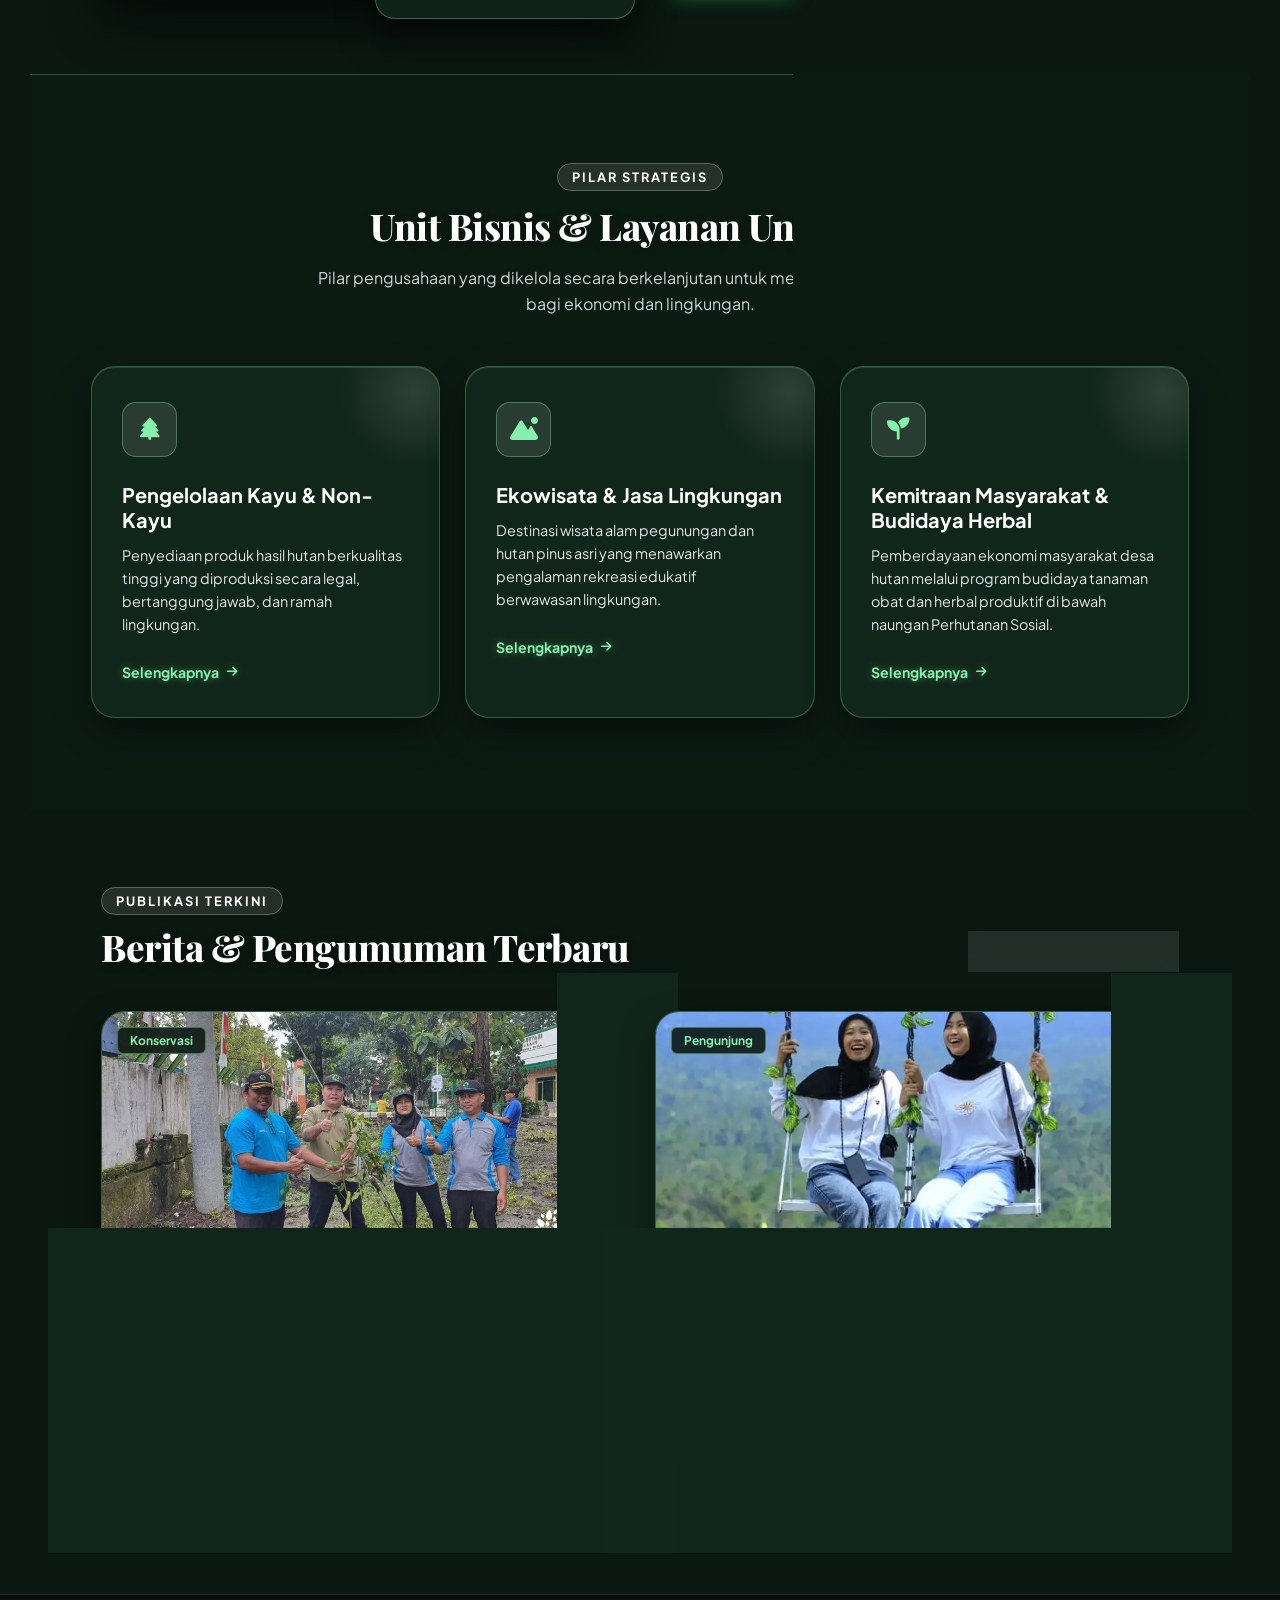
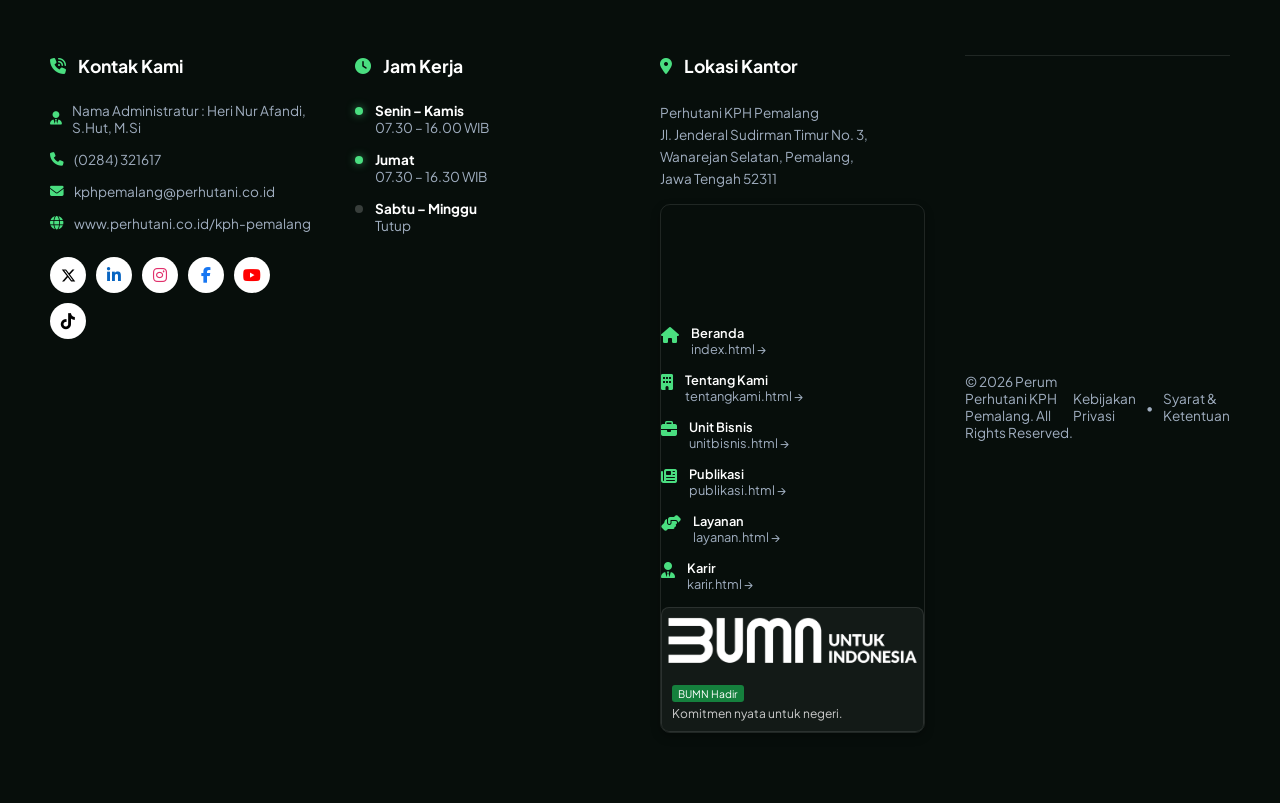
==== commit e3bbea75: "Update index.html" ====
--- a/index.html
+++ b/index.html
@@ -541,38 +541,50 @@
                         referrerpolicy="no-referrer-when-downgrade"
                         title="Peta Lokasi Perhutani KPH Pemalang">
                     </iframe>
-                </div>
-            </div>
-
-            <div class="footer-col">
-                <div class="footer-heading">
-                    <i class="fa-solid fa-envelope-open-text"></i>
-                    <h4>Email & Layanan</h4>
-                </div>
                 <ul class="service-links-footer">
                     <li>
-                        <i class="fa-solid fa-file-shield"></i>
-                        <div>
-                            <span>Laporan Pengaduan</span>
-                            <a href="mailto:pengaduan@perhutani.co.id">pengaduan@perhutani.co.id</a>
-                        </div>
-                    </li>
-                    <li>
-                        <i class="fa-solid fa-circle-info"></i>
-                        <div>
-                            <span>Permohonan Informasi</span>
-                            <a href="mailto:informasi@perhutani.co.id">informasi@perhutani.co.id</a>
-                        </div>
-                    </li>
-                    <li>
-                        <i class="fa-solid fa-building-shield"></i>
-                        <div>
-                            <span>PPID Perhutani</span>
-                            <a href="mailto:ppid@perhutani.co.id">ppid@perhutani.co.id</a>
+                        <i class="fa-solid fa-house"></i>
+                        <div>
+                            <span>Beranda</span>
+                            <a href="index.html">index.html &rarr;</a>
+                        </div>
+                    </li>
+                    <li>
+                        <i class="fa-solid fa-building"></i>
+                        <div>
+                            <span>Tentang Kami</span>
+                            <a href="tentangkami.html">tentangkami.html &rarr;</a>
+                        </div>
+                    </li>
+                    <li>
+                        <i class="fa-solid fa-briefcase"></i>
+                        <div>
+                            <span>Unit Bisnis</span>
+                            <a href="unitbisnis.html">unitbisnis.html &rarr;</a>
+                        </div>
+                    </li>
+                    <li>
+                        <i class="fa-solid fa-newspaper"></i>
+                        <div>
+                            <span>Publikasi</span>
+                            <a href="publikasi.html">publikasi.html &rarr;</a>
+                        </div>
+                    </li>
+                    <li>
+                        <i class="fa-solid fa-handshake-angle"></i>
+                        <div>
+                            <span>Layanan</span>
+                            <a href="layanan.html">layanan.html &rarr;</a>
+                        </div>
+                    </li>
+                    <li>
+                        <i class="fa-solid fa-user-tie"></i>
+                        <div>
+                            <span>Karir</span>
+                            <a href="karir.html">karir.html &rarr;</a>
                         </div>
                     </li>
                 </ul>
-
                 <div class="photo-wrapper-small" style="margin-top: 15px;">
                     <div class="bumn-photo-card" style="background: rgba(255,255,255,0.05); border-radius: 8px; overflow: hidden; border: 1px solid rgba(255,255,255,0.1);">
                         <img src="assets/bumn.jpg" alt="BUMN untuk Negeri" style="width: 100%; height: auto; max-height: 90px; object-fit: contain; display: block;">
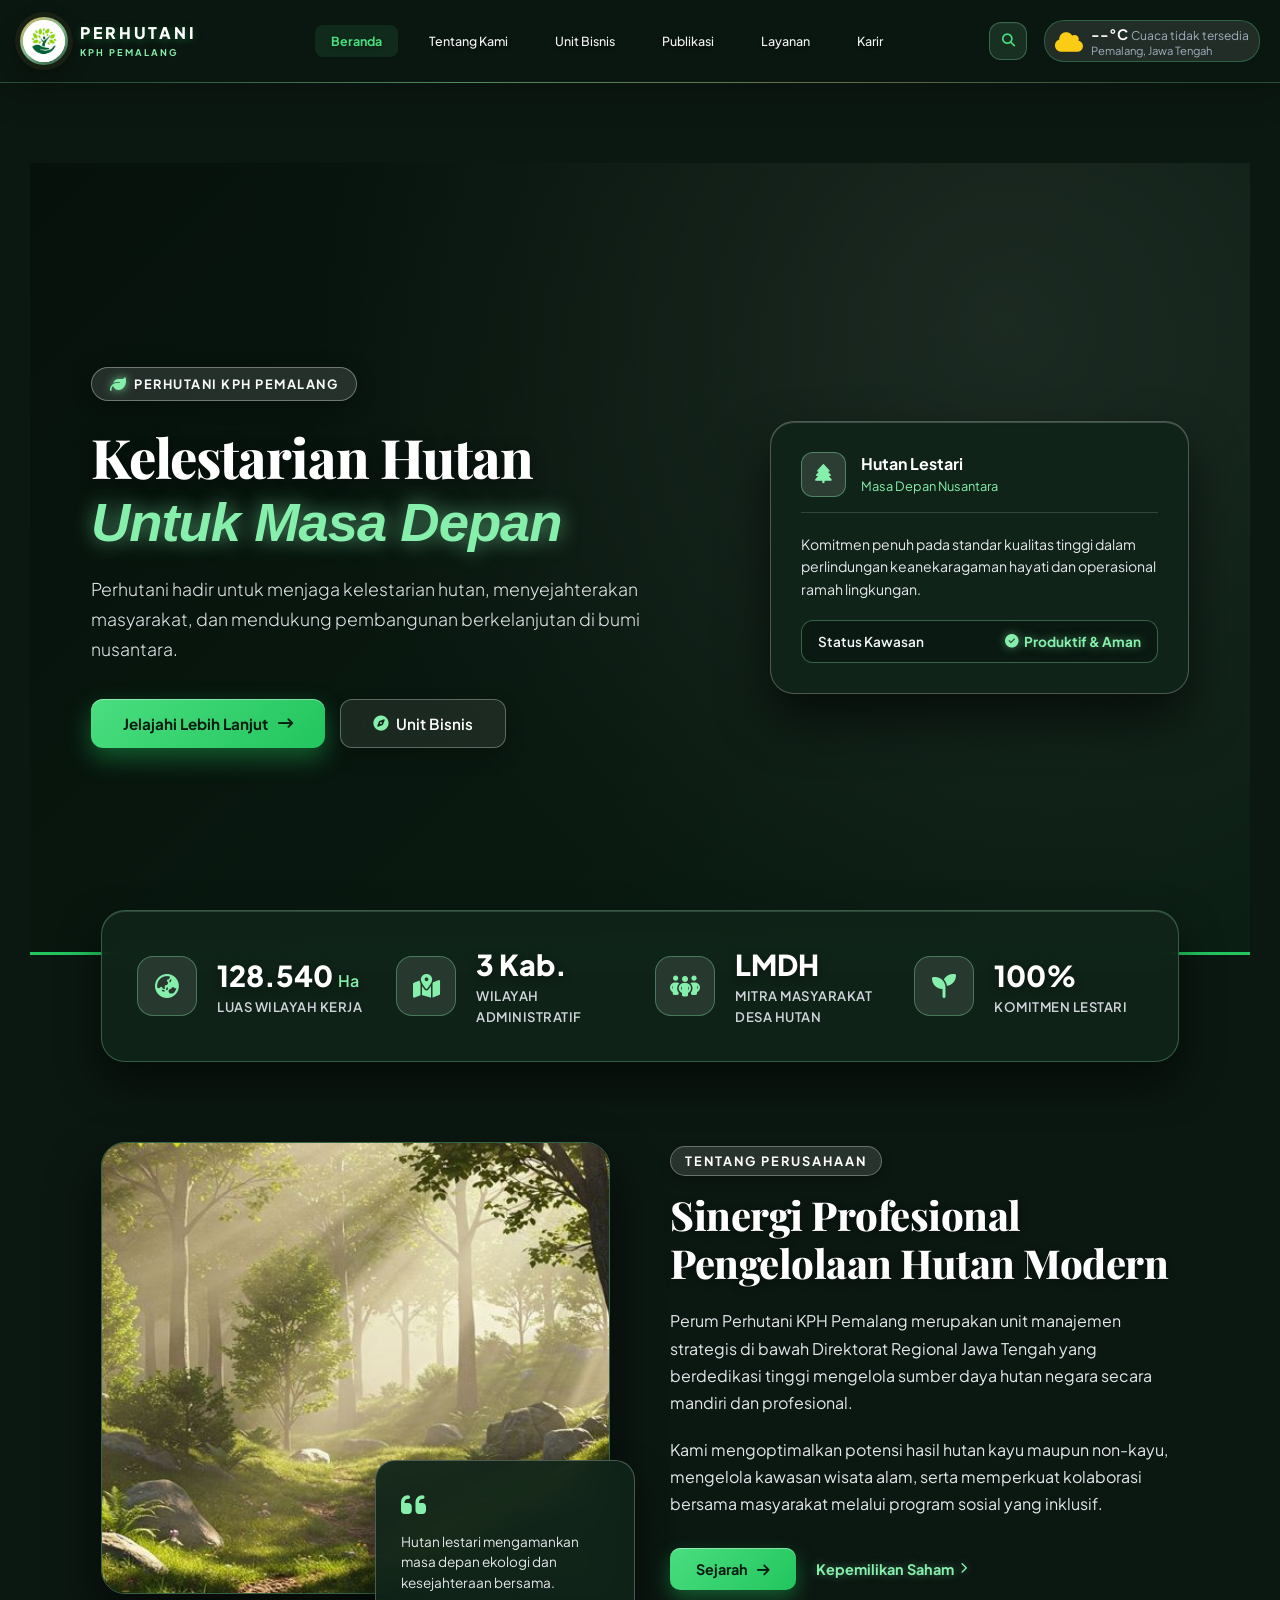
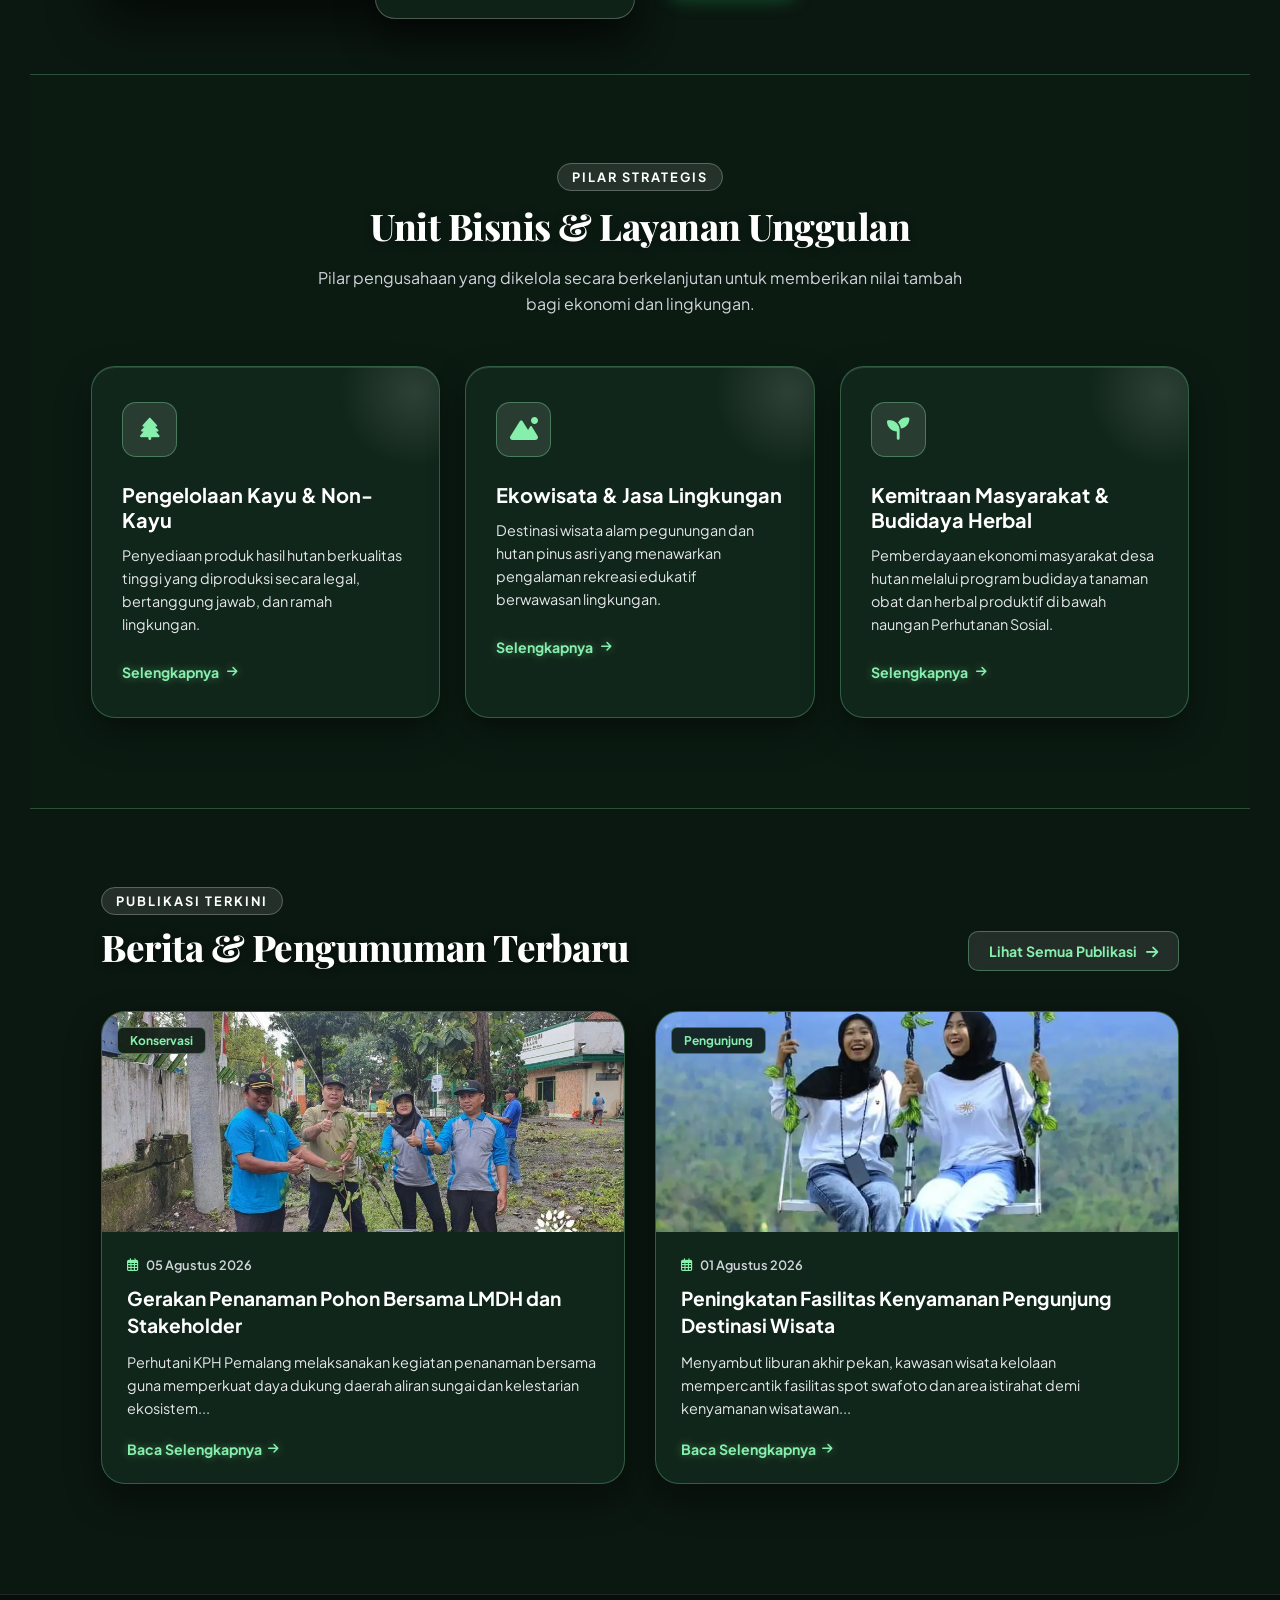
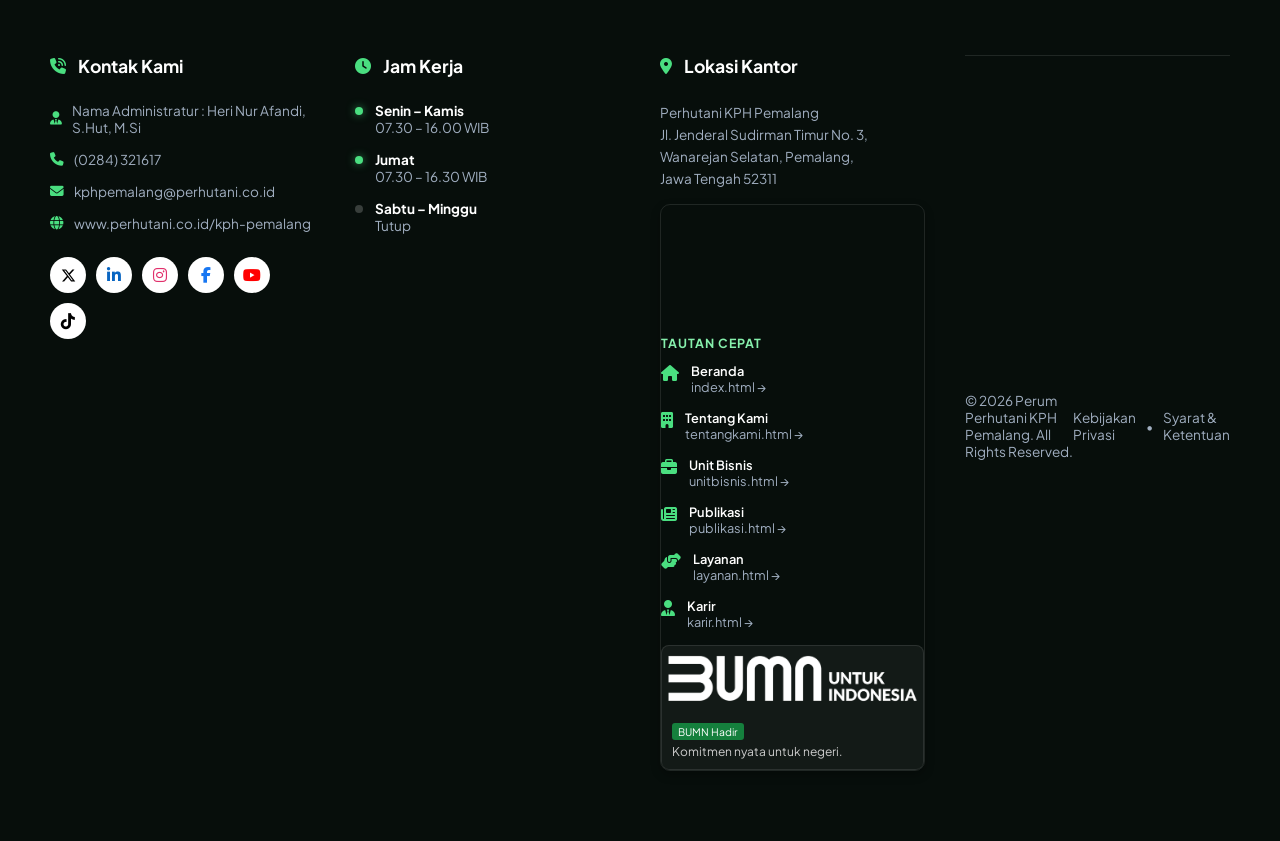
==== commit bd2d9eef: "Update index.html" ====
--- a/index.html
+++ b/index.html
@@ -540,7 +540,8 @@
                         loading="lazy" 
                         referrerpolicy="no-referrer-when-downgrade"
                         title="Peta Lokasi Perhutani KPH Pemalang">
-                    </iframe>
+                    </iframe>               
+                    <p style="font-size: 0.78rem; font-weight: 700; color: #86efac; text-transform: uppercase; letter-spacing: 1px; margin: 10px 0 12px;">Tautan Cepat</p>
                 <ul class="service-links-footer">
                     <li>
                         <i class="fa-solid fa-house"></i>
